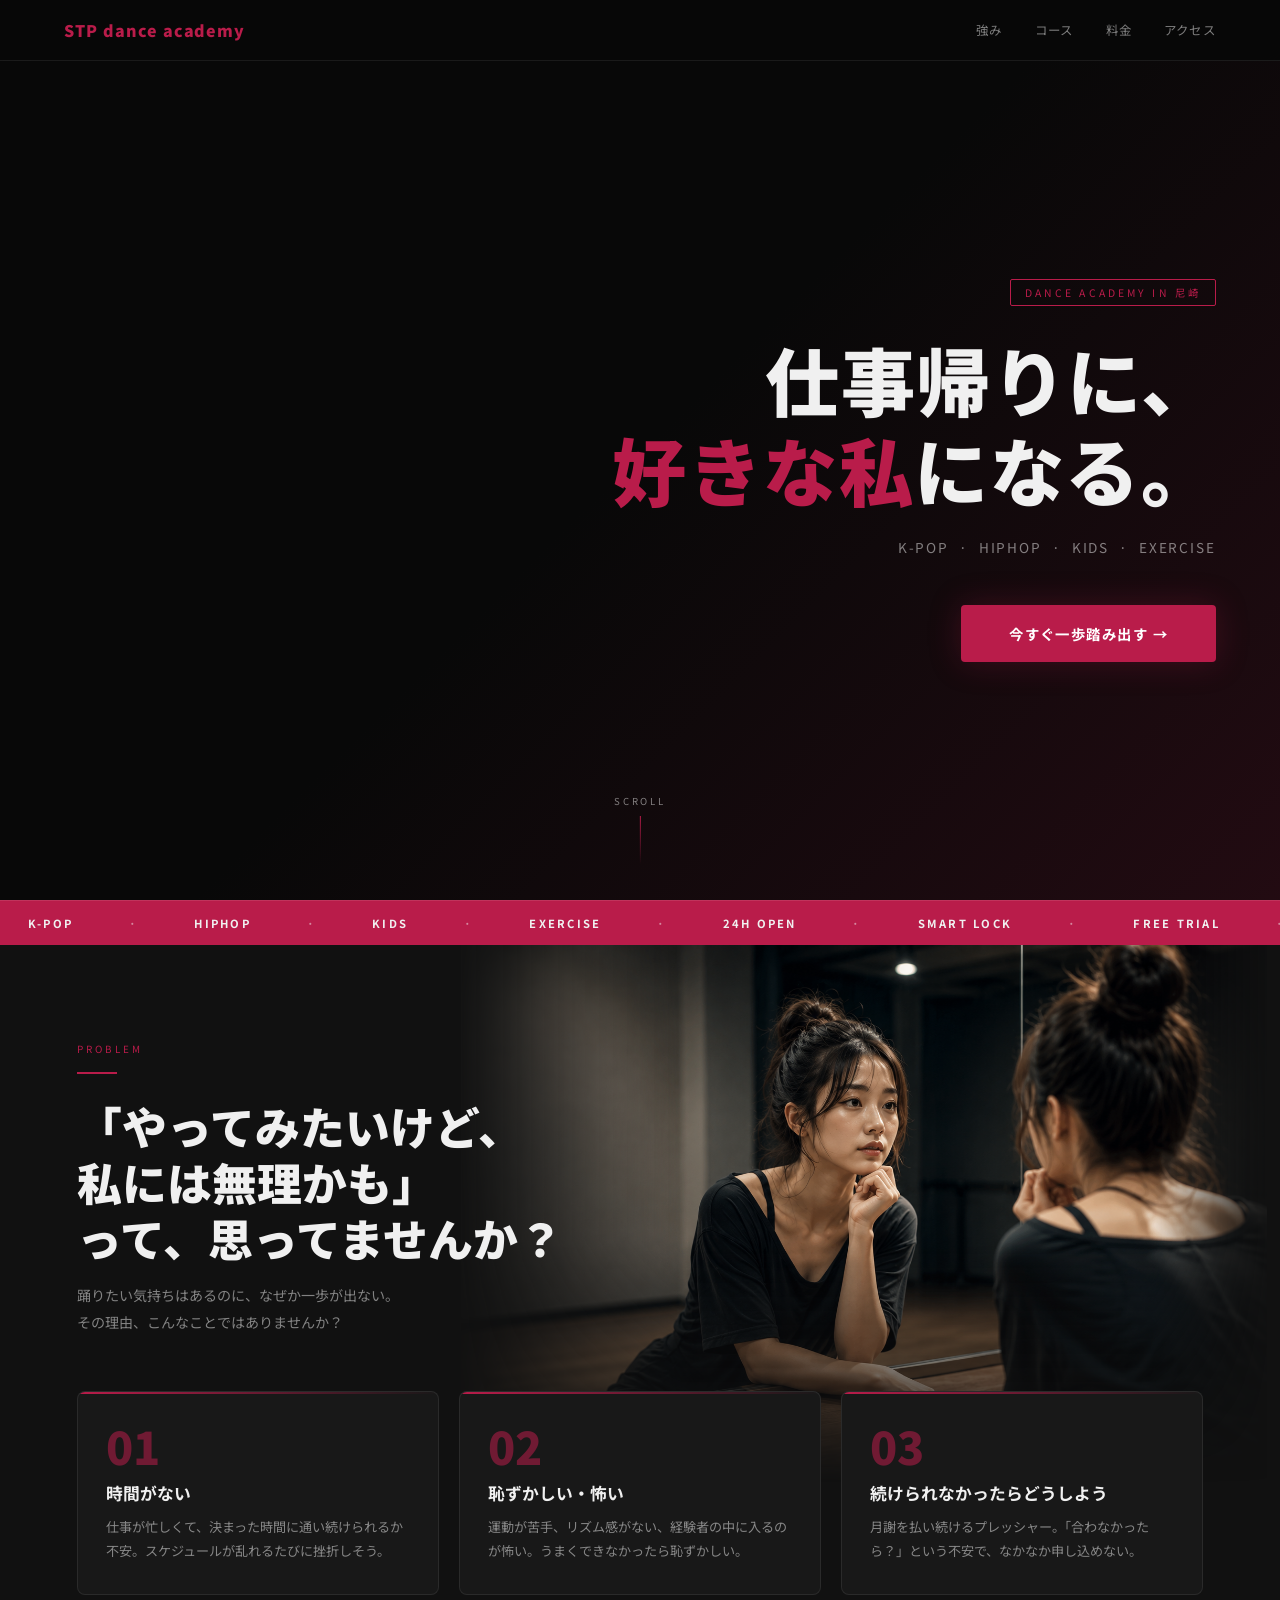
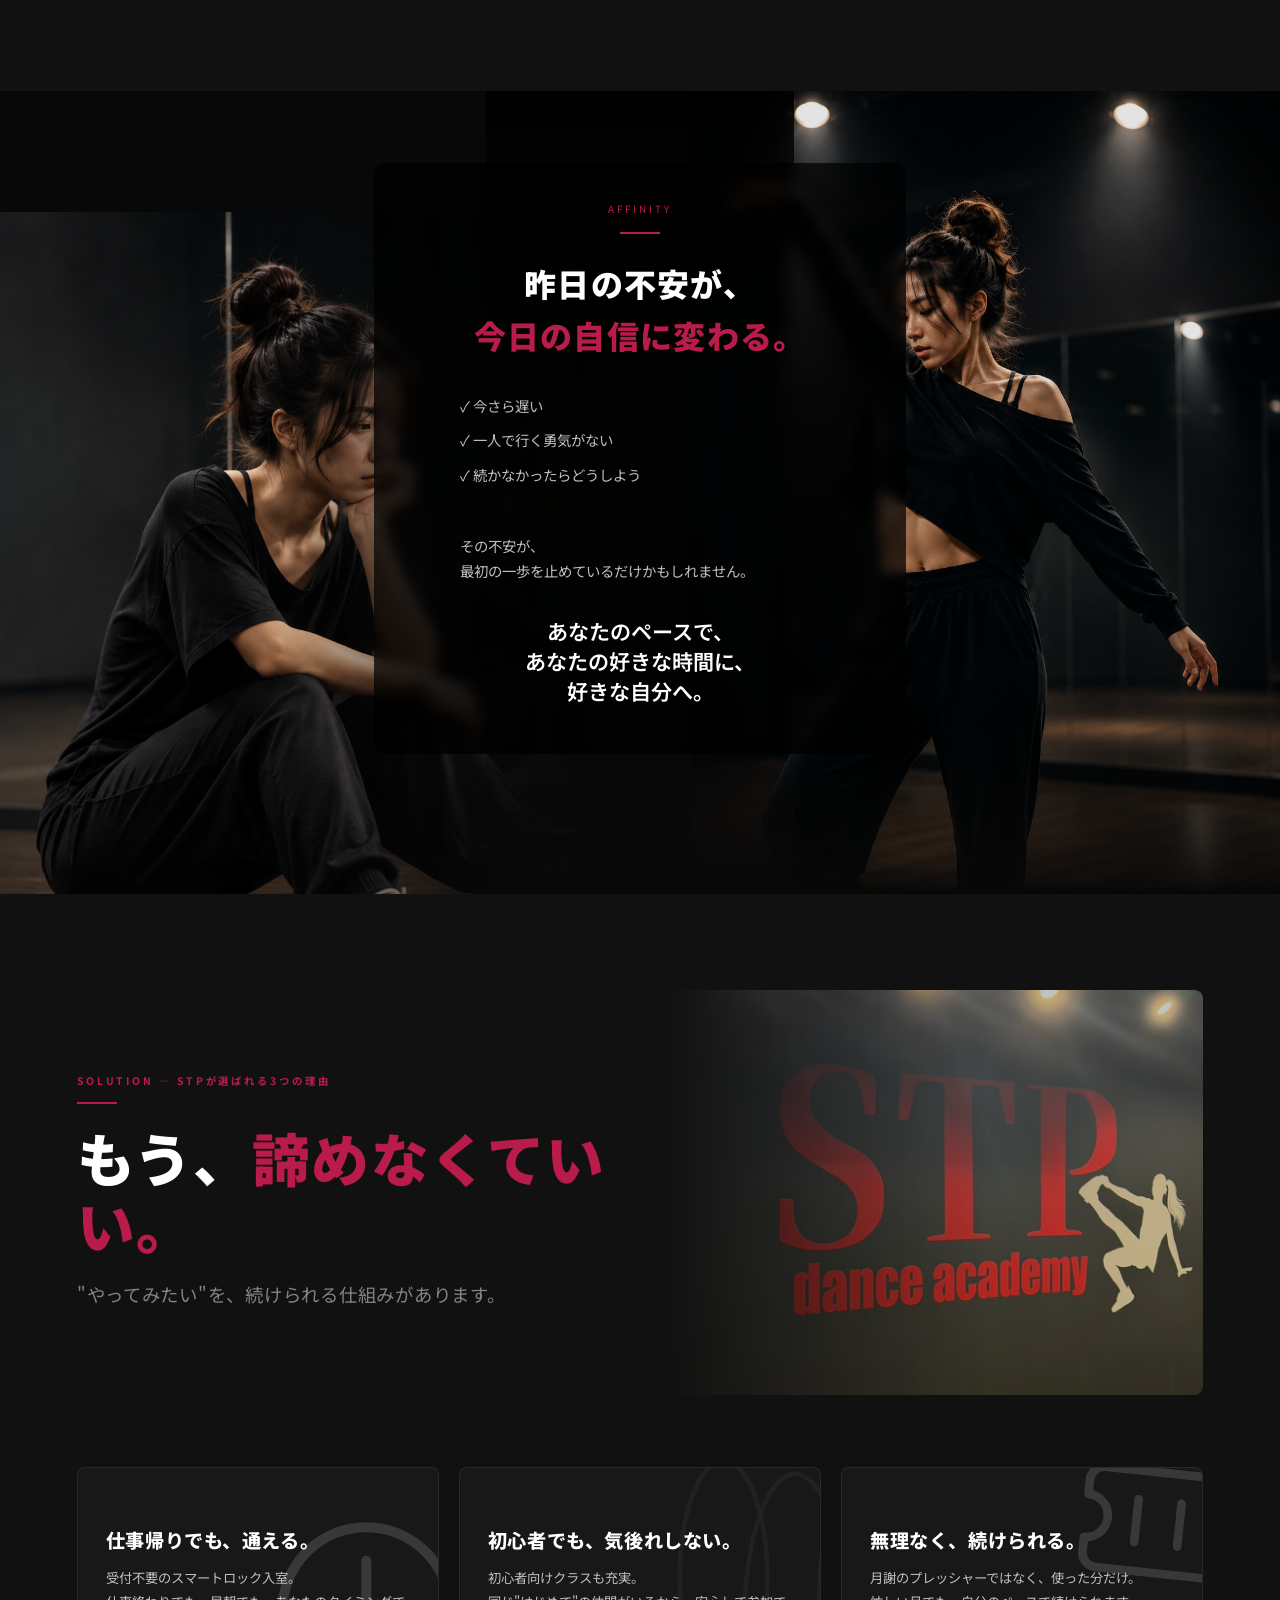
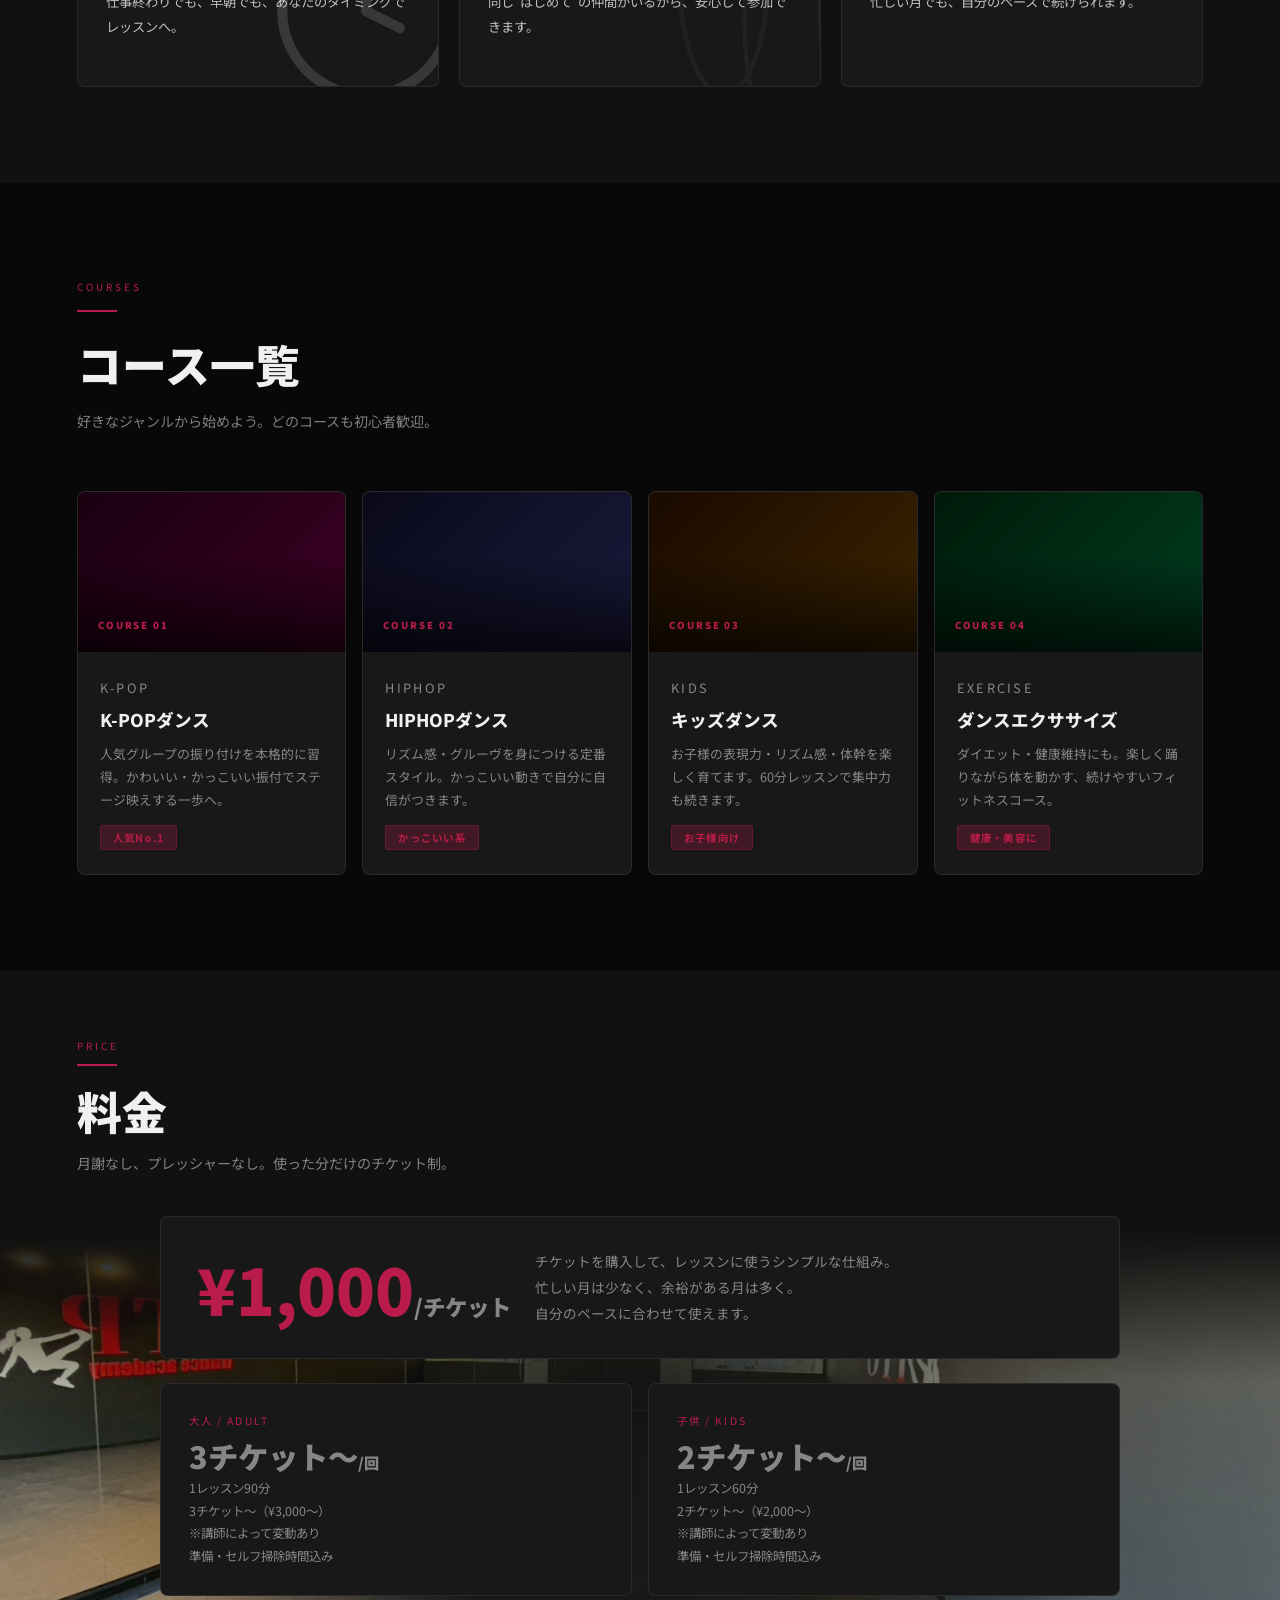
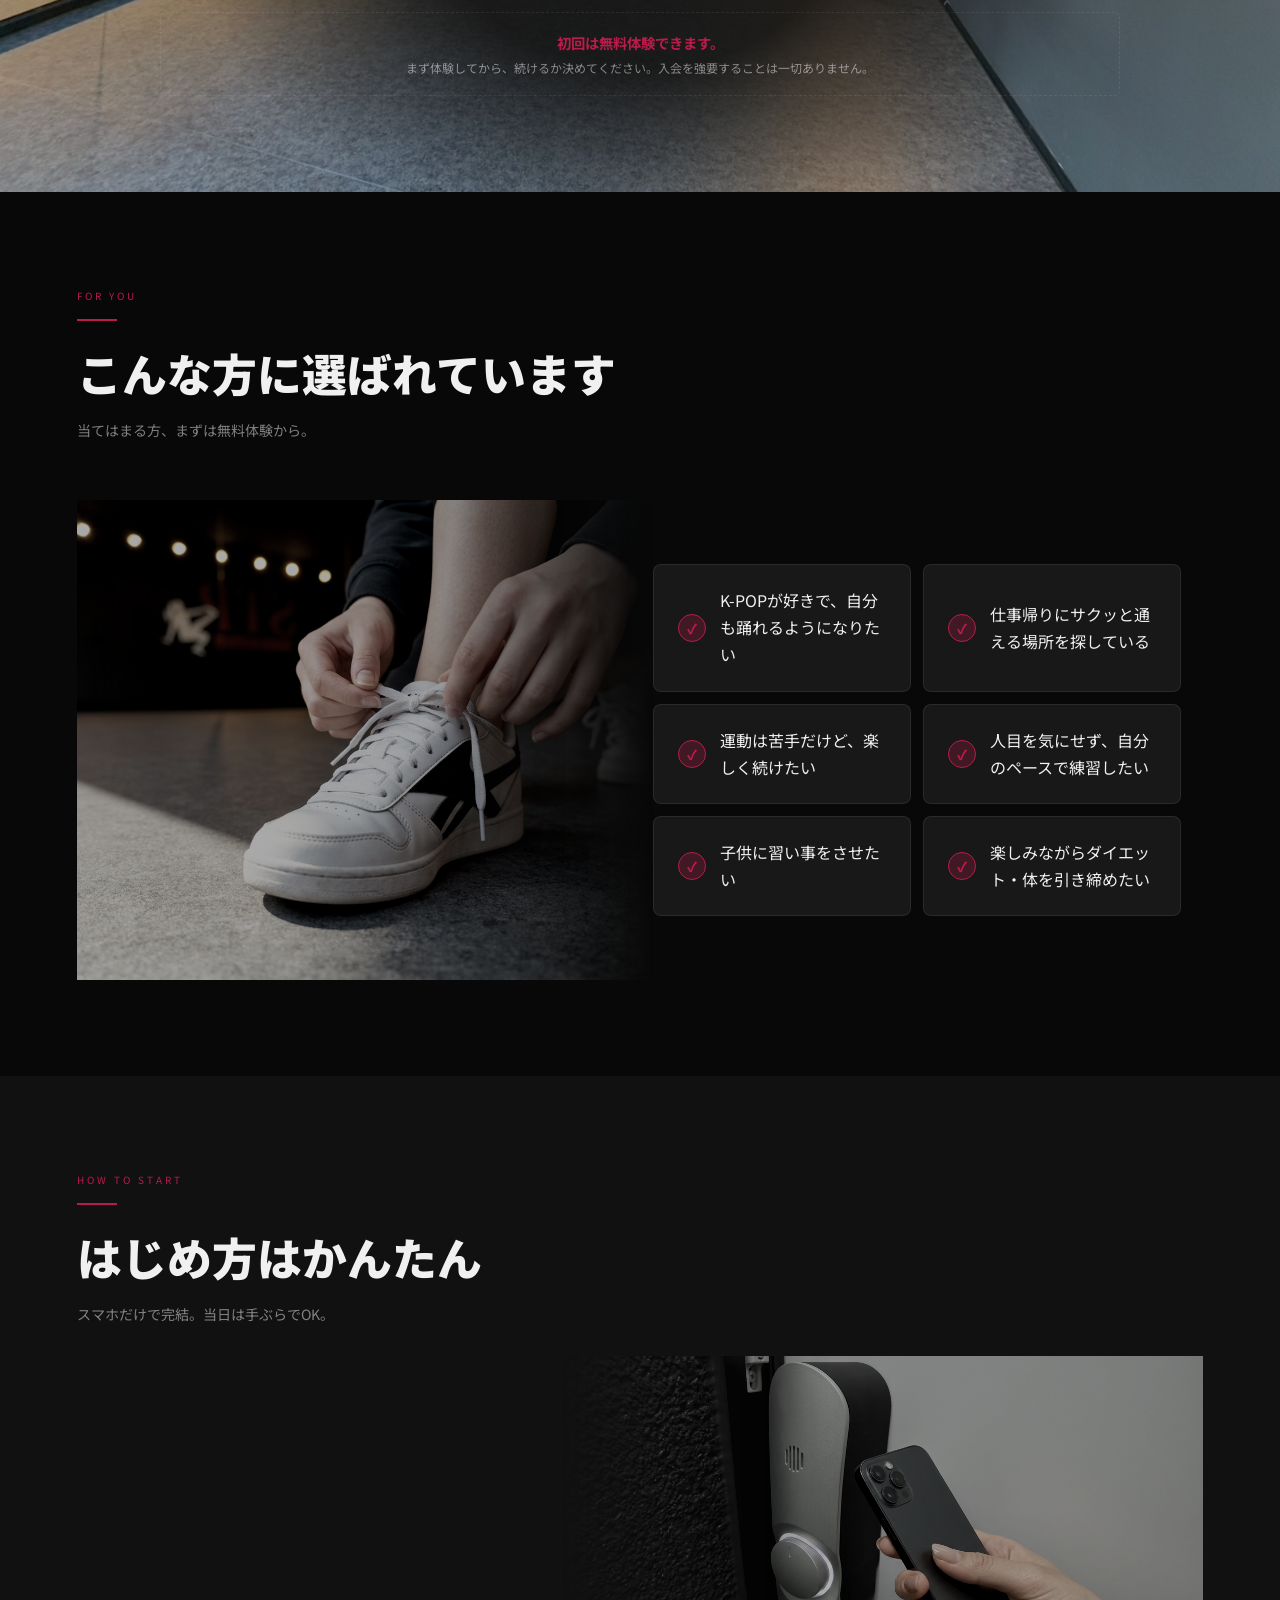
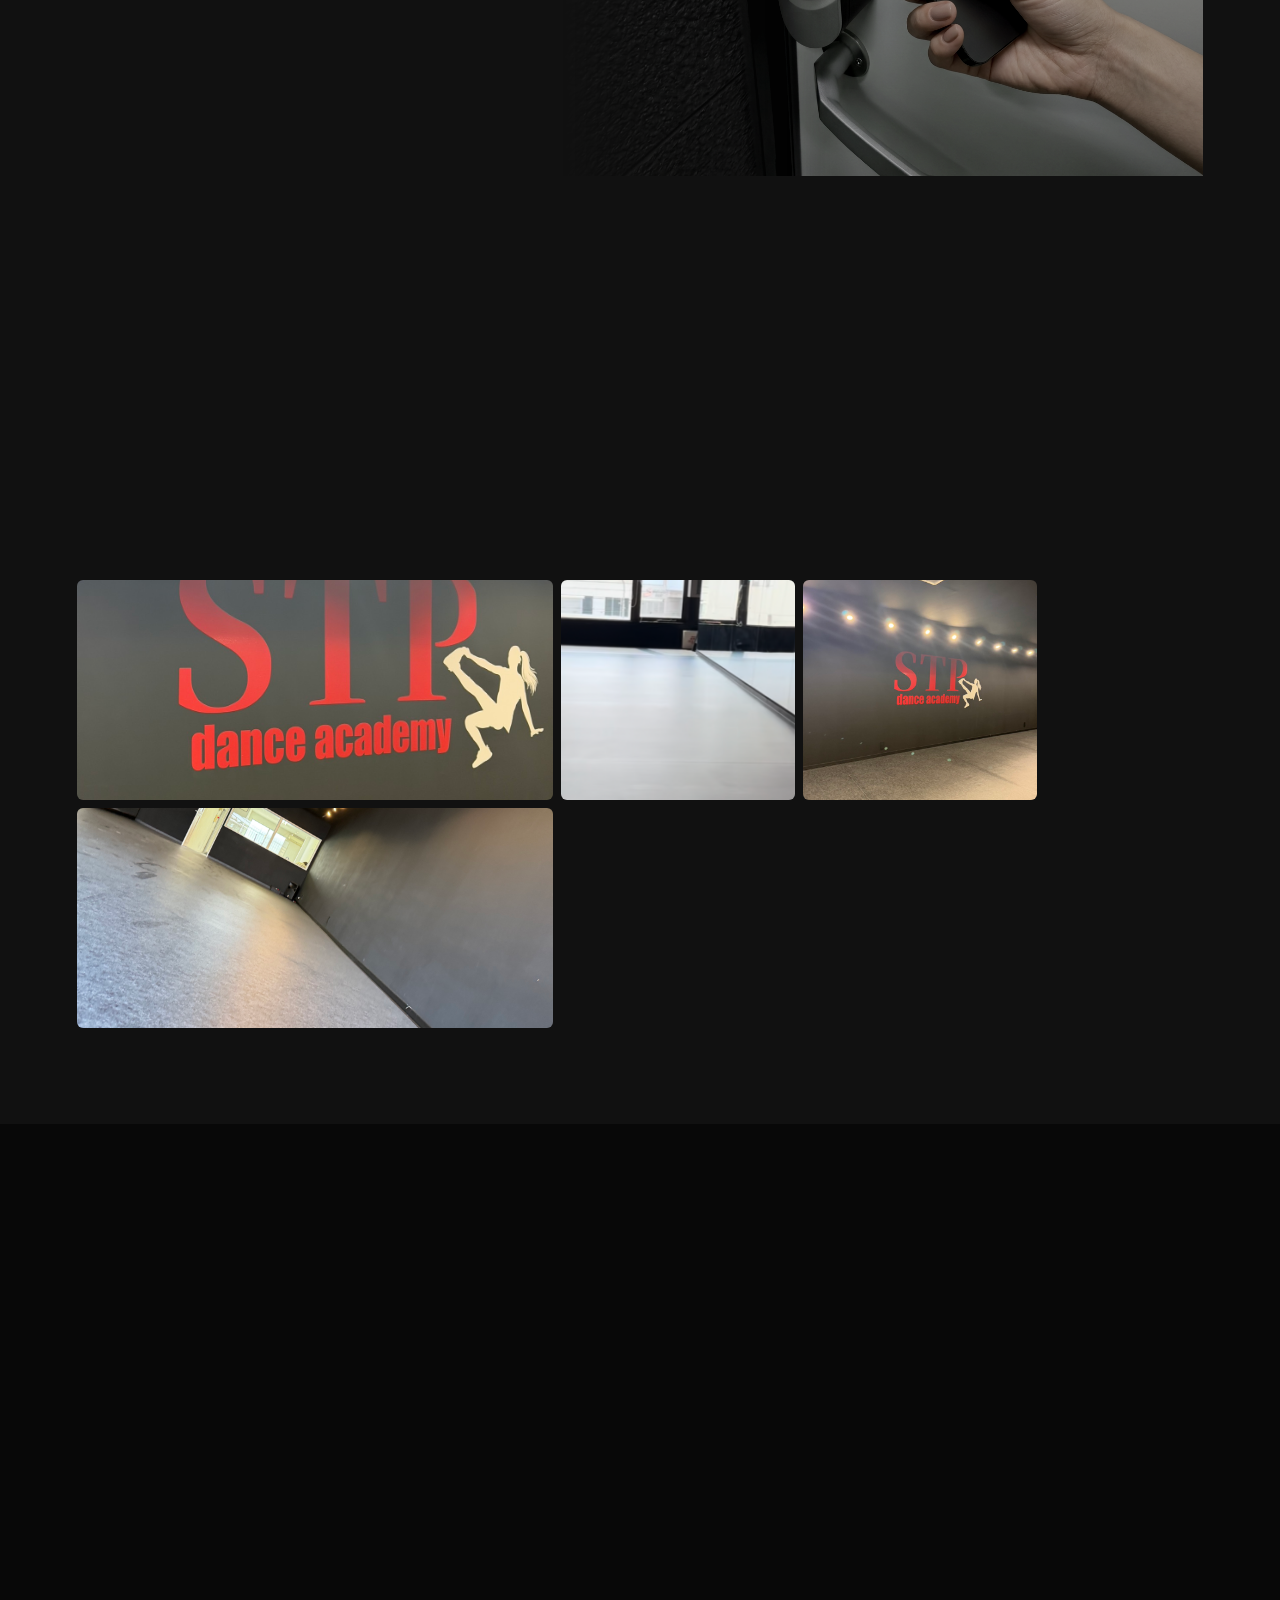
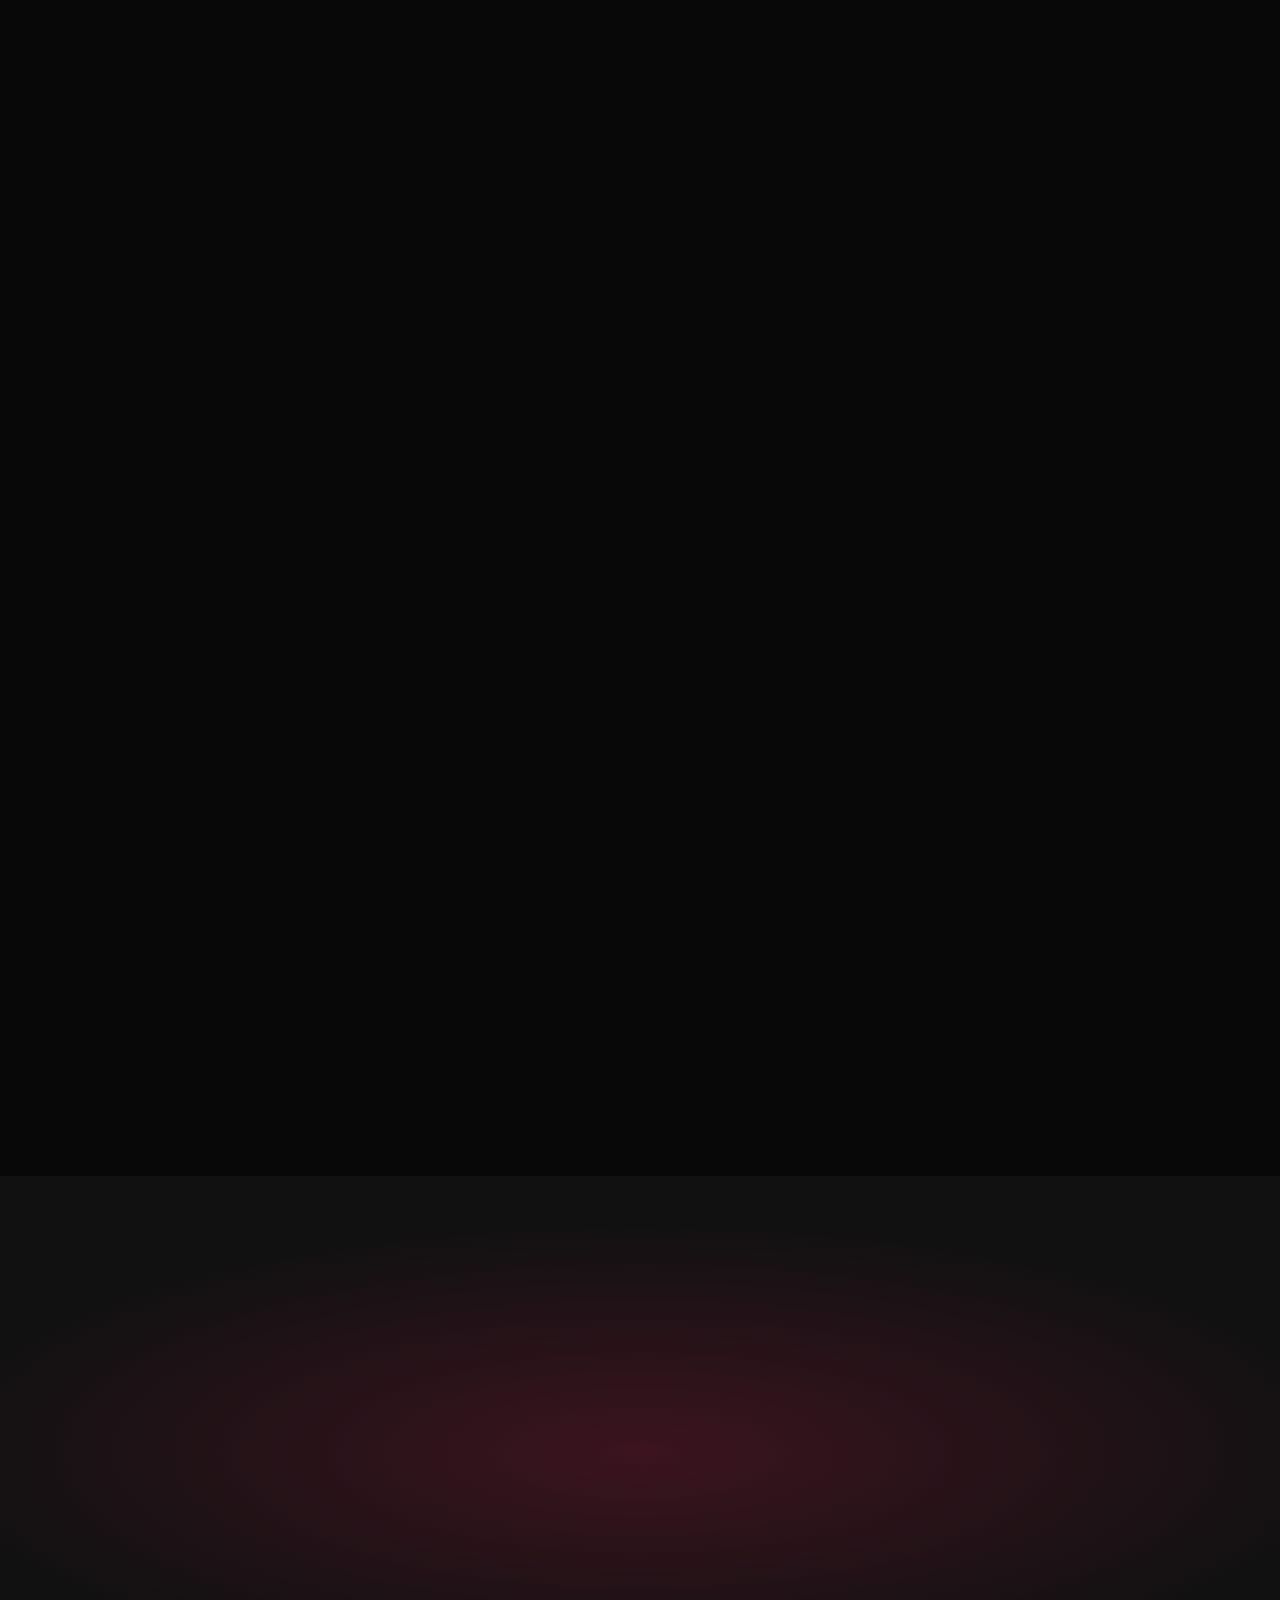
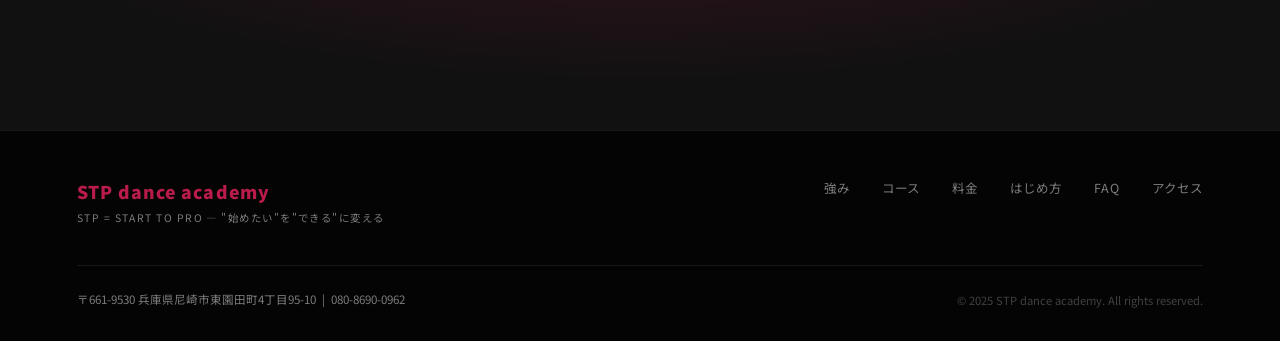
==== index.html @ c2ca93a2 "Responsive fixes: FOR YOU mobile layout + PROBLEM card number visibility Co-Authored-By: Claude Sonn" ====
<!DOCTYPE html>
<html lang="ja">
<head>
  <meta charset="UTF-8">
  <meta name="viewport" content="width=device-width, initial-scale=1.0">
  <title>STP dance academy | 尼崎のダンスアカデミー</title>
  <link rel="preconnect" href="https://fonts.googleapis.com">
  <link href="https://fonts.googleapis.com/css2?family=Noto+Sans+JP:wght@400;700;900&display=swap" rel="stylesheet">
  <style>
    :root {
      --bg:       #080808;
      --mid:      #111111;
      --surface:  #181818;
      --red:      #b91c4a;
      --red-d:    #8b1538;
      --red-glow: rgba(185,28,74,0.25);
      --text:     #f0f0f0;
      --muted:    rgba(255,255,255,0.48);
      --border:   rgba(255,255,255,0.08);
    }
    *, *::before, *::after { box-sizing: border-box; margin: 0; padding: 0; }
    html { scroll-behavior: smooth; }
    body {
      background: var(--bg);
      color: var(--text);
      font-family: 'Noto Sans JP', 'Hiragino Sans', sans-serif;
      -webkit-font-smoothing: antialiased;
      overflow-x: hidden;
    }
    a { color: inherit; text-decoration: none; }
    img { display: block; max-width: 100%; }

    /* ====== NAV ====== */
    .nav {
      position: fixed; top: 0; left: 0; right: 0; z-index: 100;
      display: flex; align-items: center; justify-content: space-between;
      padding: 18px 5%;
      background: rgba(8,8,8,0.85);
      backdrop-filter: blur(16px);
      border-bottom: 1px solid var(--border);
      transition: background 0.3s;
    }
    .nav-logo {
      font-size: 1rem; font-weight: 900; letter-spacing: 0.06em; color: var(--red);
    }
    .nav-links {
      display: none; gap: 32px; font-size: 0.78rem;
      letter-spacing: 0.1em; color: var(--muted);
    }
    @media (min-width: 768px) {
      .nav-links { display: flex; }
      .nav-links a:hover { color: var(--text); }
    }
    .nav-cta {
      font-size: 0.78rem; font-weight: 700; letter-spacing: 0.1em;
      color: #fff; background: var(--red);
      padding: 10px 22px; border-radius: 4px;
      transition: background 0.2s;
    }
    .nav-cta:hover { background: var(--red-d); }

    /* ====== HERO ====== */
    .hero {
      position: relative; min-height: 100svh;
      display: flex; align-items: center;
      overflow: hidden;
    }
    .hero-bg {
      position: absolute; inset: -5%;
      z-index: 0;
    }
    .hero-bg video {
      width: 100%; height: 100%;
      object-fit: cover;
      filter: blur(7px);
      transform: scale(1.1);
      opacity: 0.6;
    }
    .hero-overlay {
      position: absolute; inset: 0; z-index: 1;
      background: linear-gradient(
        135deg,
        rgba(8,8,8,0.85) 0%,
        rgba(8,8,8,0.6) 50%,
        rgba(185,28,74,0.15) 100%
      );
    }
    .hero-content {
      position: relative; z-index: 2;
      padding: 120px 5% 80px;
      width: 100%;
      text-align: right;
    }
    .hero-label {
      display: inline-block;
      font-size: 0.65rem; letter-spacing: 0.3em; color: var(--red);
      border: 1px solid var(--red); border-radius: 2px;
      padding: 5px 14px; margin-bottom: 28px;
    }
    .hero-title {
      font-size: clamp(1.6rem, 5.8vw, 4.8rem);
      font-weight: 900; line-height: 1.2;
      letter-spacing: 0.02em; margin-bottom: 24px;
    }
    .hero-title .accent { color: var(--red); }
    .hero-sub {
      font-size: 0.85rem; letter-spacing: 0.14em;
      color: var(--muted); margin-bottom: 48px;
    }
    .hero-cta {
      display: inline-block;
      background: var(--red); color: #fff;
      font-size: 0.9rem; font-weight: 700; letter-spacing: 0.1em;
      padding: 18px 48px; border-radius: 4px;
      transition: background 0.2s, transform 0.2s, box-shadow 0.2s;
      box-shadow: 0 0 32px var(--red-glow);
    }
    .hero-cta:hover {
      background: var(--red-d);
      transform: translateY(-2px);
      box-shadow: 0 8px 40px rgba(185,28,74,0.5);
    }
    .hero-scroll {
      position: absolute; bottom: 36px; left: 50%; transform: translateX(-50%);
      z-index: 2; display: flex; flex-direction: column; align-items: center; gap: 8px;
    }
    .hero-scroll span {
      font-size: 0.6rem; letter-spacing: 0.3em; color: var(--muted);
    }
    .scroll-line {
      width: 1px; height: 48px;
      background: linear-gradient(to bottom, var(--red), transparent);
      animation: scrollLine 2s ease-in-out infinite;
    }
    @keyframes scrollLine {
      0% { transform: scaleY(0); transform-origin: top; }
      50% { transform: scaleY(1); transform-origin: top; }
      51% { transform: scaleY(1); transform-origin: bottom; }
      100% { transform: scaleY(0); transform-origin: bottom; }
    }

    /* ====== TICKER ====== */
    .ticker {
      background: var(--red); overflow: hidden;
      padding: 14px 0; border-top: 1px solid rgba(255,255,255,0.1);
    }
    .ticker-track {
      display: flex; gap: 0;
      animation: ticker 28s linear infinite;
      white-space: nowrap;
    }
    .ticker-track span {
      font-size: 0.7rem; font-weight: 700; letter-spacing: 0.2em;
      padding: 0 28px;
    }
    .ticker-dot { opacity: 0.5; }
    @keyframes ticker { from { transform: translateX(0); } to { transform: translateX(-50%); } }

    /* ====== SECTION COMMON ====== */
    .section { padding: 96px 6%; }
    .section-label {
      font-size: 0.62rem; letter-spacing: 0.3em; color: var(--red);
      margin-bottom: 16px;
    }
    .section-title {
      font-size: clamp(1.8rem, 4vw, 2.8rem);
      font-weight: 900; line-height: 1.25;
      margin-bottom: 16px;
    }
    .section-sub {
      font-size: 0.88rem; color: var(--muted);
      line-height: 1.9; margin-bottom: 56px;
    }
    .section-divider {
      width: 40px; height: 2px; background: var(--red); margin-bottom: 24px;
    }

    /* ====== PROBLEM ====== */
    .problem { background: var(--mid); position: relative; overflow: hidden; }
    .problem-bg {
      position: absolute;
      top: 0; right: 0;
      width: 65%; height: 72%;
      background: url('images/hero-girl.png') center top / contain no-repeat;
      mask-image: linear-gradient(to right, transparent 0%, black 28%, black 85%, transparent 100%),
                  linear-gradient(to bottom, black 55%, transparent 100%);
      -webkit-mask-image: linear-gradient(to right, transparent 0%, black 28%, black 85%, transparent 100%),
                          linear-gradient(to bottom, black 55%, transparent 100%);
      mask-composite: intersect;
      -webkit-mask-composite: destination-in;
    }
    .problem-text { position: relative; z-index: 2; max-width: 52%; }
    @media (max-width: 767px) {
      .problem-bg { display: none; }
      .problem-text { max-width: 100%; }
    }
    .problem-cards {
      display: grid;
      grid-template-columns: repeat(auto-fit, minmax(260px, 1fr));
      gap: 20px; margin-top: 48px;
    }
    .problem-card {
      border: 1px solid var(--border); border-radius: 8px;
      padding: 32px 28px; background: var(--surface);
      position: relative; overflow: hidden;
    }
    .problem-card::before {
      content: '';
      position: absolute; top: 0; left: 0; right: 0; height: 2px;
      background: linear-gradient(90deg, var(--red), transparent);
    }
    .problem-card .num {
      font-size: 2.8rem; font-weight: 900; color: var(--red);
      opacity: 0.55; line-height: 1; margin-bottom: 12px;
    }
    .problem-card h3 {
      font-size: 1.05rem; font-weight: 700; margin-bottom: 10px;
    }
    .problem-card p {
      font-size: 0.82rem; color: var(--muted); line-height: 1.8;
    }
    .problem-card {
      transition: transform 0.3s ease, border-color 0.3s ease, box-shadow 0.3s ease;
    }
    .problem-card:hover {
      transform: translateY(-3px);
      border-color: var(--red);
      box-shadow: 0 0 20px rgba(185,28,74,0.25);
    }

    /* ====== AFFINITY ====== */
    .affinity {
      position: relative;
      background: var(--bg);
      text-align: center;
      overflow: hidden;
      padding: 72px 6% 140px;
      min-height: 600px;
    }
    .affinity-img {
      position: absolute;
      top: 0; bottom: 0;
      width: 46%;
      background-repeat: no-repeat;
    }
    .affinity-img-left {
      left: 0;
      background-image: url('images/affinity-left.png');
      background-size: auto 85%;
      background-position: left bottom;
      mask-image: linear-gradient(to right, black 0%, black 35%, transparent 100%),
                  linear-gradient(to bottom, transparent 0%, black 8%, black 100%);
      -webkit-mask-image: linear-gradient(to right, black 0%, black 35%, transparent 100%),
                          linear-gradient(to bottom, transparent 0%, black 8%, black 100%);
      mask-composite: intersect;
      -webkit-mask-composite: destination-in;
    }
    .affinity-img-right {
      right: 0;
      background-image: url('images/affinity-right.png');
      background-position: right top;
      background-size: auto 115%;
      filter: brightness(0.9);
      mask-image: linear-gradient(to bottom, black 0%, black 82%, transparent 100%);
      -webkit-mask-image: linear-gradient(to bottom, black 0%, black 82%, transparent 100%);
    }
    /* 上下グラデオーバーレイ */
    .affinity::before {
      content: '';
      position: absolute; left: 38%; right: 38%; top: 0;
      height: 30%;
      background: linear-gradient(to bottom, rgba(0,0,0,0.9), rgba(0,0,0,0.4));
      z-index: 1; pointer-events: none;
    }
    .affinity::after {
      content: '';
      position: absolute; left: 38%; right: 38%; bottom: 0;
      height: 25%;
      background: linear-gradient(to top, rgba(8,8,8,1), transparent);
      z-index: 1; pointer-events: none;
    }
    .affinity > *:not(.affinity-img) { position: relative; z-index: 2; }
    /* 中央テキストエリア */
    .affinity-inner {
      position: relative; z-index: 2;
      background: rgba(0,0,0,0.72);
      backdrop-filter: blur(6px);
      -webkit-backdrop-filter: blur(6px);
      border-radius: 12px;
      padding: 38px 46px 48px;
      max-width: 532px;
      margin: 0 auto;
    }
    .affinity-quote {
      max-width: 640px; margin: 0 auto 28px;
      font-size: clamp(1.4rem, 3.5vw, 2rem);
      font-weight: 900; line-height: 1.6;
      letter-spacing: 0.04em;
      color: #ffffff;
      text-align: center;
      text-shadow: 0 1px 16px rgba(0,0,0,0.8);
    }
    .affinity-quote .red { color: var(--red); }
    .affinity-checklist {
      margin-top: 24px;
      font-size: 0.9rem; color: rgba(255,255,255,0.75);
      line-height: 2.4; text-align: left;
      padding-left: 40px;
    }
    .affinity-desc {
      margin-top: 40px;
      font-size: 0.9rem; color: rgba(255,255,255,0.75);
      line-height: 1.8; text-align: left;
      padding-left: 40px;
    }
    .affinity-copy {
      margin-top: 32px;
      font-size: clamp(1.0rem, 2.5vw, 1.32rem);
      font-weight: 600;
      color: #fff;
      text-align: center;
      line-height: 1.42;
      word-break: keep-all;
      overflow-wrap: break-word;
      padding-bottom: 0;
    }
    .affinity-body {
      max-width: 560px; margin: 0 auto;
      font-size: 0.9rem; color: rgba(255,255,255,0.75);
      line-height: 2; text-align: left;
      padding-left: 40px;
    }

    /* ====== SOLUTION ====== */
    .solution { background: var(--mid); }

    /* 見出しエリア */
    .solution-head {
      display: grid;
      grid-template-columns: 1fr;
      gap: 32px;
      margin-bottom: 72px;
      align-items: center;
    }
    @media (min-width: 768px) {
      .solution-head { grid-template-columns: 1fr 1fr; gap: 48px; }
    }
    .solution-sub-label {
      font-size: 0.65rem; letter-spacing: 0.28em;
      color: var(--red); font-weight: 700;
      margin-bottom: 14px; display: block;
    }
    .solution-main-copy {
      font-size: clamp(2rem, 6vw, 3.6rem);
      font-weight: 900; line-height: 1.15;
      letter-spacing: 0.02em; color: #fff;
      margin-bottom: 0;
    }
    .solution-main-copy .red { color: var(--red); }
    .solution-note {
      font-size: clamp(0.95rem, 1.8vw, 1.15rem);
      color: var(--muted); margin-top: 20px;
      line-height: 1.9; letter-spacing: 0.04em;
    }

    /* 右画像コンポーネント（後から差し替え可） */
    .solution-img-wrap {
      display: none;
    }
    @media (min-width: 768px) {
      .solution-img-wrap {
        display: block;
        border-radius: 8px;
        overflow: hidden;
        aspect-ratio: 4 / 3;
        opacity: 0.75;
        align-self: start;
        mask-image: linear-gradient(to left, black 40%, transparent 100%);
        -webkit-mask-image: linear-gradient(to left, black 40%, transparent 100%);
      }
      /* Replace with actual studio / smart lock photo later */
      .solution-img-wrap img {
        width: 100%; height: 100%;
        object-fit: cover;
        object-position: center 40%;
        display: block;
        filter: brightness(0.75) contrast(1.05);
      }
    }

    /* カードグリッド */
    .solution-grid {
      display: grid;
      grid-template-columns: 1fr;
      gap: 20px;
    }
    @media (min-width: 640px) {
      .solution-grid { grid-template-columns: repeat(2, 1fr); }
    }
    @media (min-width: 960px) {
      .solution-grid { grid-template-columns: repeat(3, 1fr); }
    }

    /* カード */
    .sol-card {
      border: 1px solid var(--border); border-radius: 8px;
      padding: 59px 28px 47px; background: var(--surface);
      transition: border-color 0.25s ease, box-shadow 0.25s ease, transform 0.25s ease;
      position: relative; overflow: hidden;
      display: flex; flex-direction: column;
    }
    .sol-card:hover {
      border-color: var(--red);
      transform: translateY(-4px);
      box-shadow: 0 8px 28px rgba(185,28,74,0.18);
    }
    .sol-card::after {
      content: '';
      position: absolute; inset: 0;
      background: radial-gradient(circle at 0% 100%, var(--red-glow) 0%, transparent 60%);
      opacity: 0; transition: opacity 0.25s ease;
      pointer-events: none;
    }
    .sol-card:hover::after { opacity: 1; }

    /* アイコン — 全カード統一 */
    .sol-icon {
      width: 52px; height: 52px; border-radius: 10px;
      background: var(--red-glow); border: 1px solid rgba(185,28,74,0.3);
      display: flex; align-items: center; justify-content: center;
      flex-shrink: 0;
      margin-bottom: 20px;
    }
    /* ウォーターマーク共通 */
    .sol-watermark {
      position: absolute;
      pointer-events: none;
      z-index: 0;
      opacity: 0.14;
    }
    .sol-watermark svg {
      display: block;
      stroke: #fff; fill: none;
      stroke-width: 1.2; stroke-linecap: round; stroke-linejoin: round;
    }
    /* 時計：右下から見切れ、縮小 */
    .sol-watermark-clock {
      right: -8%; bottom: -12%;
      width: 70%;
      transform: scale(0.8);
      transform-origin: bottom right;
    }
    .sol-watermark-clock svg { width: 100%; height: auto; }
    /* 楕円3つ：右寄せ・上下反転 */
    .sol-watermark-people {
      right: -28%; top: -15%;
      width: 72%;
      opacity: 0.042;
      transform: scaleY(-1);
    }
    .sol-watermark-people svg { width: 100%; height: auto; }
    /* チケット：右上固定、縮小・浅い回転 */
    .sol-watermark-ticket {
      right: -14%; top: -10%;
      width: 48%;
      transform: rotate(6deg);
      transform-origin: top right;
    }
    .sol-watermark-ticket svg { width: 100%; height: auto; }
    .sol-card > *:not(.sol-watermark):not(.sol-watermark-clock):not(.sol-watermark-people):not(.sol-watermark-ticket) { position: relative; z-index: 1; }
    .sol-card > h3, .sol-card > p { position: relative; z-index: 1; }
    .sol-card h3 {
      font-size: 1.2rem; font-weight: 800;
      margin-bottom: 12px; letter-spacing: 0.03em;
      color: #fff; line-height: 1.4;
    }
    .sol-card p {
      font-size: 0.83rem; color: rgba(255,255,255,0.72); line-height: 1.85;
      flex: 1;
    }

    /* ====== COURSES ====== */
    .courses { background: var(--bg); }
    .courses-grid {
      display: grid;
      grid-template-columns: repeat(auto-fit, minmax(220px, 1fr));
      gap: 16px;
    }
    .course-card {
      border: 1px solid var(--border); border-radius: 8px;
      overflow: hidden; background: var(--surface);
      transition: border-color 0.3s, transform 0.3s;
    }
    .course-card:hover { border-color: rgba(185,28,74,0.5); transform: translateY(-4px); }
    .course-header {
      height: 160px; display: flex; align-items: flex-end;
      padding: 20px; position: relative; overflow: hidden;
    }
    .course-bg {
      position: absolute; inset: 0;
      background-size: cover; background-position: center;
    }
    .course-bg-kpop   { background: linear-gradient(135deg, #1a0010, #3d0025); }
    .course-bg-hiphop { background: linear-gradient(135deg, #0a0a1a, #1a1a3d); }
    .course-bg-kids   { background: linear-gradient(135deg, #1a0a00, #3d2500); }
    .course-bg-ex     { background: linear-gradient(135deg, #001a0a, #003d20); }
    .course-header::after {
      content: '';
      position: absolute; inset: 0;
      background: linear-gradient(to top, rgba(0,0,0,0.7) 0%, transparent 60%);
    }
    .course-num {
      position: relative; z-index: 1;
      font-size: 0.6rem; font-weight: 900; letter-spacing: 0.2em;
      color: var(--red);
    }
    .course-body { padding: 24px 22px; }
    .course-tag {
      font-size: 0.65rem; letter-spacing: 0.18em; color: var(--red);
      margin-bottom: 8px;
    }
    .course-body h3 {
      font-size: 1.1rem; font-weight: 800; margin-bottom: 10px;
    }
    .course-body p {
      font-size: 0.8rem; color: var(--muted); line-height: 1.8;
    }
    .course-badge {
      display: inline-block; margin-top: 14px;
      font-size: 0.65rem; font-weight: 700; letter-spacing: 0.12em;
      background: var(--red-glow); border: 1px solid rgba(185,28,74,0.3);
      color: var(--red); padding: 4px 12px; border-radius: 2px;
    }

    /* ====== PRICE ====== */
    .price {
      background: var(--mid);
      position: relative;
      overflow: hidden;
    }
    .price::before {
      content: '';
      position: absolute; inset: 0; z-index: 0;
      background: url('images/price-bg.jpg') center / cover no-repeat;
      opacity: 0.7;
    }
    .price::after {
      content: '';
      position: absolute; inset: 0; z-index: 1;
      background:
        linear-gradient(to bottom,
          rgba(17,17,17,1)   0%,
          rgba(17,17,17,1)   32%,
          rgba(17,17,17,0)   50%
        ),
        radial-gradient(ellipse 54% 60% at 50% 68%,
          rgba(17,17,17,0.90) 0%,
          rgba(17,17,17,0.90) 28%,
          rgba(17,17,17,0.12) 65%,
          rgba(17,17,17,0)    100%
        );
    }
    .price > * { position: relative; z-index: 2; }
    .price.section { padding-top: 67px; }
    .price .section-label { margin-bottom: 11px; }
    .price .section-divider { margin-bottom: 17px; }
    .price .section-title { margin-bottom: 11px; }
    .price .section-sub { margin-bottom: 39px; }
    .price-wrap {
      max-width: 960px; margin: 0 auto;
    }
    .ticket-intro {
      display: flex; align-items: center; gap: 24px;
      border: 1px solid var(--border); border-radius: 8px;
      padding: 32px 36px; background: var(--surface);
      margin-bottom: 24px;
    }
    @media (max-width: 640px) {
      .ticket-intro { flex-direction: column; align-items: flex-start; gap: 12px; padding: 24px 20px; }
    }
    .ticket-big {
      font-size: clamp(2.8rem, 6vw, 4rem); font-weight: 900;
      color: var(--red); line-height: 1; white-space: nowrap;
    }
    .ticket-big small { font-size: 0.35em; color: var(--muted); }
    .ticket-desc { font-size: 0.85rem; color: var(--muted); line-height: 1.9; }
    .price-cards {
      display: grid; grid-template-columns: 1fr 1fr; gap: 16px;
    }
    @media (max-width: 560px) { .price-cards { grid-template-columns: 1fr; } }
    .price-card {
      border: 1px solid var(--border); border-radius: 8px;
      padding: 28px; background: var(--surface);
    }
    .price-card .plan {
      font-size: 0.65rem; letter-spacing: 0.2em; color: var(--red); margin-bottom: 10px;
    }
    .price-card .amount {
      font-size: 1.9rem; font-weight: 900; margin-bottom: 6px;
      line-height: 1;
    }
    .price-card .amount small { font-size: 0.5em; color: var(--muted); }
    .price-card p { font-size: 0.78rem; color: var(--muted); line-height: 1.8; }
    .price-note {
      margin-top: 16px; font-size: 0.75rem; color: var(--muted);
      line-height: 1.9; text-align: center;
      border: 1px dashed var(--border); border-radius: 6px; padding: 16px;
    }
    .price-note .free {
      color: var(--red); font-weight: 700; font-size: 0.9rem;
    }

    /* ====== NARROW ====== */
    .narrow { background: var(--bg); overflow: hidden; }
    .narrow-inner {
      display: grid;
      grid-template-columns: 1fr;
      gap: 40px;
      align-items: center;
    }
    @media (min-width: 768px) {
      .narrow-inner { grid-template-columns: 576px 1fr; gap: 0; }
    }
    .narrow-list {
      display: grid;
      grid-template-columns: 1fr;
      gap: 12px;
    }
    @media (min-width: 480px) {
      .narrow-list { grid-template-columns: repeat(2, 1fr); }
    }
    @media (min-width: 768px) {
      .narrow-list { padding-right: 4%; }
    }
    .narrow-img {
      display: none;
      height: 480px;
    }
    @media (min-width: 768px) { .narrow-img { display: block; } }
    .narrow-img img {
      width: 100%; height: 100%;
      object-fit: cover;
      object-position: center 30%;
      display: block;
      filter: brightness(0.65) contrast(1.1) saturate(0.55);
      mask-image: linear-gradient(to left, transparent 0%, rgba(0,0,0,0.6) 18%, black 40%, black 100%);
      -webkit-mask-image: linear-gradient(to left, transparent 0%, rgba(0,0,0,0.6) 18%, black 40%, black 100%);
    }
    .narrow-item {
      display: flex; align-items: center; gap: 14px;
      padding: 16px 20px; border: 1px solid var(--border); border-radius: 8px;
      background: var(--surface);
    }
    @media (min-width: 768px) {
      .narrow-item { padding: 22px 24px; }
    }
    .narrow-check {
      width: 28px; height: 28px; border-radius: 50%;
      background: var(--red-glow); border: 1px solid var(--red);
      display: flex; align-items: center; justify-content: center;
      color: var(--red); font-weight: 900; font-size: 0.85rem;
      flex-shrink: 0;
    }
    .narrow-item p { font-size: 0.88rem; line-height: 1.7; }
    @media (min-width: 768px) { .narrow-item p { font-size: 1.0rem; } }

    /* ====== HOW TO ====== */
    .howto { background: var(--mid); overflow: hidden; }
    .howto .section-sub { margin-bottom: 28px; }
    .howto-inner {
      display: grid;
      grid-template-columns: 1fr;
      gap: 0;
      align-items: center;
    }
    @media (min-width: 768px) {
      .howto-inner { grid-template-columns: 1fr 640px; }
    }
    .howto-steps-wrap { padding-left: 2%; }
    @media (max-width: 767px) { .howto-steps-wrap { padding-left: 0; } }
    .howto-img {
      display: none;
      height: 420px;
    }
    @media (min-width: 768px) { .howto-img { display: block; } }
    .howto-img img {
      width: 100%; height: 100%;
      object-fit: cover; object-position: center;
      display: block;
      filter: brightness(0.68) contrast(1.1) saturate(0.6);
      mask-image: linear-gradient(to right, transparent 0%, rgba(0,0,0,0.6) 18%, black 42%, black 100%);
      -webkit-mask-image: linear-gradient(to right, transparent 0%, rgba(0,0,0,0.6) 18%, black 42%, black 100%);
    }
    .steps {
      display: flex; gap: 0;
      flex-direction: column;
    }
    @media (min-width: 640px) {
      .steps { flex-direction: row; }
    }
    .step {
      flex: 1; position: relative;
      display: flex; flex-direction: column; align-items: center;
      text-align: center; padding: 0 10px 48px;
    }
    .step:not(:last-child)::after {
      content: '';
      position: absolute;
    }
    @media (min-width: 640px) {
      .step:not(:last-child)::after {
        top: 24px; left: calc(50% + 24px);
        width: calc(100% - 48px); height: 1px;
        background: linear-gradient(90deg, var(--red), transparent);
      }
    }
    @media (max-width: 639px) {
      .step:not(:last-child)::after {
        left: 24px; top: 48px;
        width: 1px; height: calc(100% - 48px);
        background: linear-gradient(to bottom, var(--red), transparent);
      }
      .step { flex-direction: row; text-align: left; align-items: flex-start; gap: 20px; }
    }
    .step-num {
      width: 48px; height: 48px; border-radius: 50%;
      background: var(--red); color: #fff;
      display: flex; align-items: center; justify-content: center;
      font-size: 1rem; font-weight: 900;
      flex-shrink: 0; margin-bottom: 16px;
      box-shadow: 0 0 20px var(--red-glow);
    }
    @media (max-width: 639px) { .step-num { margin-bottom: 0; } }
    .step h3 { font-size: 0.9rem; font-weight: 700; margin-bottom: 6px; }
    .step p  { font-size: 0.78rem; color: var(--muted); line-height: 1.7; }

    /* ====== FAQ ====== */
    .faq { background: var(--bg); }
    .faq-list { max-width: 720px; display: flex; flex-direction: column; gap: 2px; }
    .faq-item {
      border: 1px solid var(--border); border-radius: 6px;
      background: var(--surface); overflow: hidden;
    }
    .faq-q {
      width: 100%; text-align: left; background: none; border: none; cursor: pointer;
      padding: 22px 24px; display: flex; align-items: center; gap: 16px;
      color: var(--text); font-size: 0.9rem; font-weight: 600;
      font-family: inherit;
      transition: color 0.2s;
    }
    .faq-q:hover { color: var(--red); }
    .faq-q .q-mark {
      color: var(--red); font-weight: 900; font-size: 1rem; flex-shrink: 0;
    }
    .faq-q .faq-arrow {
      margin-left: auto; color: var(--muted); transition: transform 0.3s;
      font-size: 0.7rem;
    }
    .faq-item.open .faq-arrow { transform: rotate(180deg); }
    .faq-a {
      max-height: 0; overflow: hidden;
      transition: max-height 0.35s ease, padding 0.35s ease;
      padding: 0 24px;
      font-size: 0.85rem; color: var(--muted); line-height: 1.9;
    }
    .faq-item.open .faq-a { max-height: 200px; padding: 0 24px 22px; }

    /* ====== GALLERY ====== */
    .gallery { background: var(--mid); }
    .gallery-grid {
      display: grid;
      grid-template-columns: repeat(3, 1fr);
      grid-template-rows: 200px 200px;
      gap: 8px; max-width: 960px;
    }
    @media (min-width: 640px) {
      .gallery-grid {
        grid-template-columns: repeat(4, 1fr);
        grid-template-rows: 220px 220px;
      }
    }
    .gc {
      border-radius: 6px; overflow: hidden;
      background-size: cover; background-position: center;
      transition: opacity 0.3s;
    }
    .gc:hover { opacity: 0.85; }
    .gc-1 { background: url('images/studio-02.JPG') center 50%/cover; grid-column: span 2; }
    .gc-2 { background: url('images/studio-floor.png') center/cover; }
    .gc-3 { background: url('images/studio-stp.jpeg') center/cover; }
    .gc-4 { background: url('images/studio-01.jpeg') center/cover; grid-column: span 2; }

    /* ====== ACCESS ====== */
    .access { background: var(--bg); }
    .access-inner {
      display: grid; gap: 40px;
      grid-template-columns: 1fr;
      max-width: 800px;
    }
    @media (min-width: 640px) {
      .access-inner { grid-template-columns: 1fr 1fr; }
    }
    .access-info dt {
      font-size: 0.65rem; letter-spacing: 0.2em; color: var(--red);
      margin-bottom: 6px; margin-top: 20px;
    }
    .access-info dt:first-child { margin-top: 0; }
    .access-info dd {
      font-size: 0.88rem; line-height: 1.8; color: var(--text);
    }
    .access-sns {
      display: inline-flex; align-items: center; gap: 10px;
      padding: 12px 20px; border: 1px solid var(--border); border-radius: 6px;
      font-size: 0.82rem; color: var(--muted);
      transition: border-color 0.2s, color 0.2s;
    }
    .access-sns:hover { border-color: var(--red); color: var(--text); }
    .access-map {
      border-radius: 8px; overflow: hidden;
      border: 1px solid var(--border);
      background: var(--surface);
      height: 240px;
      display: flex; align-items: center; justify-content: center;
    }
    .access-map p {
      font-size: 0.78rem; color: var(--muted); letter-spacing: 0.1em; text-align: center;
    }

    /* ====== CTA BAND ====== */
    .cta-band {
      padding: 100px 6%; text-align: center;
      background: var(--mid);
      position: relative; overflow: hidden;
    }
    .cta-band::before {
      content: '';
      position: absolute; inset: 0;
      background: radial-gradient(ellipse 80% 60% at 50% 50%, var(--red-glow) 0%, transparent 70%);
      pointer-events: none;
    }
    .cta-band .label {
      font-size: 0.65rem; letter-spacing: 0.3em; color: var(--red);
      display: block; margin-bottom: 20px;
    }
    .cta-band h2 {
      font-size: clamp(1.8rem, 5vw, 3rem);
      font-weight: 900; margin-bottom: 16px; line-height: 1.3;
    }
    .cta-band p {
      font-size: 0.88rem; color: var(--muted); margin-bottom: 40px; line-height: 1.9;
    }
    .btn-cta {
      display: inline-block;
      background: var(--red); color: #fff;
      font-size: 1rem; font-weight: 700; letter-spacing: 0.1em;
      padding: 20px 60px; border-radius: 4px;
      box-shadow: 0 0 40px rgba(185,28,74,0.4);
      transition: background 0.2s, transform 0.2s;
    }
    .btn-cta:hover { background: var(--red-d); transform: translateY(-3px); }
    .cta-note {
      margin-top: 16px; font-size: 0.72rem; color: var(--muted); letter-spacing: 0.08em;
    }

    /* ====== FOOTER ====== */
    .footer {
      background: #040404; border-top: 1px solid var(--border);
      padding: 48px 6% 32px;
    }
    .footer-inner {
      display: flex; flex-wrap: wrap; gap: 32px;
      justify-content: space-between; align-items: flex-start;
      margin-bottom: 40px;
    }
    .footer-logo {
      font-size: 1.1rem; font-weight: 900; color: var(--red); letter-spacing: 0.06em;
    }
    .footer-tagline {
      font-size: 0.65rem; color: var(--muted); letter-spacing: 0.14em; margin-top: 6px;
    }
    .footer-nav {
      display: flex; flex-wrap: wrap; gap: 20px 32px;
    }
    .footer-nav a {
      font-size: 0.78rem; color: var(--muted); letter-spacing: 0.08em;
      transition: color 0.2s;
    }
    .footer-nav a:hover { color: var(--red); }
    .footer-bottom {
      border-top: 1px solid var(--border); padding-top: 24px;
      display: flex; flex-wrap: wrap; gap: 12px;
      justify-content: space-between; align-items: center;
    }
    .footer-copy { font-size: 0.7rem; color: var(--muted); opacity: 0.5; }
    .footer-addr { font-size: 0.72rem; color: var(--muted); line-height: 1.7; }

    /* フローティングCTA */
    .float-cta {
      position: fixed; bottom: 24px; right: 20px; z-index: 200;
      background: var(--red); color: #fff;
      font-size: 0.8rem; font-weight: 700; letter-spacing: 0.08em;
      padding: 13px 24px; border-radius: 4px;
      box-shadow: 0 6px 24px rgba(185,28,74,0.4);
      opacity: 0; pointer-events: none;
      transition: background 0.2s, transform 0.2s, opacity 0.4s ease;
    }
    .float-cta.visible { opacity: 1; pointer-events: auto; }
    .float-cta:hover { background: var(--red-d); transform: translateY(-2px); }

    /* reveal */
    .reveal { opacity: 0; transform: translateY(32px); transition: opacity 0.8s ease, transform 0.8s ease; }
    .reveal.active { opacity: 1; transform: none; }
    .delay-1 { transition-delay: 0.1s; }
    .delay-2 { transition-delay: 0.2s; }
    .delay-3 { transition-delay: 0.3s; }
    .delay-4 { transition-delay: 0.4s; }
  </style>
</head>
<body>

  <a href="#cta" class="float-cta">無料体験してみる</a>

  <!-- NAV -->
  <nav class="nav">
    <div class="nav-logo">STP dance academy</div>
    <div class="nav-links">
      <a href="#solution">強み</a>
      <a href="#courses">コース</a>
      <a href="#price">料金</a>
      <a href="#access">アクセス</a>
    </div>
  </nav>

  <!-- HERO -->
  <section class="hero" id="hero">
    <div class="hero-bg">
      <video autoplay muted loop playsinline>
        <source src="images/hero-video.mp4" type="video/mp4">
      </video>
    </div>
    <div class="hero-overlay"></div>
    <div class="hero-content">
      <p class="hero-label reveal">DANCE ACADEMY IN 尼崎</p>
      <h1 class="hero-title reveal delay-1">
        仕事帰りに、<br><span class="accent">好きな私</span>になる。
      </h1>
      <p class="hero-sub reveal delay-2">K-POP &nbsp;·&nbsp; HIPHOP &nbsp;·&nbsp; KIDS &nbsp;·&nbsp; EXERCISE</p>
      <a href="#cta" class="hero-cta reveal delay-3">今すぐ一歩踏み出す →</a>
    </div>
    <div class="hero-scroll">
      <span>SCROLL</span>
      <div class="scroll-line"></div>
    </div>
  </section>

  <!-- TICKER -->
  <div class="ticker">
    <div class="ticker-track">
      <span>K-POP</span><span class="ticker-dot">·</span>
      <span>HIPHOP</span><span class="ticker-dot">·</span>
      <span>KIDS</span><span class="ticker-dot">·</span>
      <span>EXERCISE</span><span class="ticker-dot">·</span>
      <span>24H OPEN</span><span class="ticker-dot">·</span>
      <span>SMART LOCK</span><span class="ticker-dot">·</span>
      <span>FREE TRIAL</span><span class="ticker-dot">·</span>
      <span>AMAGASAKI</span><span class="ticker-dot">·</span>
      <span>K-POP</span><span class="ticker-dot">·</span>
      <span>HIPHOP</span><span class="ticker-dot">·</span>
      <span>KIDS</span><span class="ticker-dot">·</span>
      <span>EXERCISE</span><span class="ticker-dot">·</span>
      <span>24H OPEN</span><span class="ticker-dot">·</span>
      <span>SMART LOCK</span><span class="ticker-dot">·</span>
      <span>FREE TRIAL</span><span class="ticker-dot">·</span>
      <span>AMAGASAKI</span><span class="ticker-dot">·</span>
    </div>
  </div>

  <!-- PROBLEM -->
  <section class="problem section" id="problem">
    <div class="problem-bg"></div>
    <div class="problem-text">
      <p class="section-label reveal">PROBLEM</p>
      <div class="section-divider reveal"></div>
      <h2 class="section-title reveal">
        「やってみたいけど、<br>私には無理かも」<br>って、思ってませんか？
      </h2>
      <p class="section-sub reveal delay-1">
        踊りたい気持ちはあるのに、なぜか一歩が出ない。<br>
        その理由、こんなことではありませんか？
      </p>
    </div>
    <div class="problem-cards">
      <div class="problem-card reveal delay-1">
        <div class="num">01</div>
        <h3>時間がない</h3>
        <p>仕事が忙しくて、決まった時間に通い続けられるか不安。スケジュールが乱れるたびに挫折しそう。</p>
      </div>
      <div class="problem-card reveal delay-2">
        <div class="num">02</div>
        <h3>恥ずかしい・怖い</h3>
        <p>運動が苦手、リズム感がない、経験者の中に入るのが怖い。うまくできなかったら恥ずかしい。</p>
      </div>
      <div class="problem-card reveal delay-3">
        <div class="num">03</div>
        <h3>続けられなかったらどうしよう</h3>
        <p>月謝を払い続けるプレッシャー。「合わなかったら？」という不安で、なかなか申し込めない。</p>
      </div>
    </div>
  </section>

  <!-- AFFINITY -->
  <section class="affinity section" id="affinity">
    <div class="affinity-img affinity-img-left"></div>
    <div class="affinity-img affinity-img-right"></div>
    <div class="affinity-inner reveal">
      <p class="section-label" style="text-align:center;">AFFINITY</p>
      <div class="section-divider" style="margin: 0 auto 24px;"></div>
      <p class="affinity-quote">
        昨日の不安が、<br><span class="red">今日の自信に変わる。</span>
      </p>
      <div class="affinity-checklist">
        ✓ 今さら遅い<br>
        ✓ 一人で行く勇気がない<br>
        ✓ 続かなかったらどうしよう
      </div>
      <div class="affinity-desc">
        その不安が、<br>最初の一歩を止めているだけかもしれません。
      </div>
      <p class="affinity-copy">
        あなたのペースで、<br>
        あなたの好きな時間に、<br>
        好きな自分へ。
      </p>
    </div>
  </section>

  <!-- SOLUTION -->
  <section class="solution section" id="solution">
    <div class="solution-head">
      <div class="reveal">
        <span class="solution-sub-label">SOLUTION — STPが選ばれる3つの理由</span>
        <div class="section-divider" style="margin-bottom:20px;"></div>
        <h2 class="solution-main-copy">もう、<span class="red">諦めなくていい。</span></h2>
        <p class="solution-note">"やってみたい"を、続けられる仕組みがあります。</p>
      </div>
      <!-- Replace with actual studio / smart lock photo later -->
      <div class="solution-img-wrap reveal delay-1">
        <img src="images/studio-02.JPG" alt="">
      </div>
    </div>
    <div class="solution-grid">

      <!-- カード1：時計ウォーターマーク -->
      <div class="sol-card reveal delay-1">
        <div class="sol-watermark sol-watermark-clock" aria-hidden="true">
          <svg viewBox="0 0 24 24" xmlns="http://www.w3.org/2000/svg">
            <circle cx="12" cy="12" r="10"/><polyline points="12 6 12 12 16 14"/>
          </svg>
        </div>
        <h3>仕事帰りでも、通える。</h3>
        <p>受付不要のスマートロック入室。<br>仕事終わりでも、早朝でも、あなたのタイミングでレッスンへ。</p>
      </div>

      <!-- カード2：楕円3つ（抽象・コミュニティ） -->
      <div class="sol-card reveal delay-2">
        <div class="sol-watermark sol-watermark-people" aria-hidden="true">
          <svg viewBox="0 0 160 220" xmlns="http://www.w3.org/2000/svg" fill="none">
            <!-- 左：やや低め -->
            <!-- 左：やや小さめ・低め -->
            <ellipse cx="38" cy="132" rx="27" ry="72" stroke="#ffffff" stroke-width="2.85"/>
            <!-- 中央：最大・高め -->
            <ellipse cx="82" cy="106" rx="31" ry="90" stroke="#ffffff" stroke-width="2.85"/>
            <!-- 右：中くらい・中高さ -->
            <ellipse cx="126" cy="118" rx="29" ry="80" stroke="#ffffff" stroke-width="2.85"/>
          </svg>
        </div>
        <h3>初心者でも、気後れしない。</h3>
        <p>初心者向けクラスも充実。<br>同じ"はじめて"の仲間がいるから、安心して参加できます。</p>
      </div>

      <!-- カード3：チケットウォーターマーク -->
      <div class="sol-card reveal delay-3">
        <div class="sol-watermark sol-watermark-ticket" aria-hidden="true">
          <svg viewBox="0 0 24 24" xmlns="http://www.w3.org/2000/svg" stroke-width="0.92">
            <path d="M2 9a3 3 0 0 1 0 6v2a2 2 0 0 0 2 2h16a2 2 0 0 0 2-2v-2a3 3 0 0 1 0-6V7a2 2 0 0 0-2-2H4a2 2 0 0 0-2 2Z"/>
            <line x1="9" y1="9" x2="9" y2="15"/><line x1="15" y1="9" x2="15" y2="15"/>
          </svg>
        </div>
        <h3>無理なく、続けられる。</h3>
        <p>月謝のプレッシャーではなく、使った分だけ。<br>忙しい月でも、自分のペースで続けられます。</p>
      </div>
    </div>
  </section>

  <!-- COURSES -->
  <section class="courses section" id="courses">
    <p class="section-label reveal">COURSES</p>
    <div class="section-divider reveal"></div>
    <h2 class="section-title reveal">コース一覧</h2>
    <p class="section-sub reveal delay-1">好きなジャンルから始めよう。どのコースも初心者歓迎。</p>
    <div class="courses-grid">
      <div class="course-card reveal delay-1">
        <div class="course-header">
          <div class="course-bg course-bg-kpop"></div>
          <span class="course-num">COURSE 01</span>
        </div>
        <div class="course-body">
          <p class="course-tag">K-POP</p>
          <h3>K-POPダンス</h3>
          <p>人気グループの振り付けを本格的に習得。かわいい・かっこいい振付でステージ映えする一歩へ。</p>
          <span class="course-badge">人気No.1</span>
        </div>
      </div>
      <div class="course-card reveal delay-2">
        <div class="course-header">
          <div class="course-bg course-bg-hiphop"></div>
          <span class="course-num">COURSE 02</span>
        </div>
        <div class="course-body">
          <p class="course-tag">HIPHOP</p>
          <h3>HIPHOPダンス</h3>
          <p>リズム感・グルーヴを身につける定番スタイル。かっこいい動きで自分に自信がつきます。</p>
          <span class="course-badge">かっこいい系</span>
        </div>
      </div>
      <div class="course-card reveal delay-3">
        <div class="course-header">
          <div class="course-bg course-bg-kids"></div>
          <span class="course-num">COURSE 03</span>
        </div>
        <div class="course-body">
          <p class="course-tag">KIDS</p>
          <h3>キッズダンス</h3>
          <p>お子様の表現力・リズム感・体幹を楽しく育てます。60分レッスンで集中力も続きます。</p>
          <span class="course-badge">お子様向け</span>
        </div>
      </div>
      <div class="course-card reveal delay-4">
        <div class="course-header">
          <div class="course-bg course-bg-ex"></div>
          <span class="course-num">COURSE 04</span>
        </div>
        <div class="course-body">
          <p class="course-tag">EXERCISE</p>
          <h3>ダンスエクササイズ</h3>
          <p>ダイエット・健康維持にも。楽しく踊りながら体を動かす、続けやすいフィットネスコース。</p>
          <span class="course-badge">健康・美容に</span>
        </div>
      </div>
    </div>
  </section>

  <!-- PRICE -->
  <section class="price section" id="price">
    <p class="section-label reveal">PRICE</p>
    <div class="section-divider reveal"></div>
    <h2 class="section-title reveal">料金</h2>
    <p class="section-sub reveal delay-1">月謝なし、プレッシャーなし。使った分だけのチケット制。</p>
    <div class="price-wrap">
      <div class="ticket-intro reveal delay-1">
        <div class="ticket-big">¥1,000<small>/チケット</small></div>
        <p class="ticket-desc">
          チケットを購入して、レッスンに使うシンプルな仕組み。<br>
          忙しい月は少なく、余裕がある月は多く。<br>
          自分のペースに合わせて使えます。
        </p>
      </div>
      <div class="price-cards">
        <div class="price-card reveal delay-2">
          <p class="plan">大人 / ADULT</p>
          <p class="amount">3チケット〜<small>/回</small></p>
          <p>1レッスン90分<br>3チケット〜（¥3,000〜）<br>※講師によって変動あり<br>準備・セルフ掃除時間込み</p>
        </div>
        <div class="price-card reveal delay-3">
          <p class="plan">子供 / KIDS</p>
          <p class="amount">2チケット〜<small>/回</small></p>
          <p>1レッスン60分<br>2チケット〜（¥2,000〜）<br>※講師によって変動あり<br>準備・セルフ掃除時間込み</p>
        </div>
      </div>
      <div class="price-note reveal delay-4">
        <p><span class="free">初回は無料体験できます。</span><br>
        まず体験してから、続けるか決めてください。入会を強要することは一切ありません。</p>
      </div>
    </div>
  </section>

  <!-- NARROW -->
  <section class="narrow section" id="narrow">
    <p class="section-label reveal">FOR YOU</p>
    <div class="section-divider reveal"></div>
    <h2 class="section-title reveal">こんな方に選ばれています</h2>
    <p class="section-sub reveal delay-1">当てはまる方、まずは無料体験から。</p>
    <div class="narrow-inner">
      <div class="narrow-img reveal delay-2">
        <img src="images/narrow-shoes.png" alt="ダンスシューズを履く">
      </div>
      <div class="narrow-list">
        <div class="narrow-item reveal delay-1">
          <div class="narrow-check">✓</div>
          <p>K-POPが好きで、自分も踊れるようになりたい</p>
        </div>
        <div class="narrow-item reveal delay-2">
          <div class="narrow-check">✓</div>
          <p>仕事帰りにサクッと通える場所を探している</p>
        </div>
        <div class="narrow-item reveal delay-1">
          <div class="narrow-check">✓</div>
          <p>運動は苦手だけど、楽しく続けたい</p>
        </div>
        <div class="narrow-item reveal delay-2">
          <div class="narrow-check">✓</div>
          <p>人目を気にせず、自分のペースで練習したい</p>
        </div>
        <div class="narrow-item reveal delay-3">
          <div class="narrow-check">✓</div>
          <p>子供に習い事をさせたい</p>
        </div>
        <div class="narrow-item reveal delay-3">
          <div class="narrow-check">✓</div>
          <p>楽しみながらダイエット・体を引き締めたい</p>
        </div>
      </div>
    </div>
  </section>

  <!-- HOW TO -->
  <section class="howto section" id="howto">
    <p class="section-label reveal">HOW TO START</p>
    <div class="section-divider reveal"></div>
    <h2 class="section-title reveal">はじめ方はかんたん</h2>
    <p class="section-sub reveal delay-1">スマホだけで完結。当日は手ぶらでOK。</p>
    <div class="howto-inner">
      <div class="howto-steps-wrap">
        <div class="steps">
          <div class="step reveal delay-1">
            <div class="step-num">1</div>
            <div>
              <h3>無料体験を予約</h3>
              <p>フォームから24時間受付。<br>希望日時を選ぶだけ。</p>
            </div>
          </div>
          <div class="step reveal delay-2">
            <div class="step-num">2</div>
            <div>
              <h3>入室キーが届く</h3>
              <p>予約確定後、スマホに<br>入室コードが送られます。</p>
            </div>
          </div>
          <div class="step reveal delay-3">
            <div class="step-num">3</div>
            <div>
              <h3>スタジオへ入室</h3>
              <p>スマートロックに<br>かざすだけ。受付不要。</p>
            </div>
          </div>
          <div class="step reveal delay-4">
            <div class="step-num">4</div>
            <div>
              <h3>あとは踊るだけ</h3>
              <p>動きやすい服装でOK。<br>存分に楽しみましょう。</p>
            </div>
          </div>
        </div>
      </div>
      <div class="howto-img reveal delay-2">
        <img src="images/howto-smartlock.png" alt="スマートロックでかんたん入室">
      </div>
    </div>
  </section>

  <!-- GALLERY -->
  <section class="gallery section">
    <p class="section-label reveal">GALLERY</p>
    <div class="section-divider reveal"></div>
    <h2 class="section-title reveal">スタジオ</h2>
    <p class="section-sub reveal delay-1">尼崎の都心に構える、本格ダンススタジオ。</p>
    <div class="gallery-grid">
      <div class="gc gc-1"></div>
      <div class="gc gc-2"></div>
      <div class="gc gc-3"></div>
      <div class="gc gc-4"></div>
    </div>
  </section>

  <!-- FAQ -->
  <section class="faq section" id="faq">
    <p class="section-label reveal">FAQ</p>
    <div class="section-divider reveal"></div>
    <h2 class="section-title reveal">よくある質問</h2>
    <p class="section-sub reveal delay-1">気になることがあればお気軽にお問い合わせください。</p>
    <div class="faq-list">
      <div class="faq-item reveal delay-1">
        <button class="faq-q">
          <span class="q-mark">Q</span>
          初心者でも大丈夫ですか？
          <span class="faq-arrow">▼</span>
        </button>
        <div class="faq-a">もちろんです。経験ゼロから始める方が多いです。完全無人のプライベート空間なので、他の人の目を気にせず練習できます。</div>
      </div>
      <div class="faq-item reveal delay-1">
        <button class="faq-q">
          <span class="q-mark">Q</span>
          服装や持ち物は？
          <span class="faq-arrow">▼</span>
        </button>
        <div class="faq-a">動きやすい服装であればなんでもOKです。スニーカーをお持ちください。着替えはスタジオ内でできます。</div>
      </div>
      <div class="faq-item reveal delay-2">
        <button class="faq-q">
          <span class="q-mark">Q</span>
          一人でも通えますか？
          <span class="faq-arrow">▼</span>
        </button>
        <div class="faq-a">もちろんです。完全予約制の無人スタジオなので、一人でもリラックスして練習できます。お友達と来ることも歓迎です。</div>
      </div>
      <div class="faq-item reveal delay-2">
        <button class="faq-q">
          <span class="q-mark">Q</span>
          無料体験後、入会を強制されますか？
          <span class="faq-arrow">▼</span>
        </button>
        <div class="faq-a">一切ありません。体験後に「続けたい」と思ったら、その場でチケットを購入するだけ。しつこい勧誘は行っていません。</div>
      </div>
      <div class="faq-item reveal delay-3">
        <button class="faq-q">
          <span class="q-mark">Q</span>
          子供は何歳から参加できますか？
          <span class="faq-arrow">▼</span>
        </button>
        <div class="faq-a">キッズコースは小学生〜中学生を主な対象としています。年齢や経験によって対応できる内容が変わりますので、お気軽にご相談ください。</div>
      </div>
      <div class="faq-item reveal delay-3">
        <button class="faq-q">
          <span class="q-mark">Q</span>
          チケットに有効期限はありますか？
          <span class="faq-arrow">▼</span>
        </button>
        <div class="faq-a">チケットの有効期限については、予約システム（山田太郎）の申し込みページでご確認ください。</div>
      </div>
    </div>
  </section>

  <!-- ACCESS -->
  <section class="access section" id="access">
    <p class="section-label reveal">ACCESS</p>
    <div class="section-divider reveal"></div>
    <h2 class="section-title reveal">アクセス</h2>
    <div class="access-inner">
      <dl class="access-info reveal delay-1">
        <dt>スタジオ名</dt>
        <dd>STP dance academy</dd>
        <dt>住所</dt>
        <dd>〒661-9530<br>兵庫県尼崎市東園田町4丁目95-10</dd>
        <dt>アクセス</dt>
        <dd>阪急神戸線「園田駅」より徒歩2分</dd>
        <dt>電話</dt>
        <dd>080-8690-0962</dd>
        <dt>営業時間</dt>
        <dd>24時間（レッスンスケジュールによる）</dd>
        <dt>定休日</dt>
        <dd>なし</dd>
        <dt>SNS</dt>
        <dd style="margin-top: 10px;">
          <a href="https://www.instagram.com/stpdanceacademy" target="_blank" class="access-sns">
            📷 @stpdanceacademy
          </a>
        </dd>
      </dl>
      <div class="access-map reveal delay-2">
        <p>📍 MAP<br><span style="font-size:0.65rem; margin-top:6px; display:block;">兵庫県尼崎市東園田町4丁目95-10</span></p>
      </div>
    </div>
  </section>

  <!-- CTA BAND -->
  <section class="cta-band" id="cta">
    <span class="label reveal">FREE TRIAL</span>
    <h2 class="reveal delay-1">今すぐ一歩踏み出す。</h2>
    <p class="reveal delay-2">
      「やってみたい」と思ったその気持ちを、今日から形にしましょう。<br>
      無料体験はいつでも申し込みいただけます。
    </p>
    <a href="#" class="btn-cta reveal delay-3">無料体験を予約する →</a>
    <p class="cta-note reveal delay-3">入会強制なし &nbsp;·&nbsp; しつこい勧誘なし &nbsp;·&nbsp; 完全無料</p>
  </section>

  <!-- FOOTER -->
  <footer class="footer">
    <div class="footer-inner">
      <div>
        <p class="footer-logo">STP dance academy</p>
        <p class="footer-tagline">STP = START TO PRO — "始めたい"を"できる"に変える</p>
      </div>
      <nav class="footer-nav">
        <a href="#solution">強み</a>
        <a href="#courses">コース</a>
        <a href="#price">料金</a>
        <a href="#howto">はじめ方</a>
        <a href="#faq">FAQ</a>
        <a href="#access">アクセス</a>
      </nav>
    </div>
    <div class="footer-bottom">
      <p class="footer-addr">〒661-9530 兵庫県尼崎市東園田町4丁目95-10 &nbsp;|&nbsp; 080-8690-0962</p>
      <p class="footer-copy">© 2025 STP dance academy. All rights reserved.</p>
    </div>
  </footer>

  <script>
    // Reveal on scroll
    const revealEls = document.querySelectorAll('.reveal');
    const obs = new IntersectionObserver(entries => {
      entries.forEach(e => {
        if (e.isIntersecting) { e.target.classList.add('active'); obs.unobserve(e.target); }
      });
    }, { threshold: 0.1 });
    revealEls.forEach(el => obs.observe(el));

    // Float CTA: ヒーローCTAが画面外に出たら表示
    const heroCta = document.querySelector('.hero-cta');
    const floatCta = document.querySelector('.float-cta');
    const heroObs = new IntersectionObserver(entries => {
      floatCta.classList.toggle('visible', !entries[0].isIntersecting);
    }, { threshold: 0 });
    heroObs.observe(heroCta);

    // FAQ accordion
    document.querySelectorAll('.faq-q').forEach(btn => {
      btn.addEventListener('click', () => {
        const item = btn.closest('.faq-item');
        const isOpen = item.classList.contains('open');
        document.querySelectorAll('.faq-item').forEach(i => i.classList.remove('open'));
        if (!isOpen) item.classList.add('open');
      });
    });
  </script>
</body>
</html>
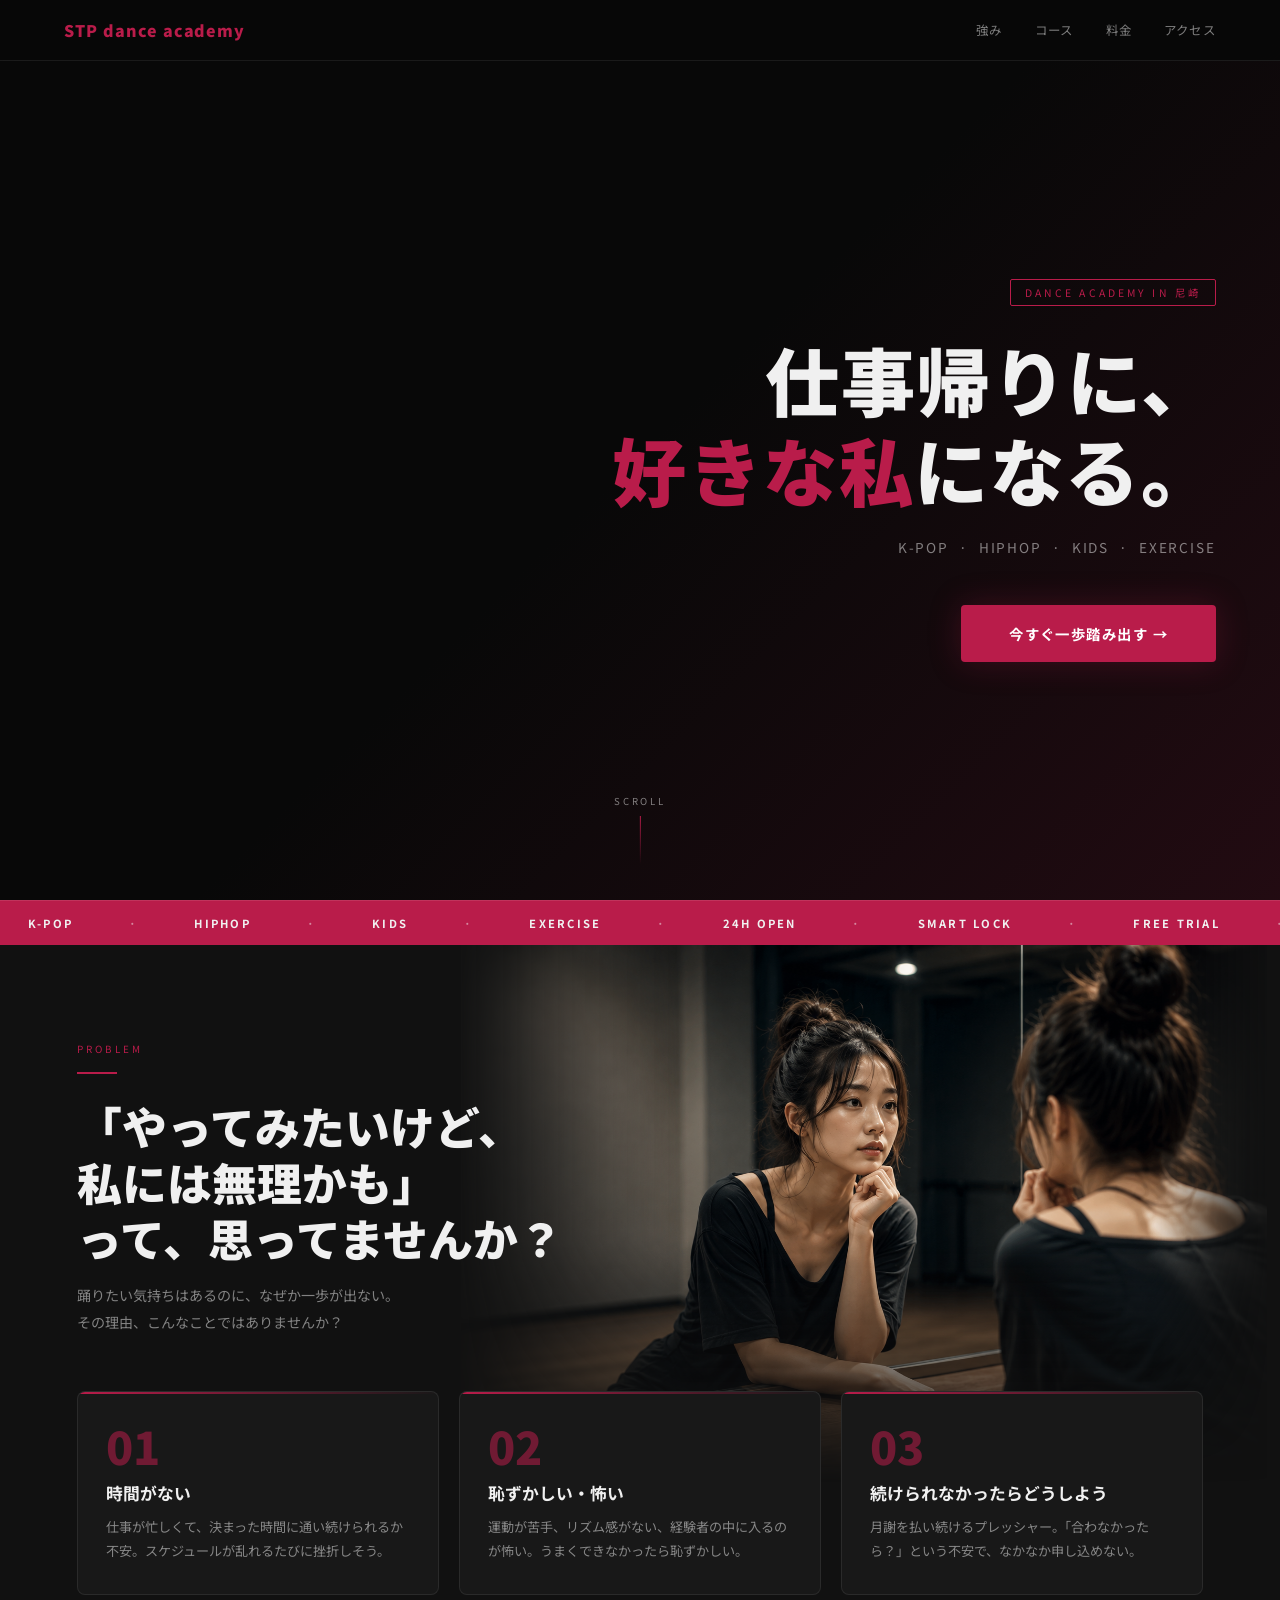
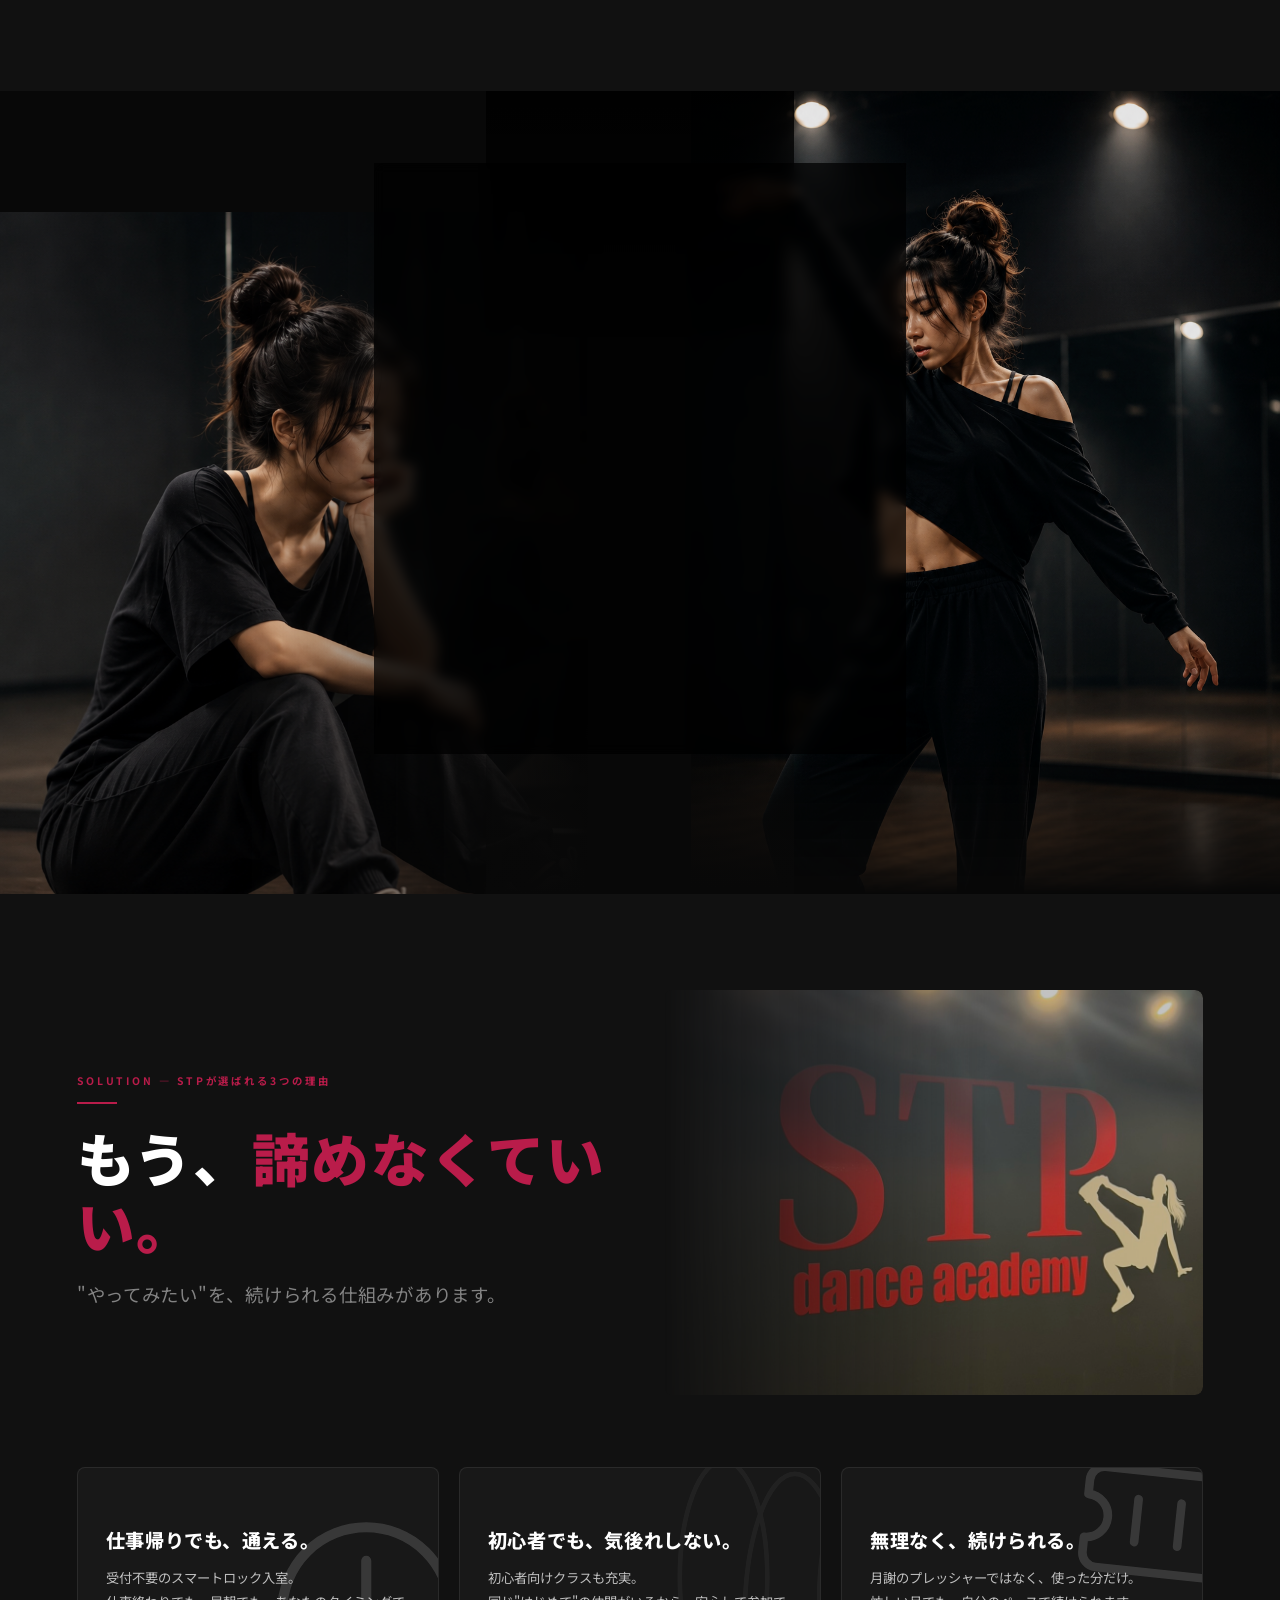
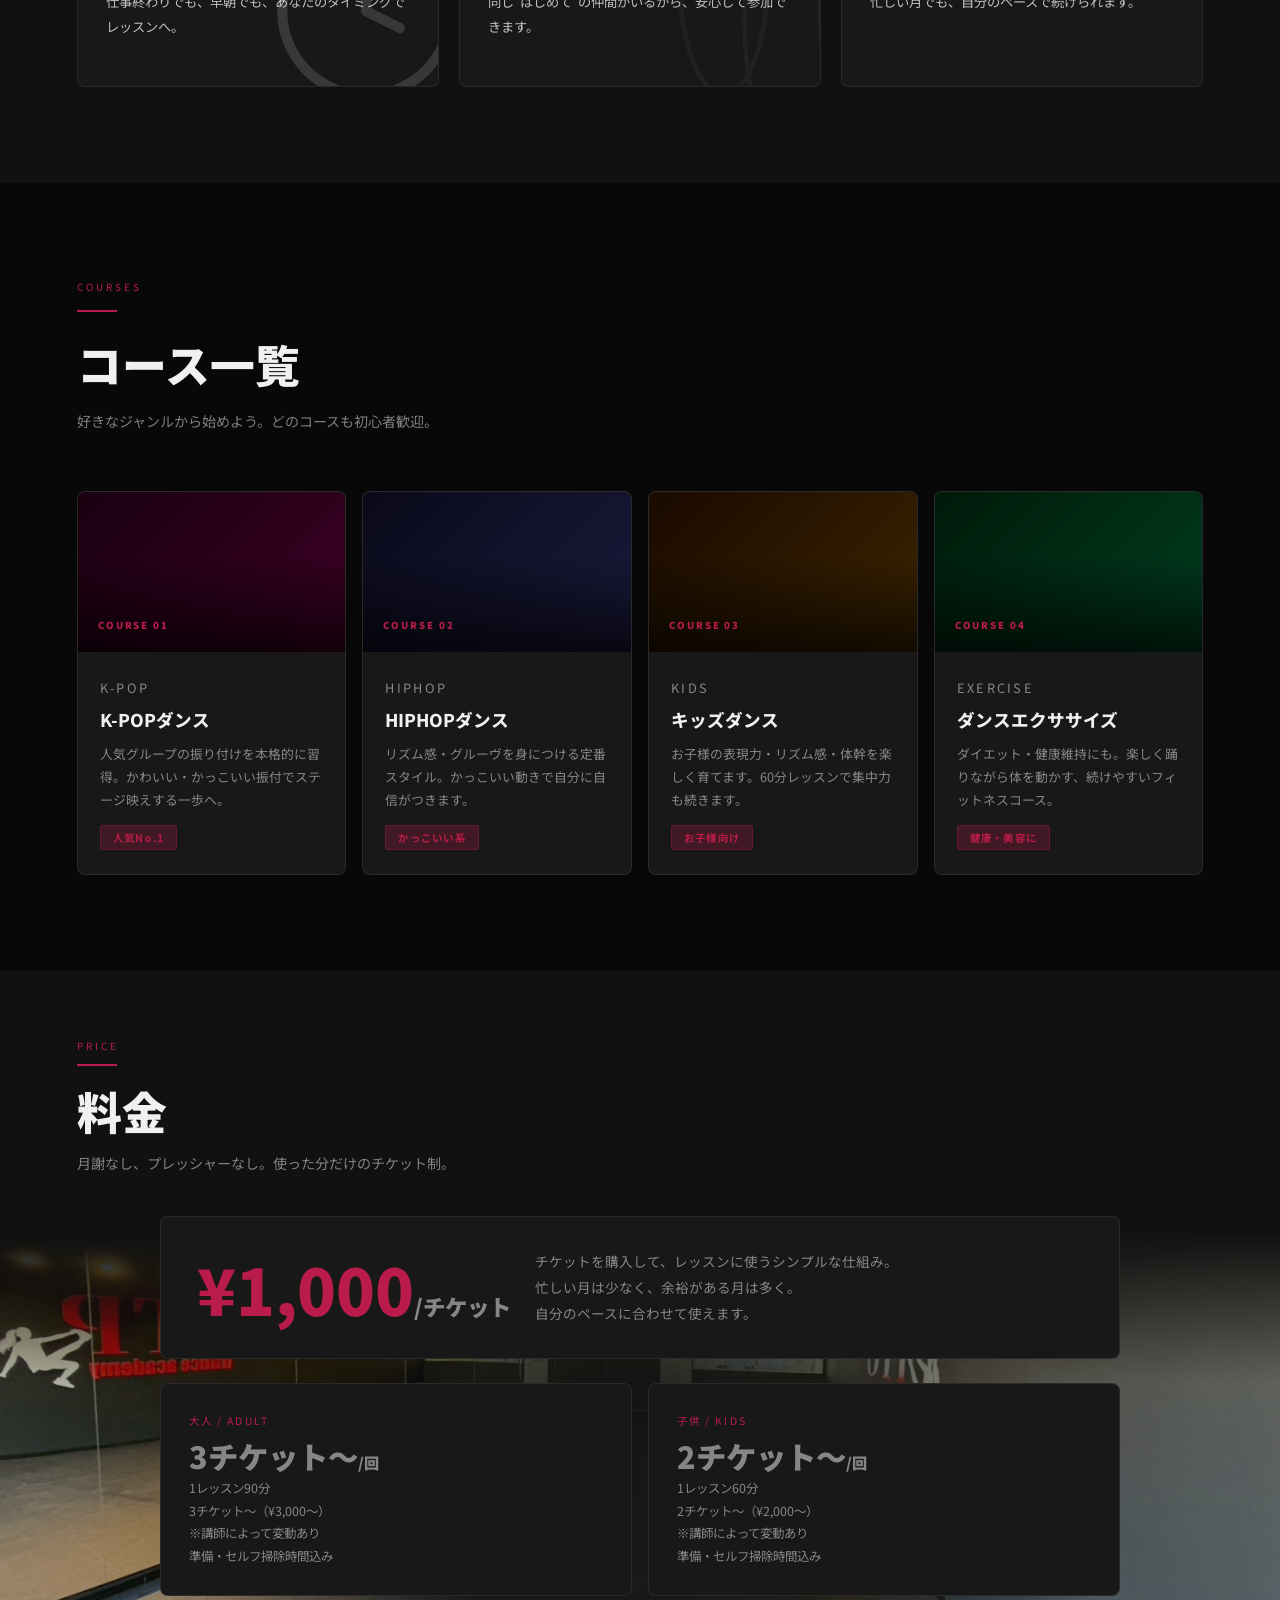
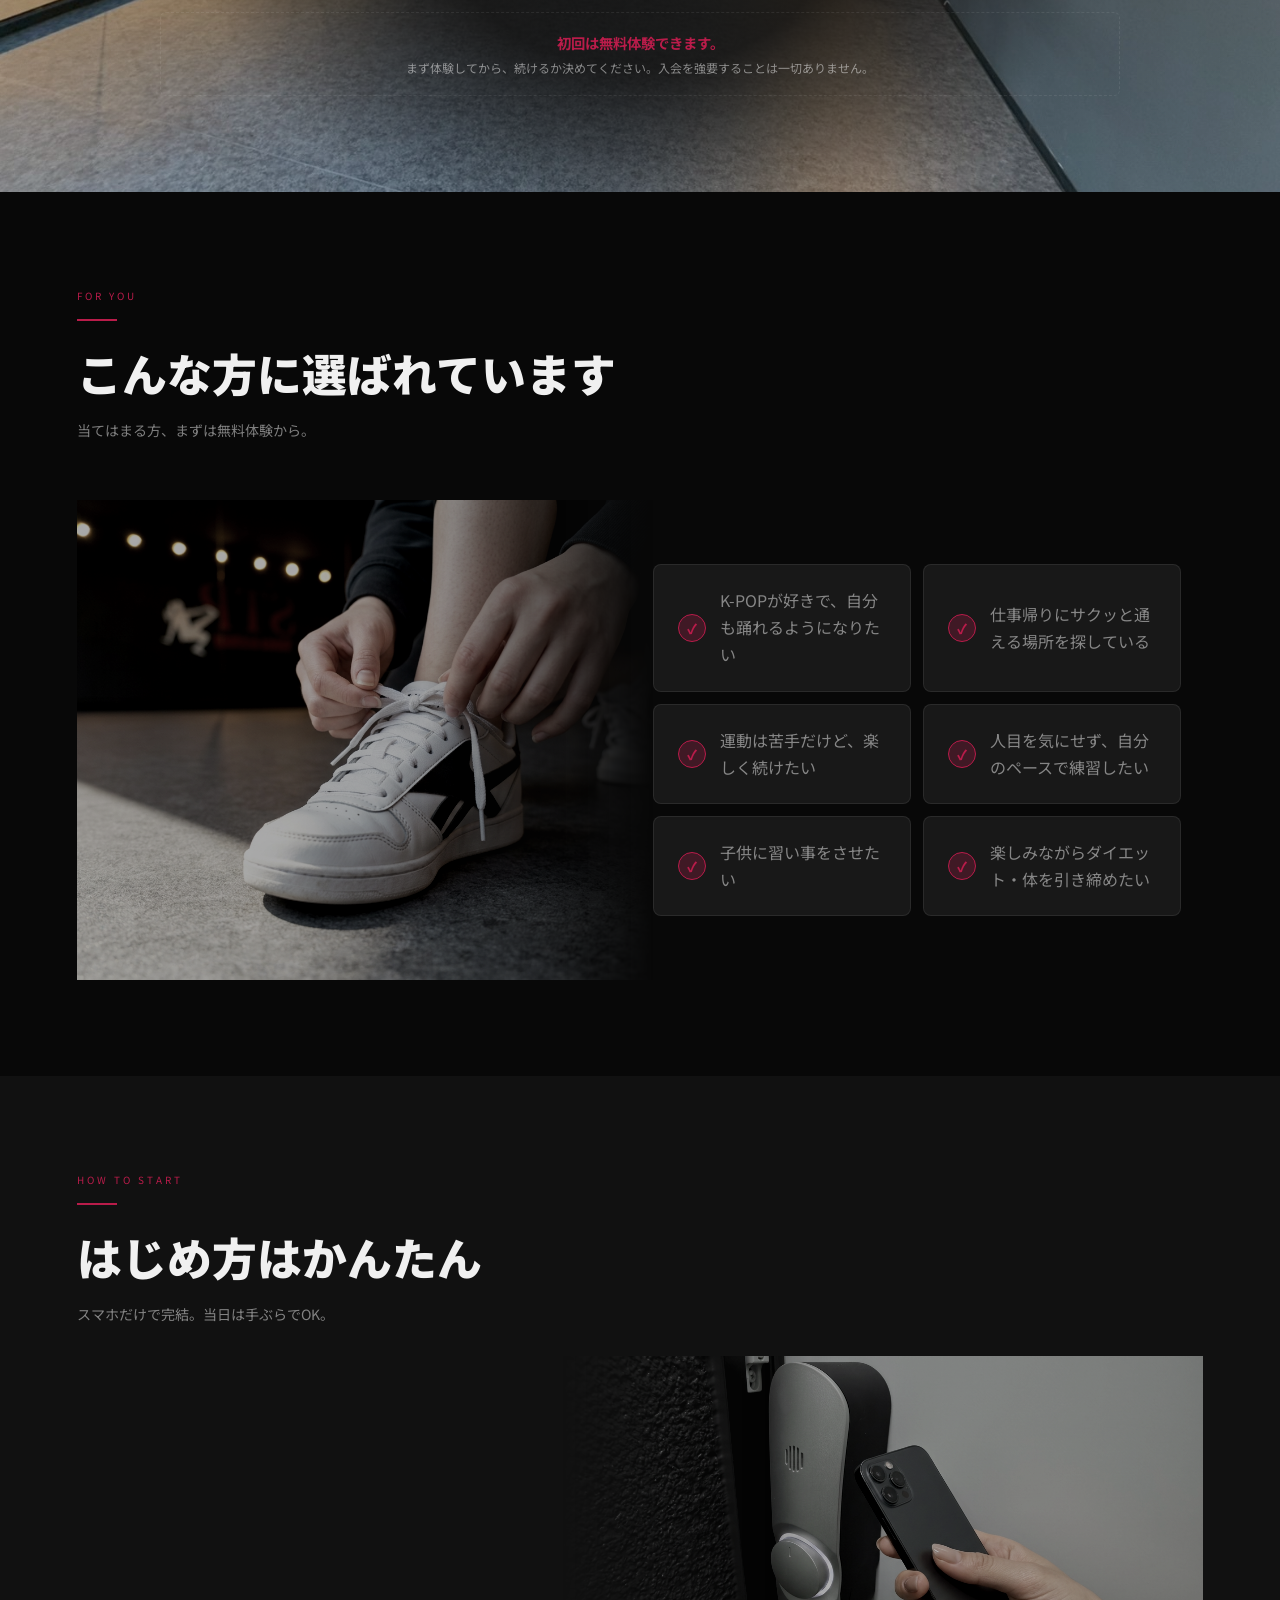
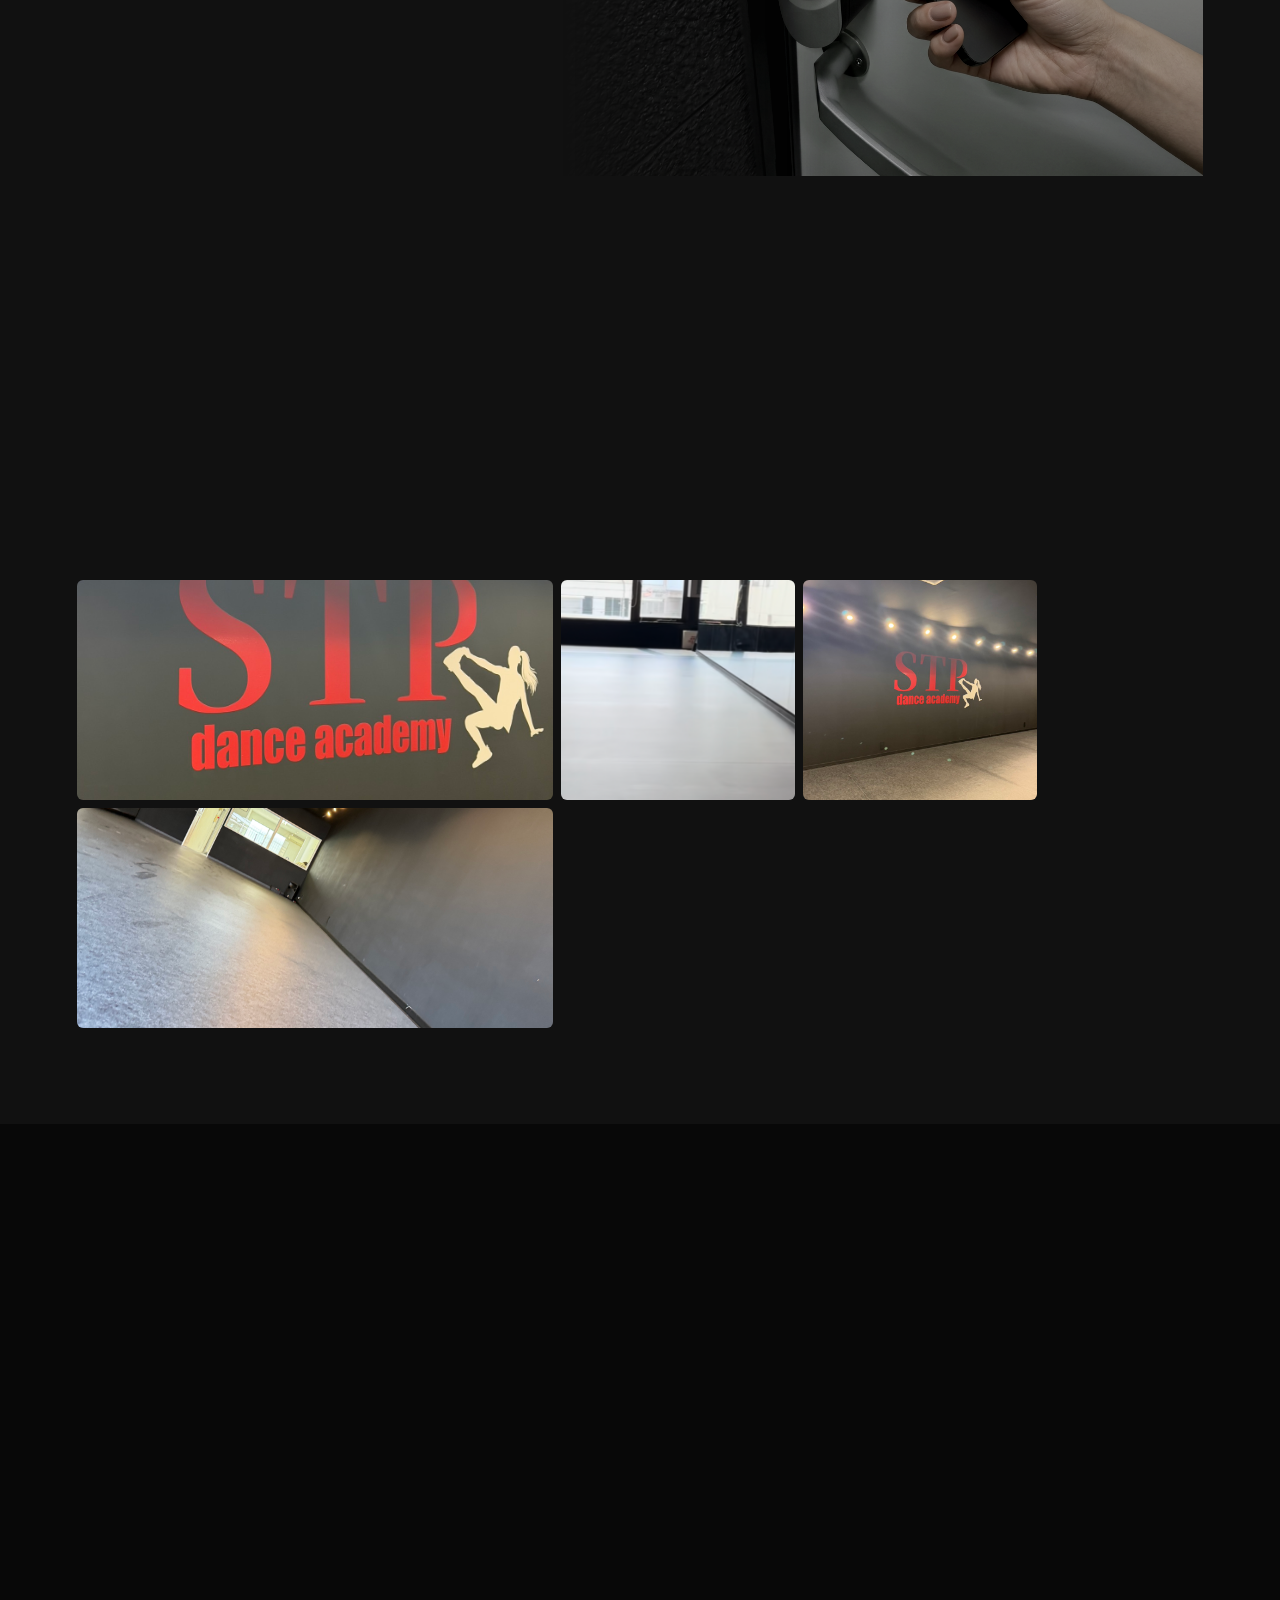
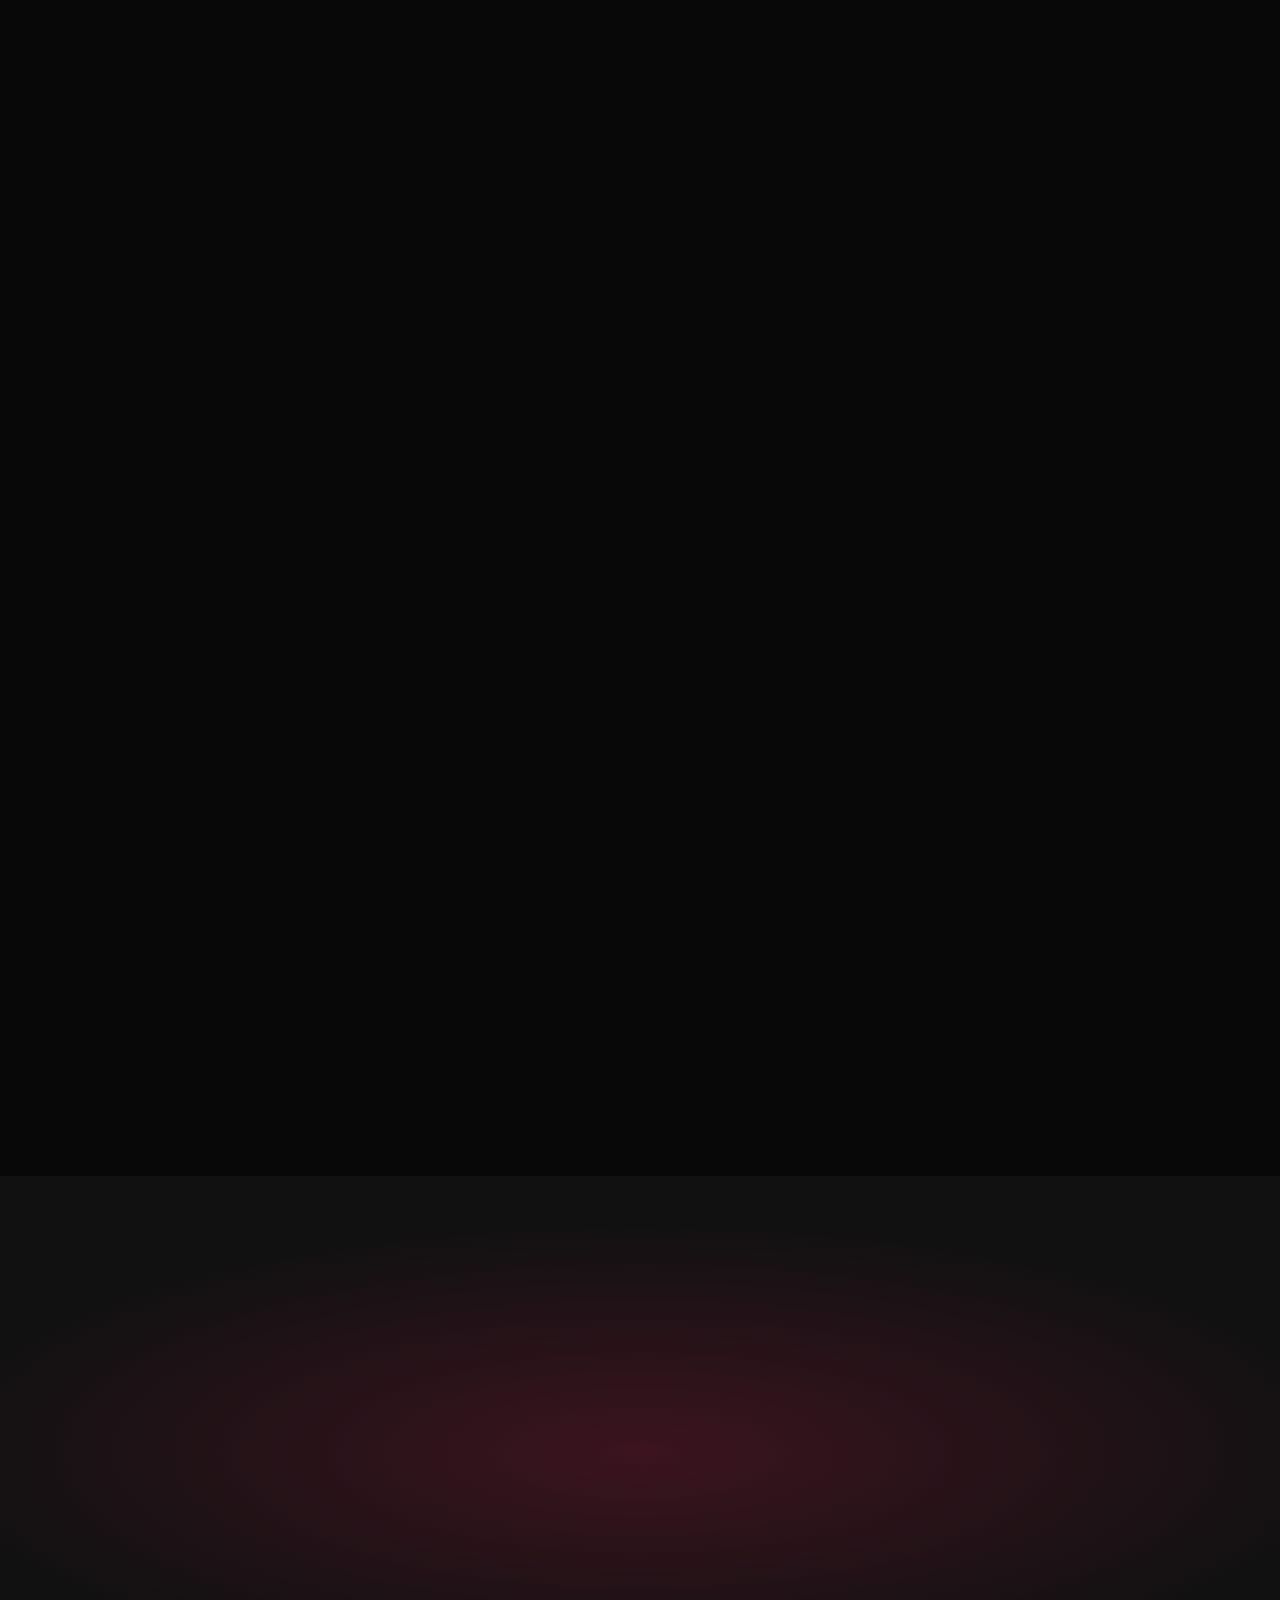
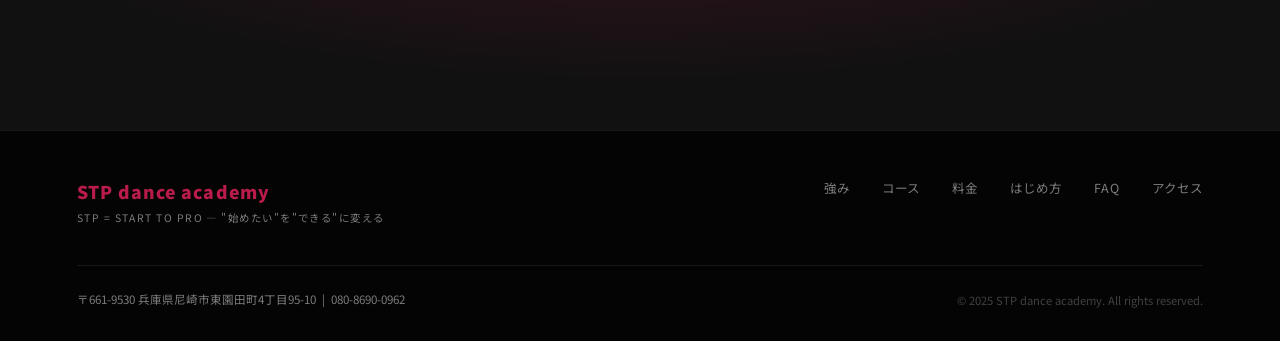
==== commit 6086917a: "FOR YOU mobile: subtle bg image + frosted card + improved text contrast Co-Authored-By: Claude Sonne" ====
--- a/index.html
+++ b/index.html
@@ -611,7 +611,15 @@
     }
 
     /* ====== NARROW ====== */
-    .narrow { background: var(--bg); overflow: hidden; }
+    .narrow { background: var(--bg); overflow: hidden; position: relative; }
+    .narrow::before {
+      content: '';
+      position: absolute; inset: 0; z-index: 0;
+      background: url('images/narrow-shoes.png') center 30% / cover no-repeat;
+      opacity: 0.18;
+    }
+    @media (min-width: 768px) { .narrow::before { display: none; } }
+    .narrow > * { position: relative; z-index: 1; }
     .narrow-inner {
       display: grid;
       grid-template-columns: 1fr;
@@ -648,11 +656,19 @@
     }
     .narrow-item {
       display: flex; align-items: center; gap: 14px;
-      padding: 16px 20px; border: 1px solid var(--border); border-radius: 8px;
-      background: var(--surface);
+      padding: 16px 20px; border: 1px solid rgba(255,255,255,0.14); border-radius: 8px;
+      background: rgba(18,18,18,0.82);
+      backdrop-filter: blur(6px);
+      -webkit-backdrop-filter: blur(6px);
     }
     @media (min-width: 768px) {
-      .narrow-item { padding: 22px 24px; }
+      .narrow-item {
+        padding: 22px 24px;
+        background: var(--surface);
+        backdrop-filter: none;
+        -webkit-backdrop-filter: none;
+        border: 1px solid var(--border);
+      }
     }
     .narrow-check {
       width: 28px; height: 28px; border-radius: 50%;
@@ -661,8 +677,8 @@
       color: var(--red); font-weight: 900; font-size: 0.85rem;
       flex-shrink: 0;
     }
-    .narrow-item p { font-size: 0.88rem; line-height: 1.7; }
-    @media (min-width: 768px) { .narrow-item p { font-size: 1.0rem; } }
+    .narrow-item p { font-size: 0.88rem; line-height: 1.7; color: rgba(255,255,255,0.92); }
+    @media (min-width: 768px) { .narrow-item p { font-size: 1.0rem; color: var(--muted); } }
 
     /* ====== HOW TO ====== */
     .howto { background: var(--mid); overflow: hidden; }
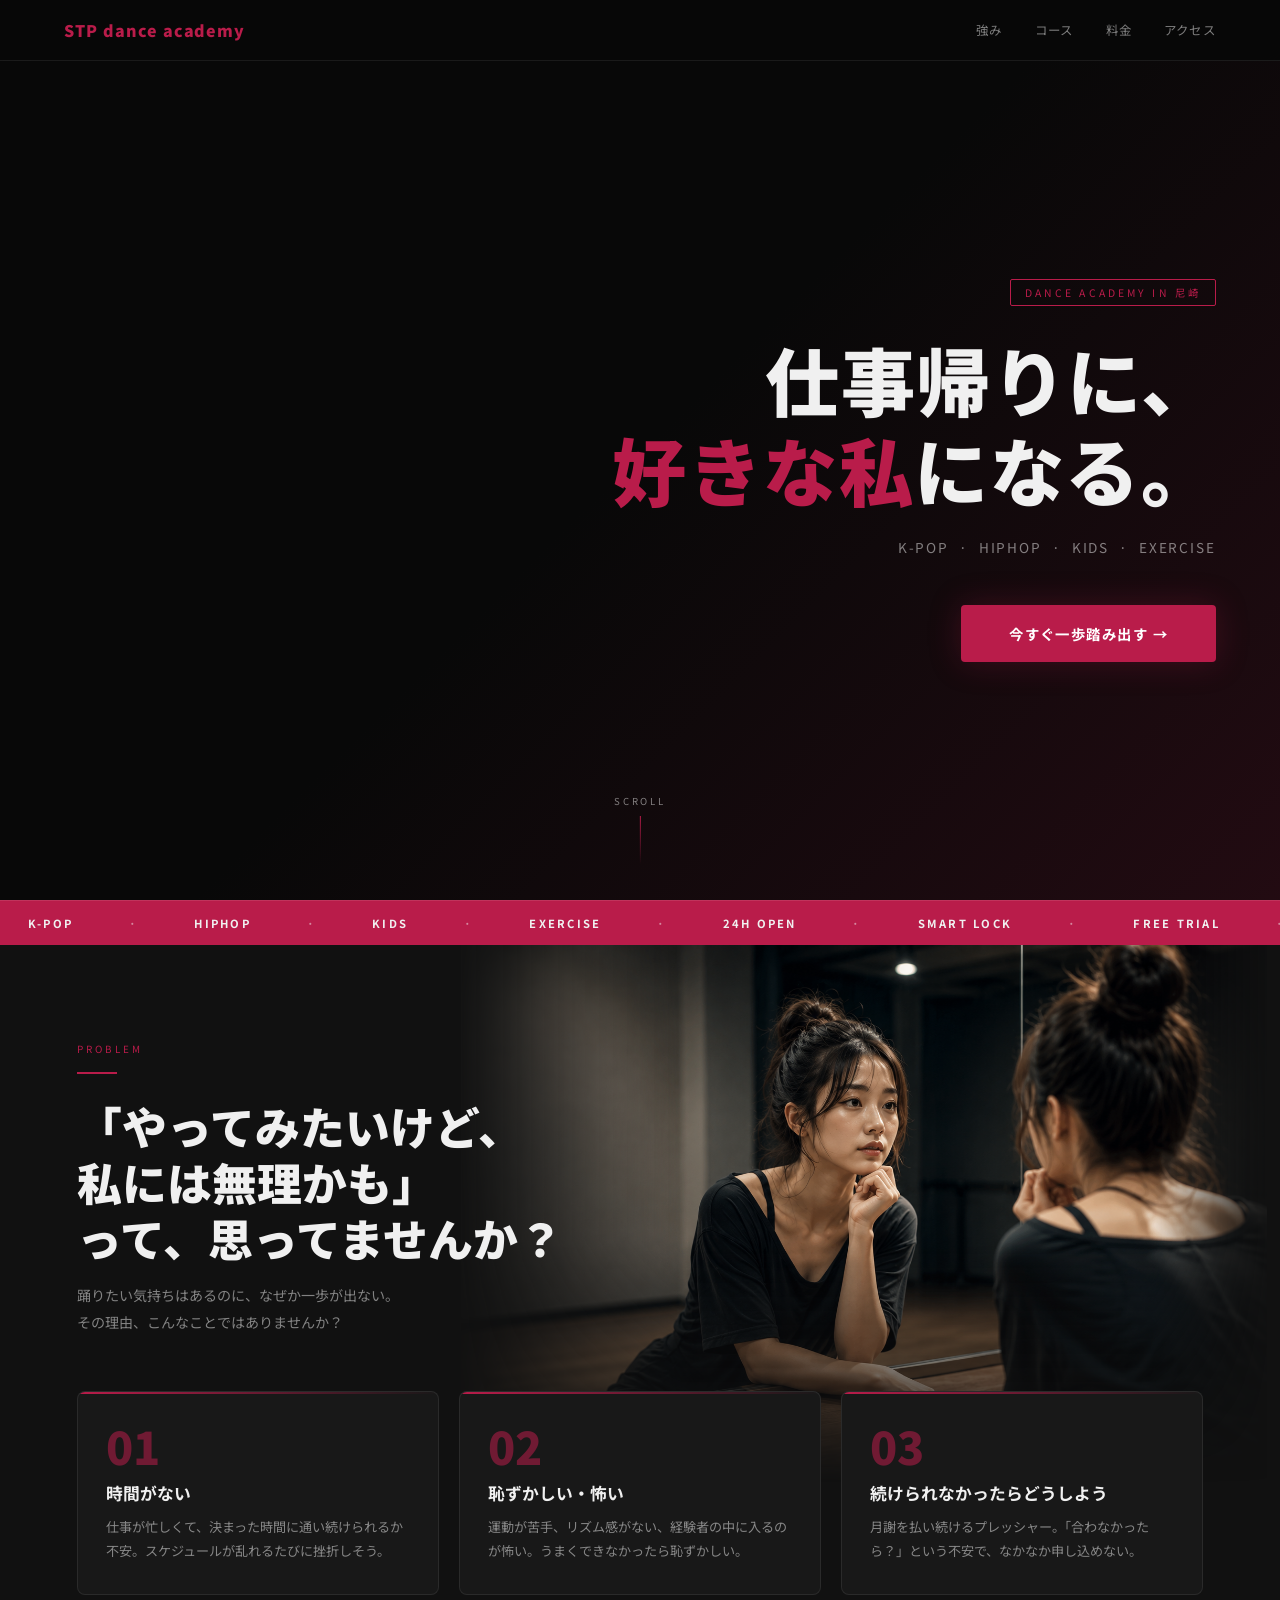
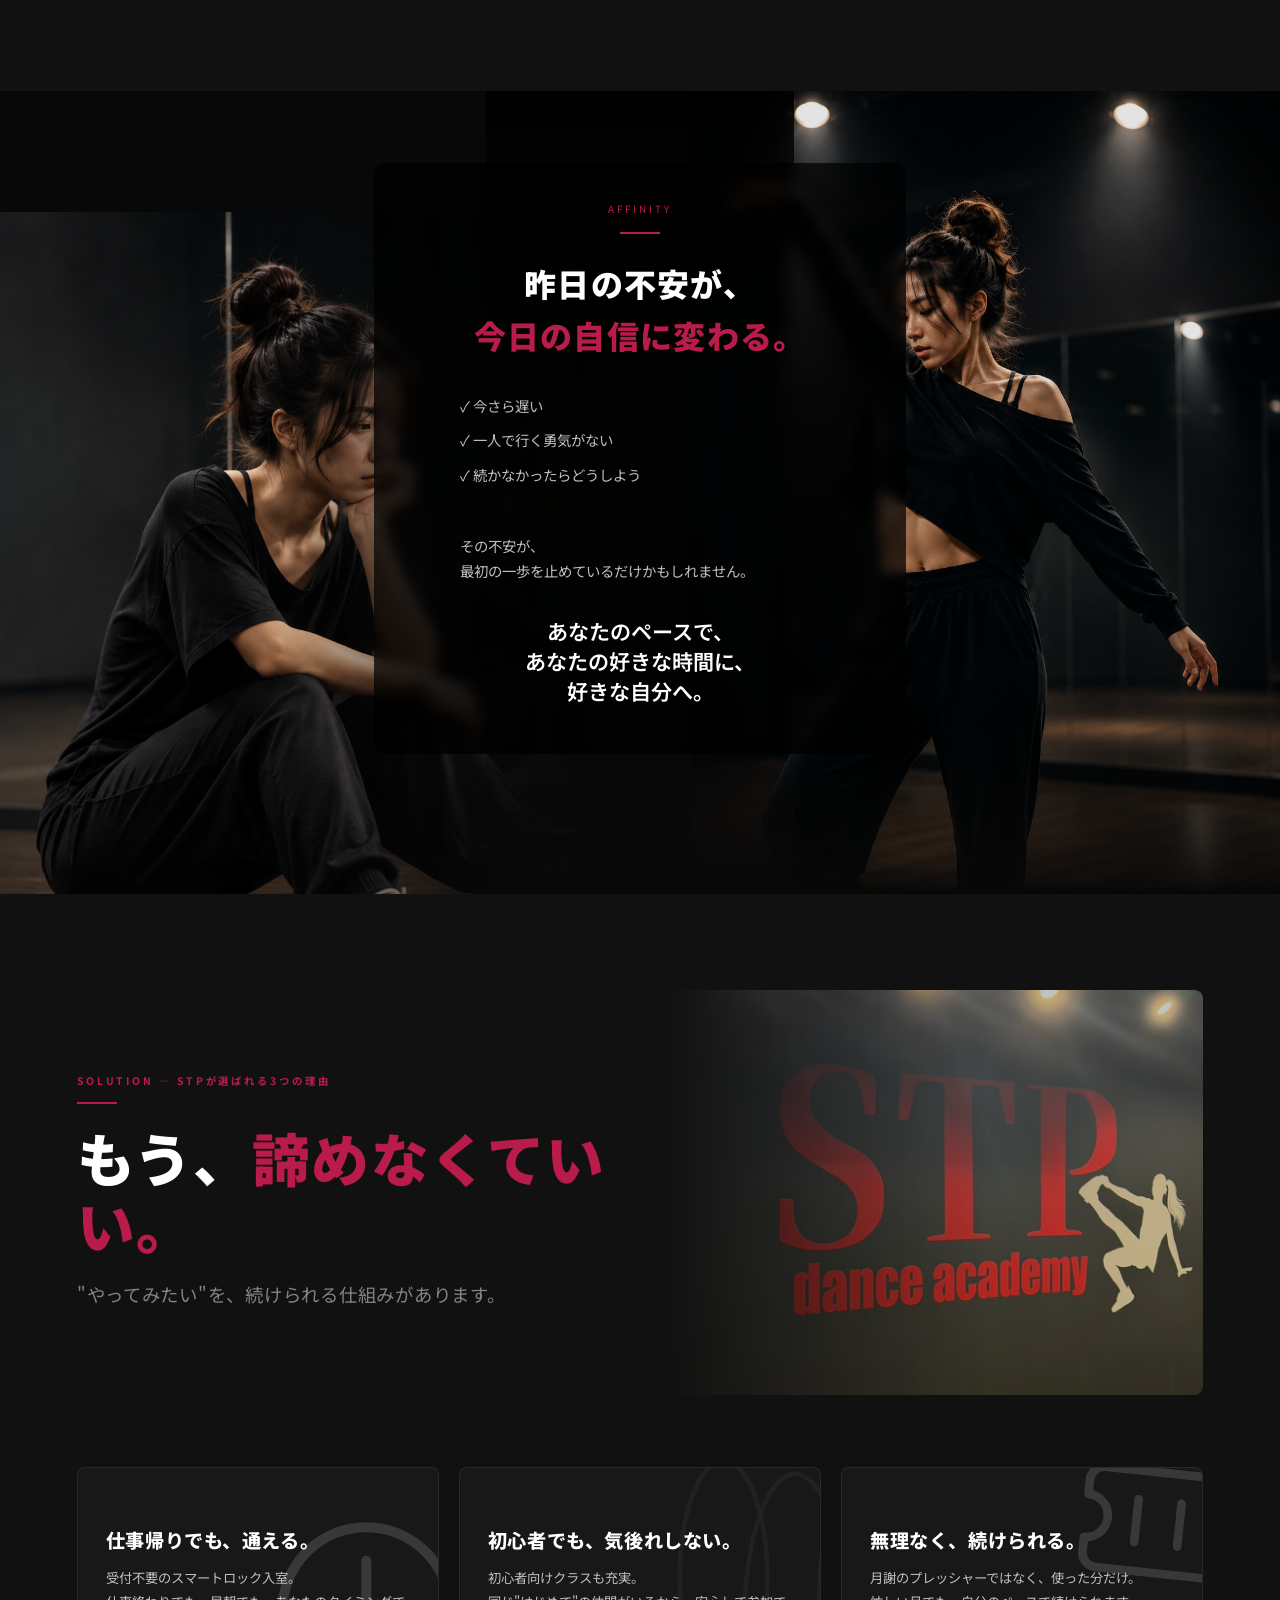
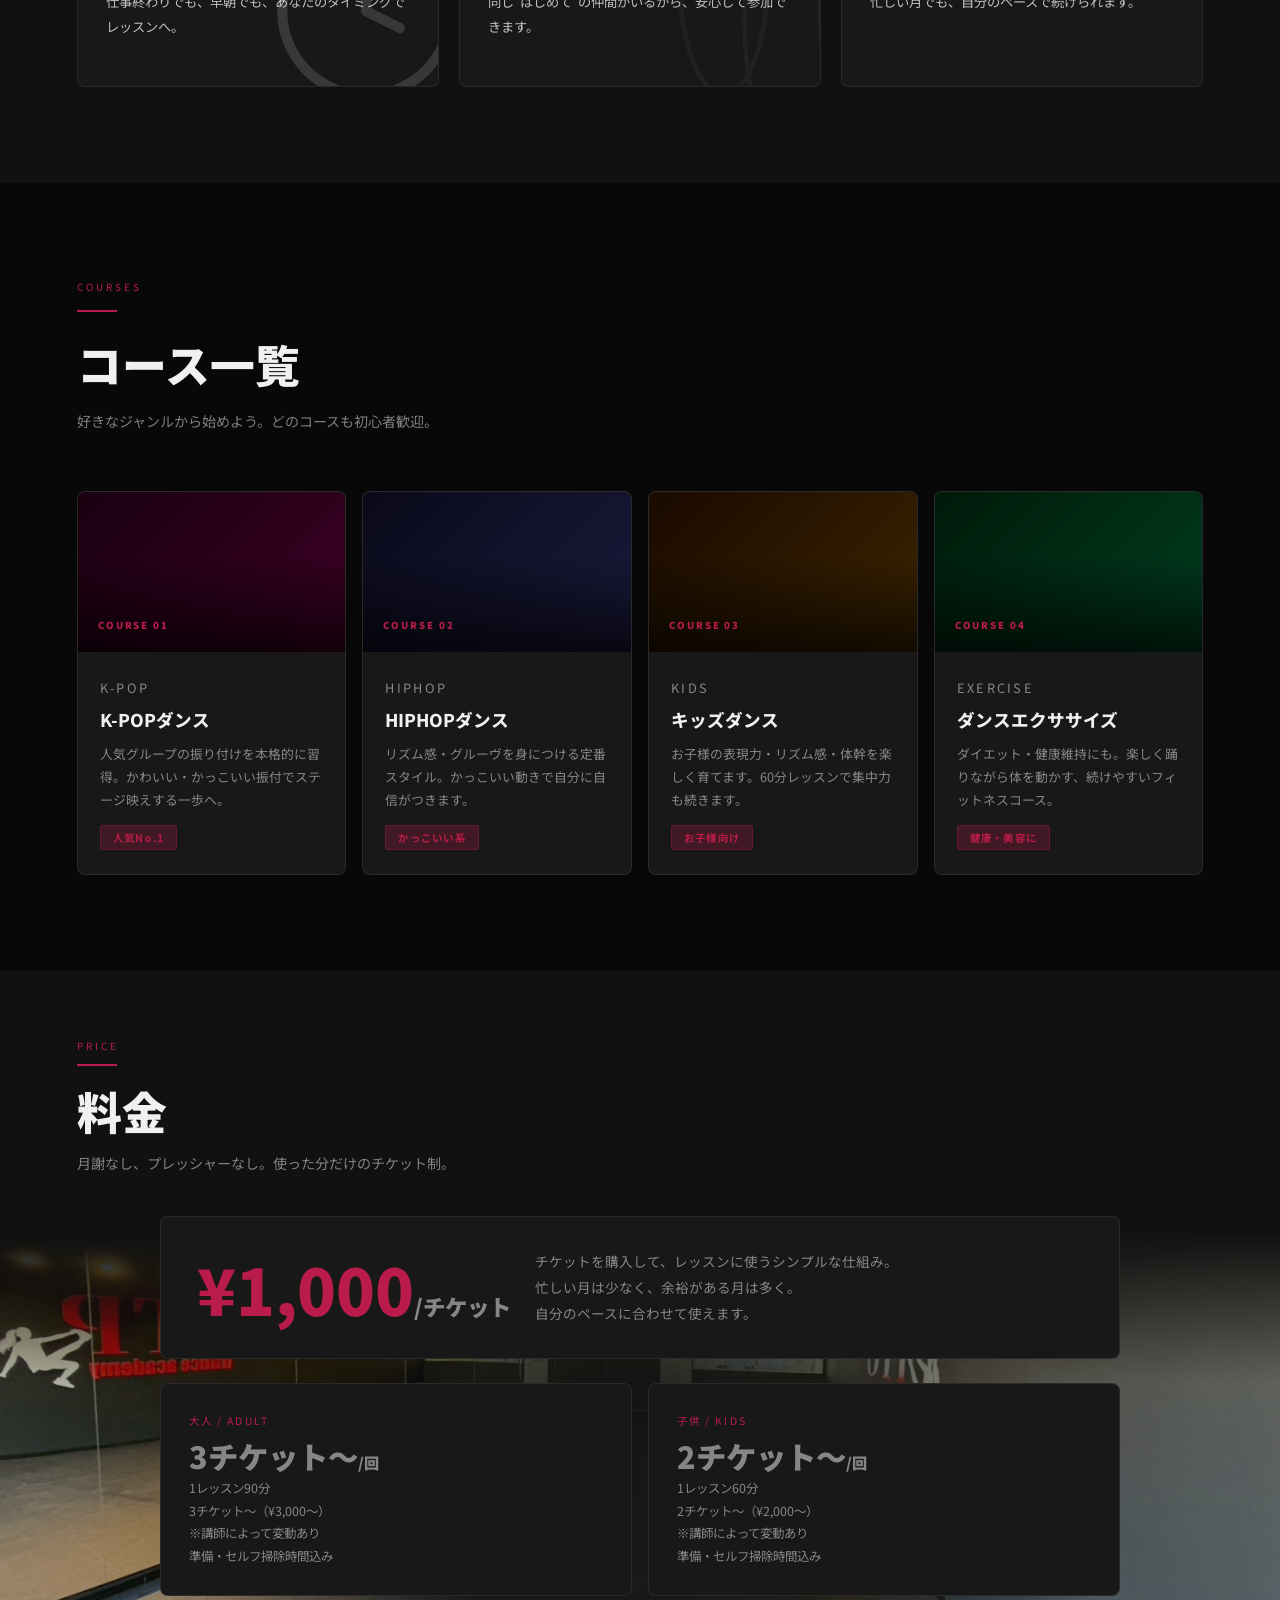
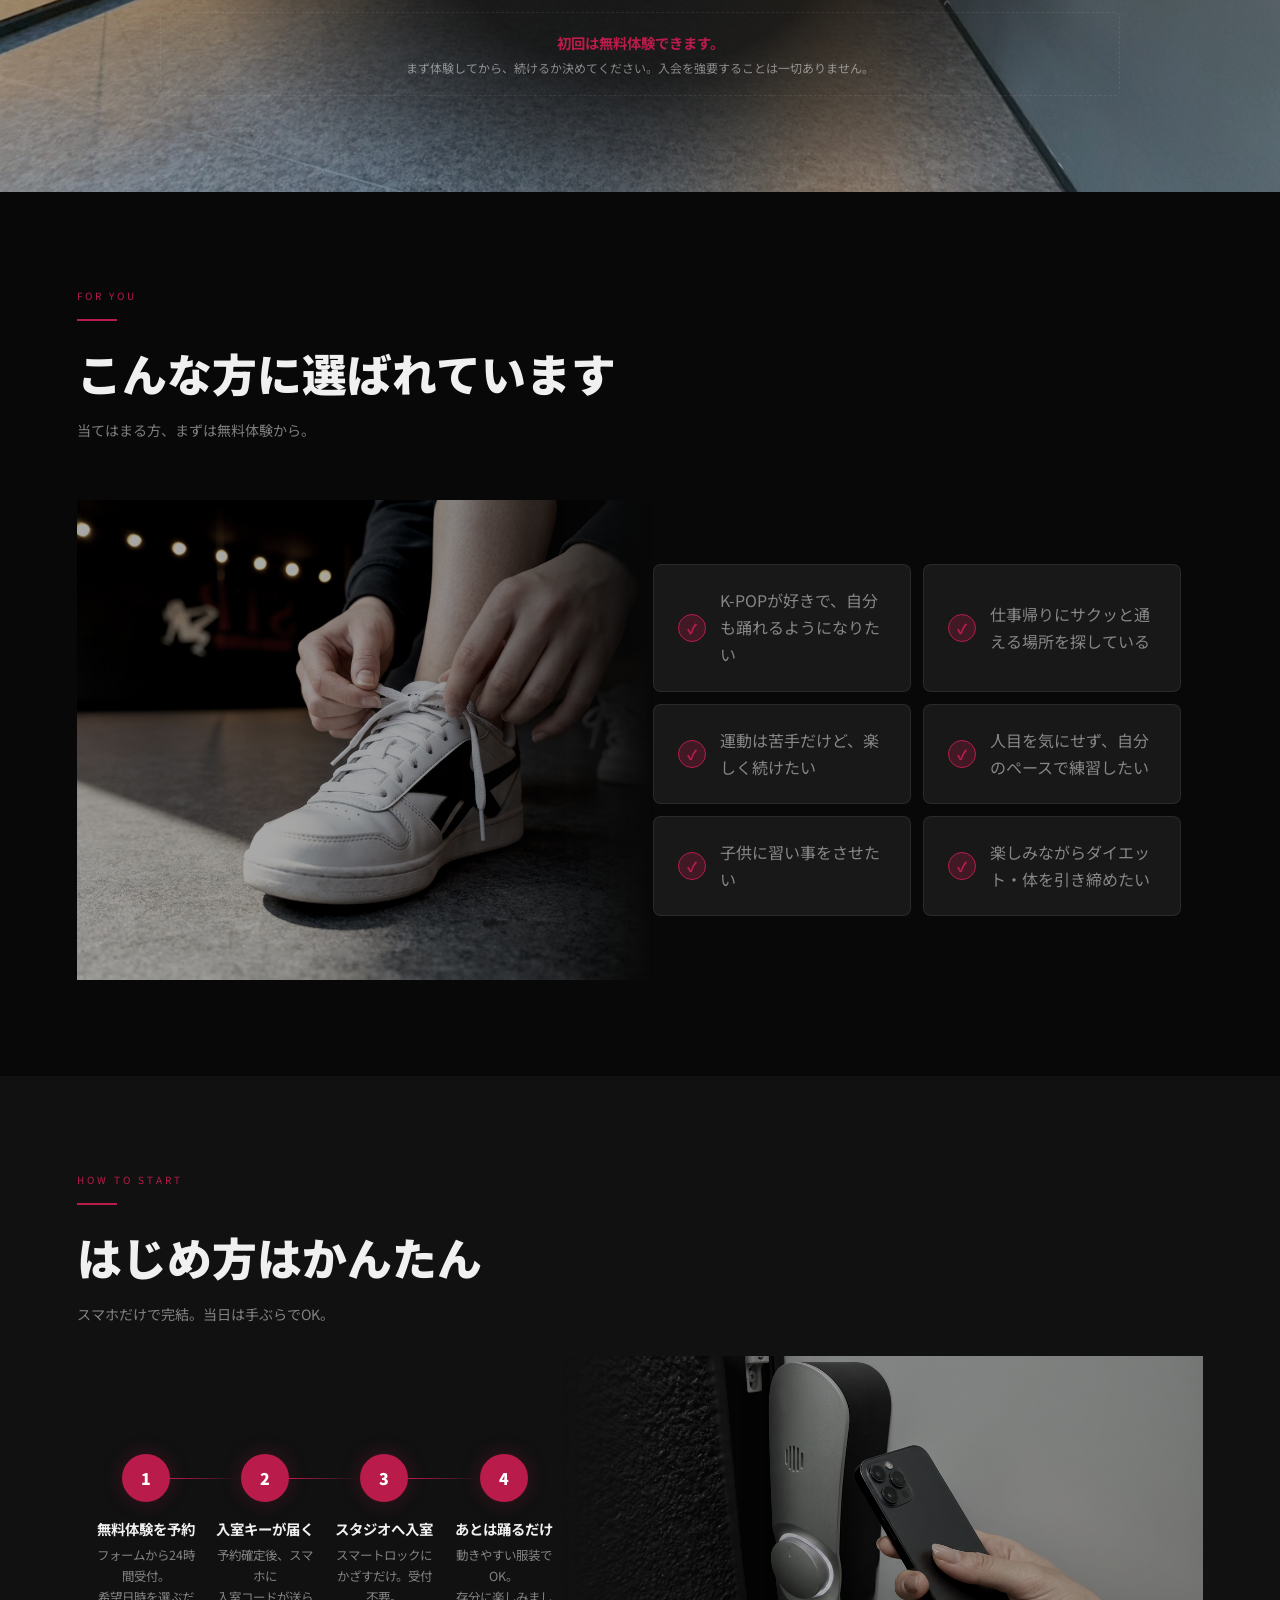
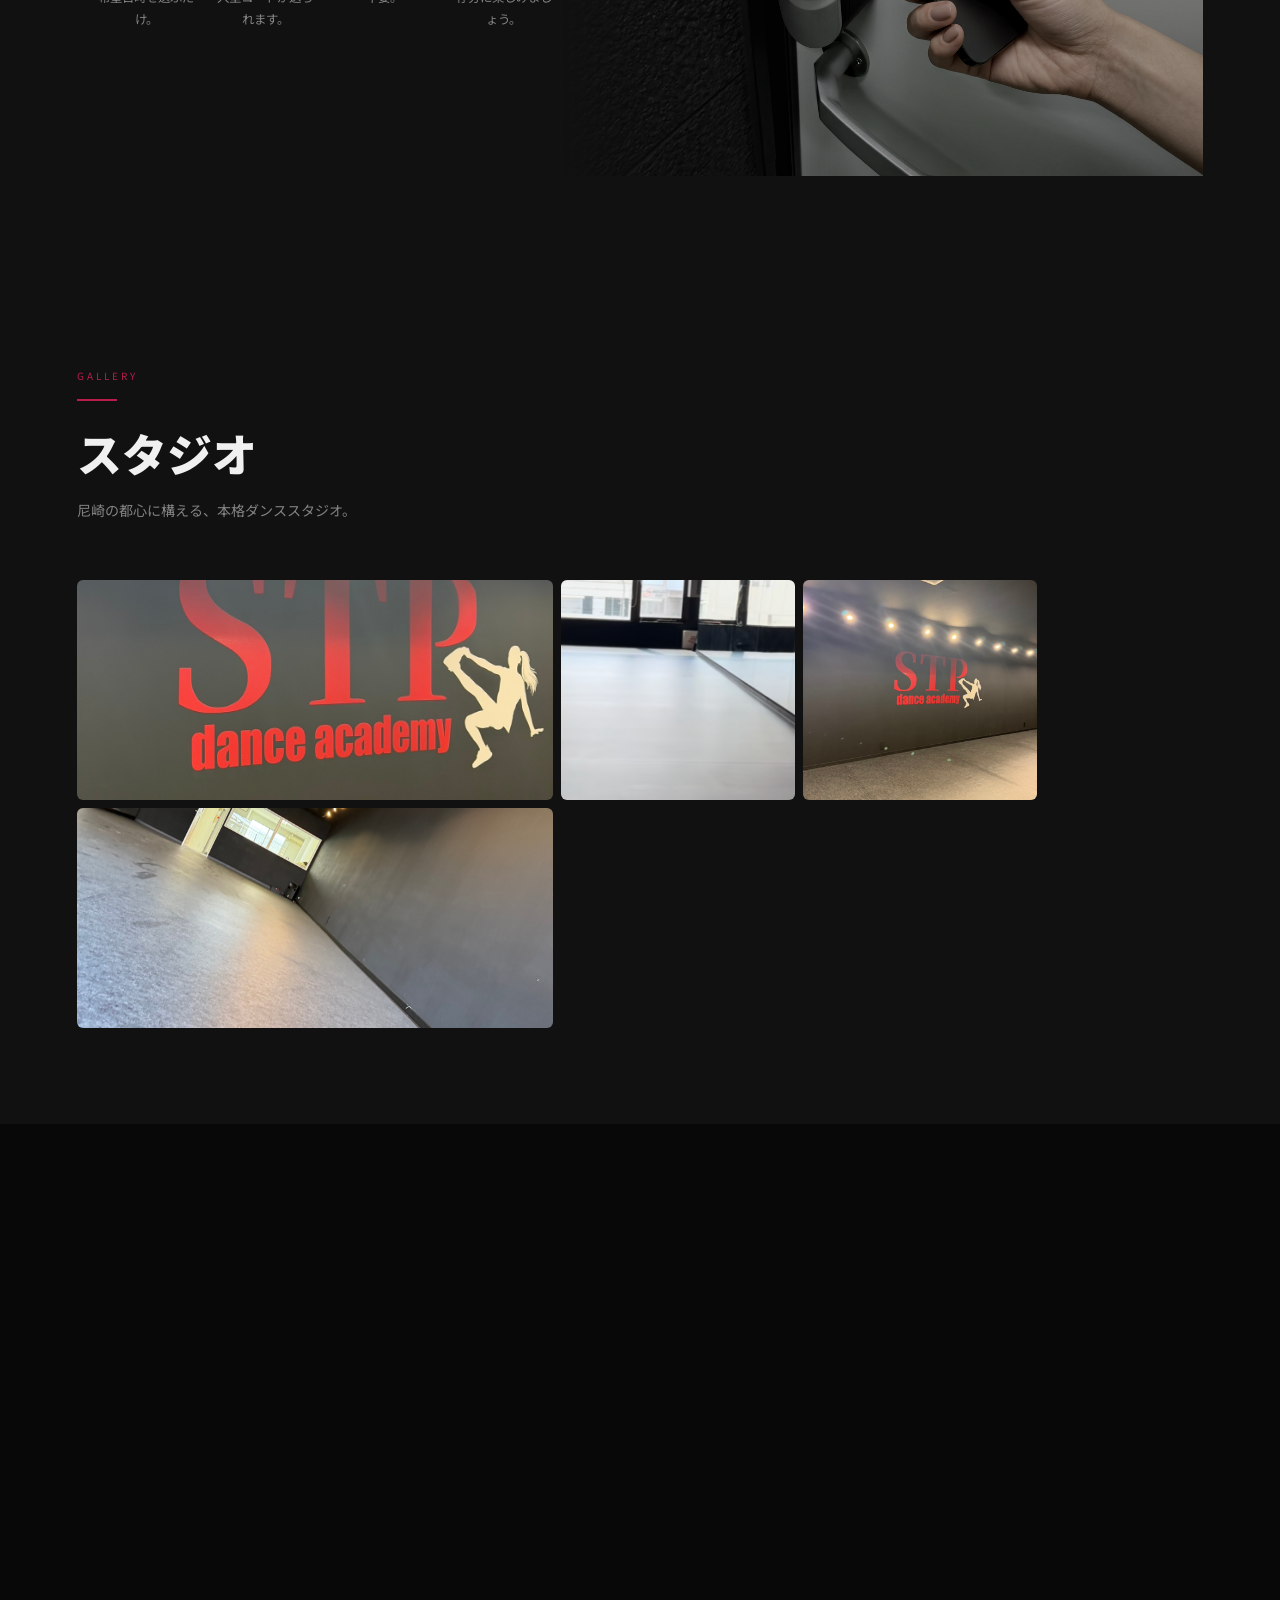
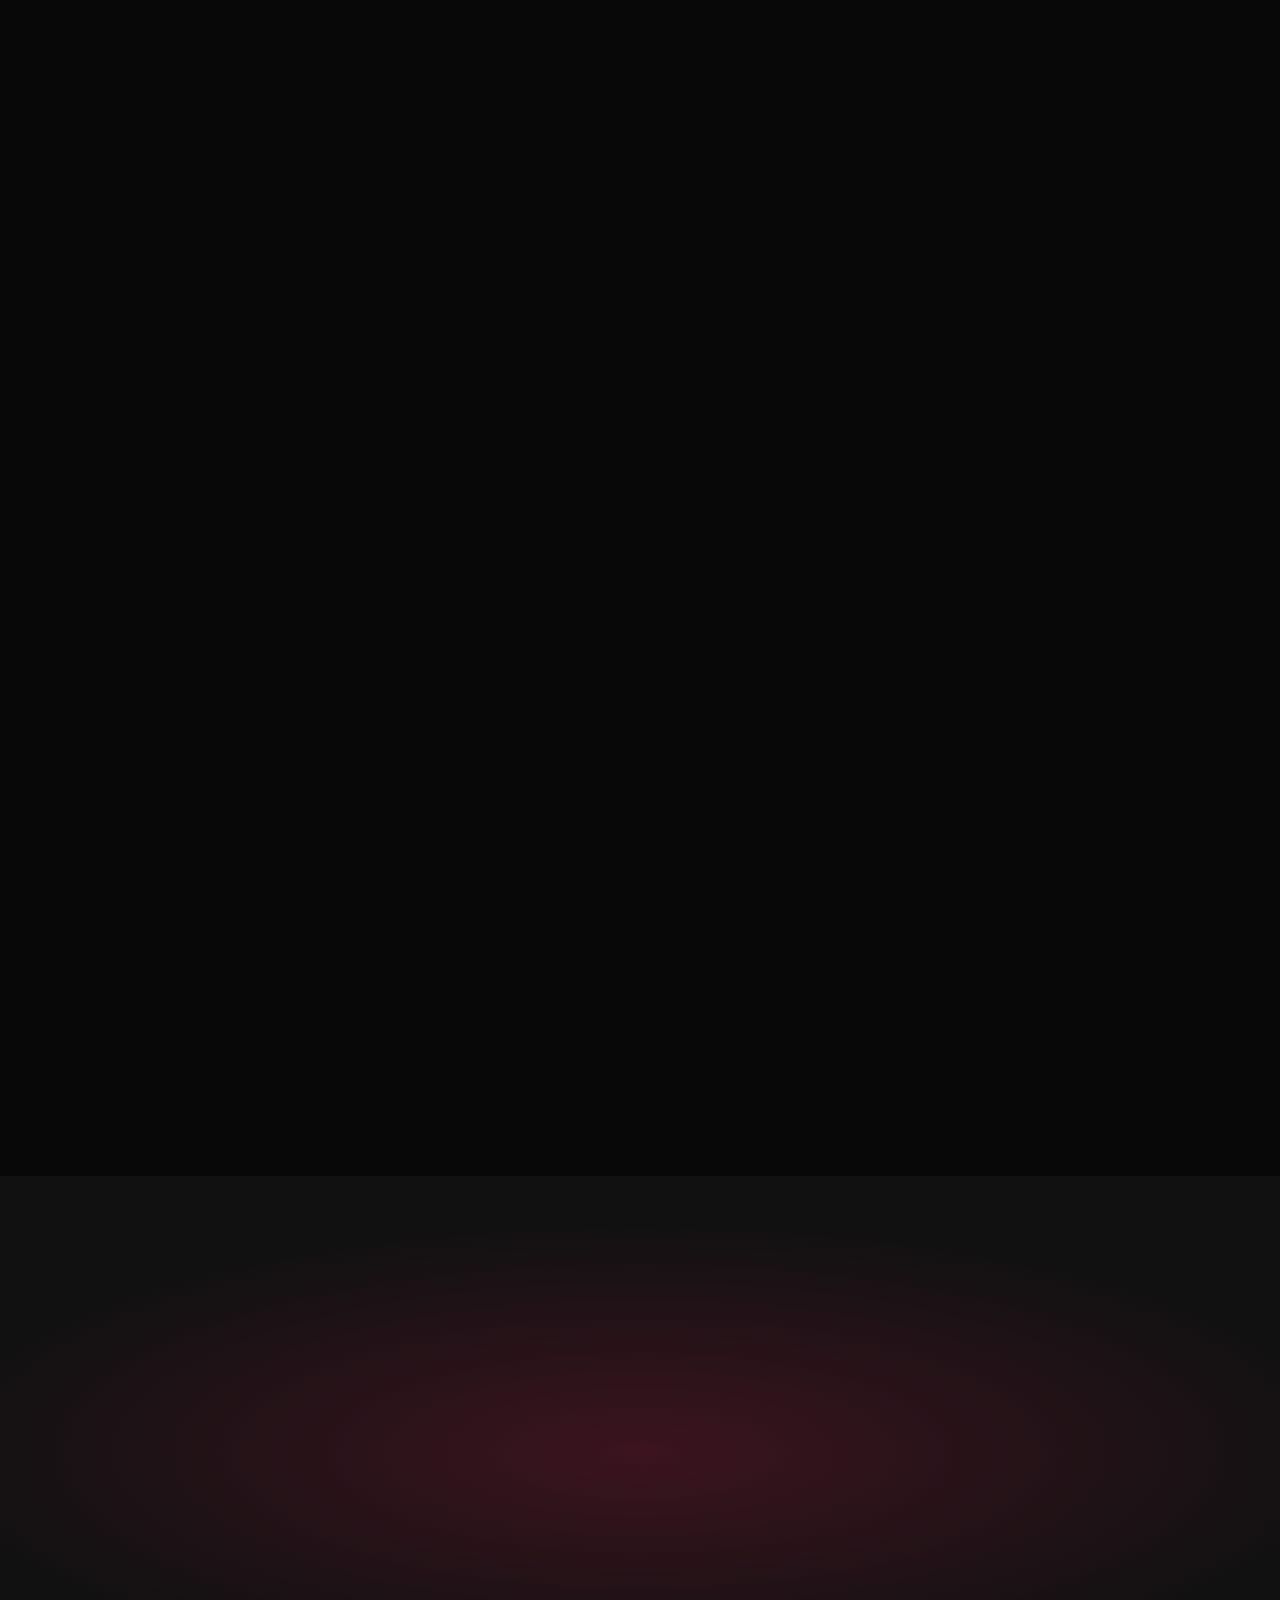
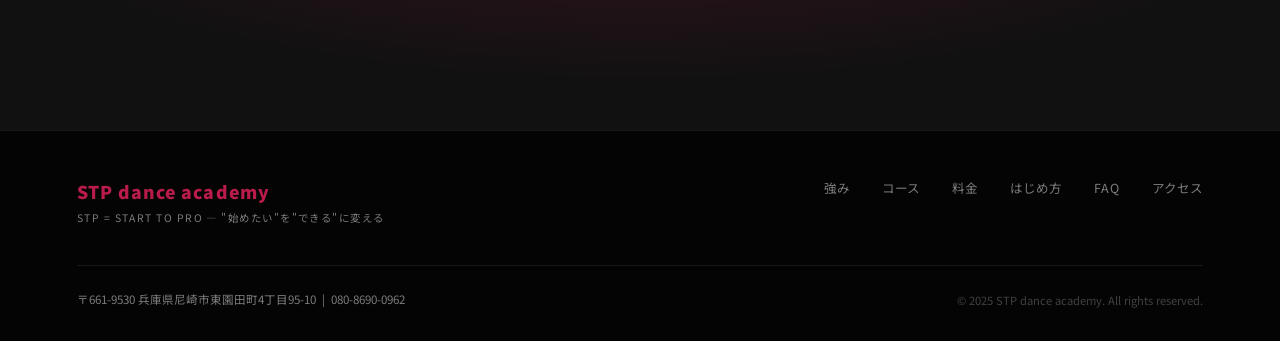
==== commit bf49a407: "PRICE mobile: show bg image with frosted glass cards Co-Authored-By: Claude Sonnet 4.6 <noreply@anth" ====
--- a/index.html
+++ b/index.html
@@ -560,6 +560,12 @@
           rgba(17,17,17,0)    100%
         );
     }
+    @media (max-width: 767px) {
+      .price::before { opacity: 0.45; }
+      .price::after {
+        background: rgba(17,17,17,0.72);
+      }
+    }
     .price > * { position: relative; z-index: 2; }
     .price.section { padding-top: 67px; }
     .price .section-label { margin-bottom: 11px; }
@@ -576,7 +582,13 @@
       margin-bottom: 24px;
     }
     @media (max-width: 640px) {
-      .ticket-intro { flex-direction: column; align-items: flex-start; gap: 12px; padding: 24px 20px; }
+      .ticket-intro {
+        flex-direction: column; align-items: flex-start; gap: 12px; padding: 24px 20px;
+        background: rgba(18,18,18,0.78);
+        backdrop-filter: blur(6px);
+        -webkit-backdrop-filter: blur(6px);
+        border-color: rgba(255,255,255,0.14);
+      }
     }
     .ticket-big {
       font-size: clamp(2.8rem, 6vw, 4rem); font-weight: 900;
@@ -591,6 +603,14 @@
     .price-card {
       border: 1px solid var(--border); border-radius: 8px;
       padding: 28px; background: var(--surface);
+    }
+    @media (max-width: 767px) {
+      .price-card {
+        background: rgba(18,18,18,0.78);
+        backdrop-filter: blur(6px);
+        -webkit-backdrop-filter: blur(6px);
+        border-color: rgba(255,255,255,0.14);
+      }
     }
     .price-card .plan {
       font-size: 0.65rem; letter-spacing: 0.2em; color: var(--red); margin-bottom: 10px;
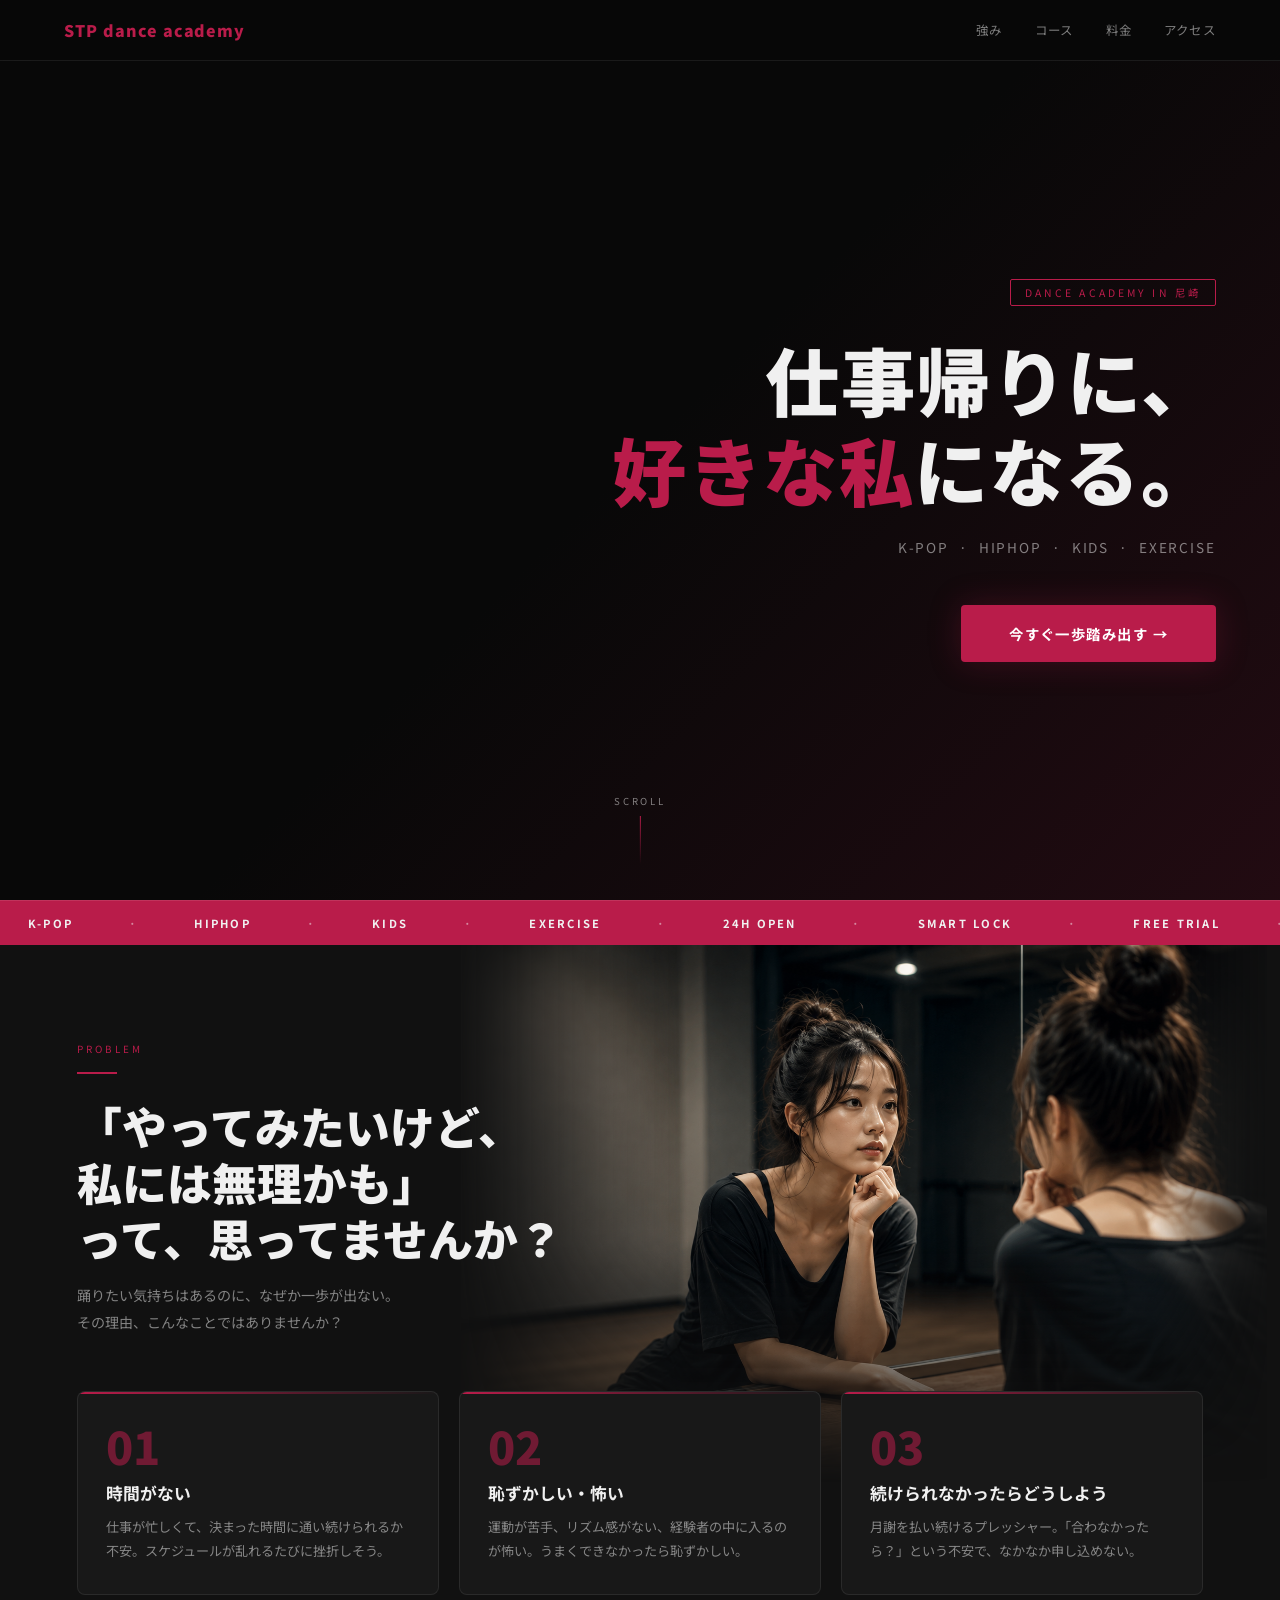
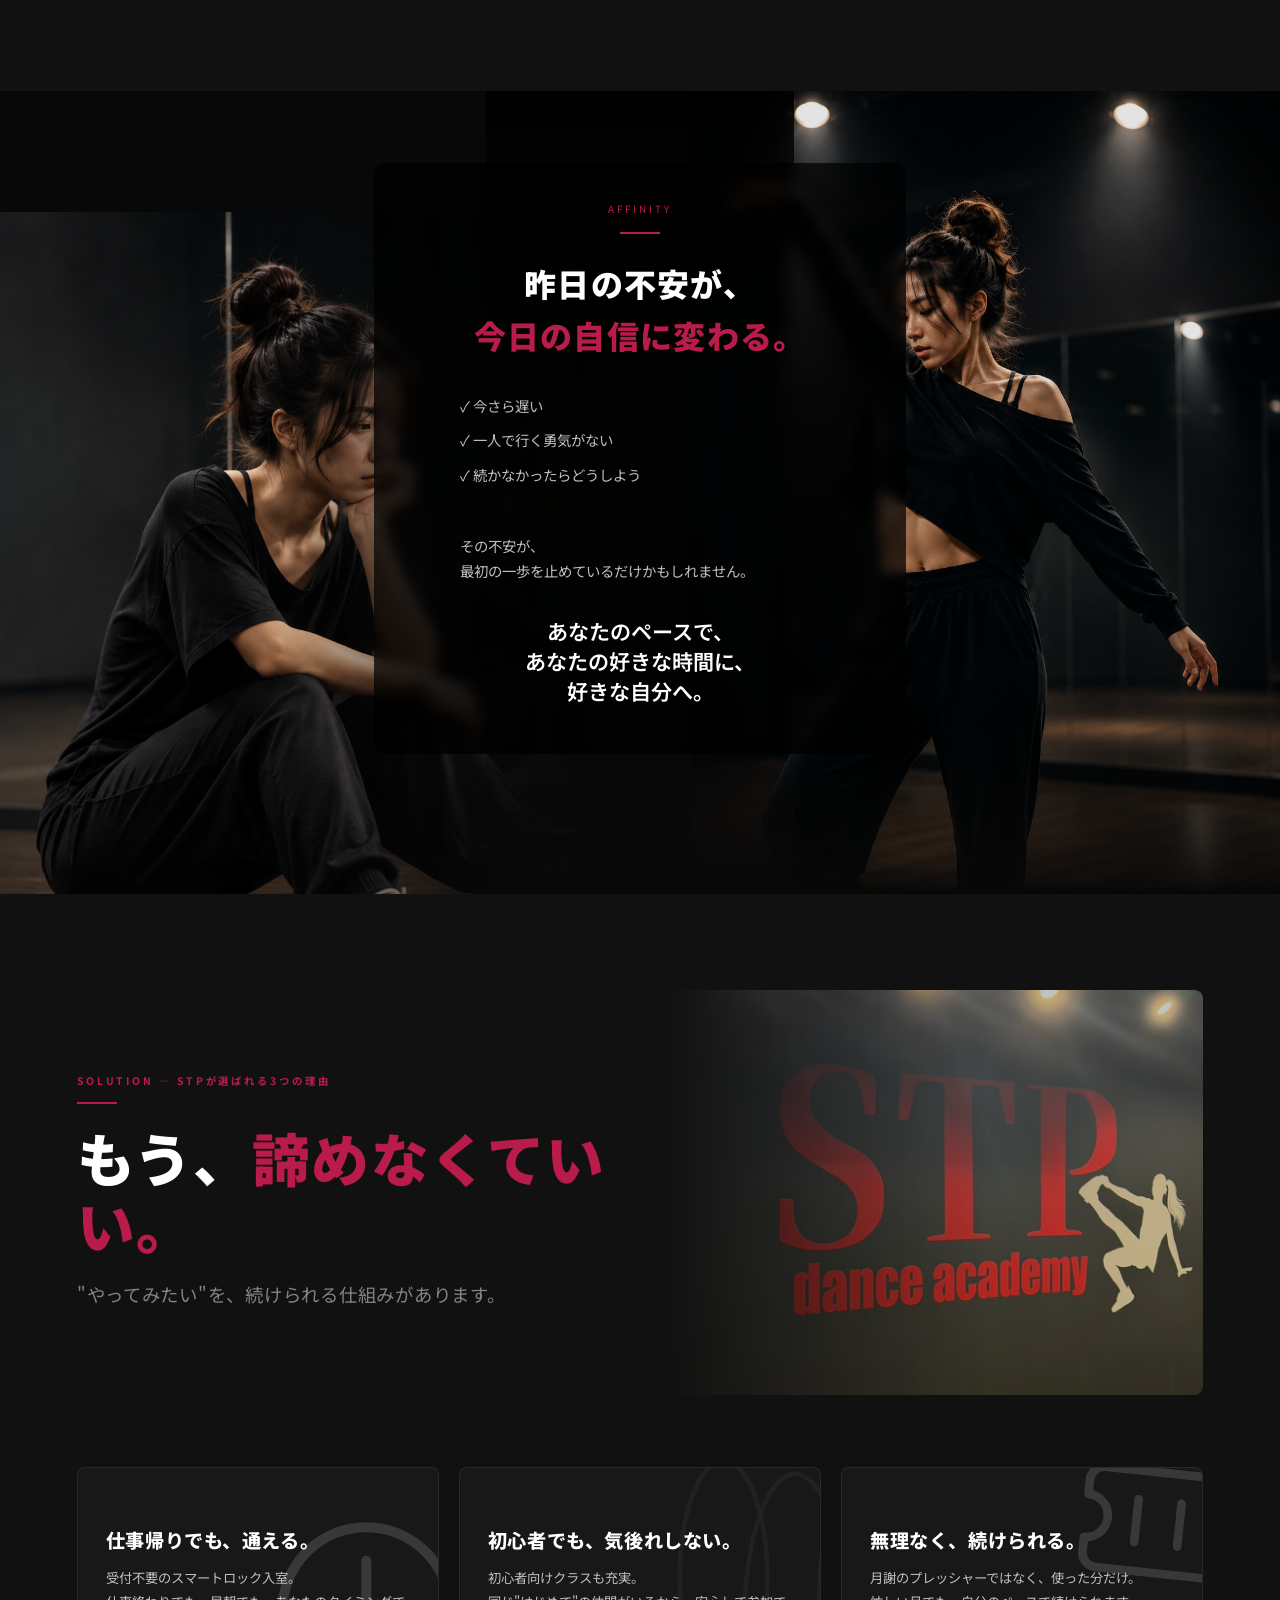
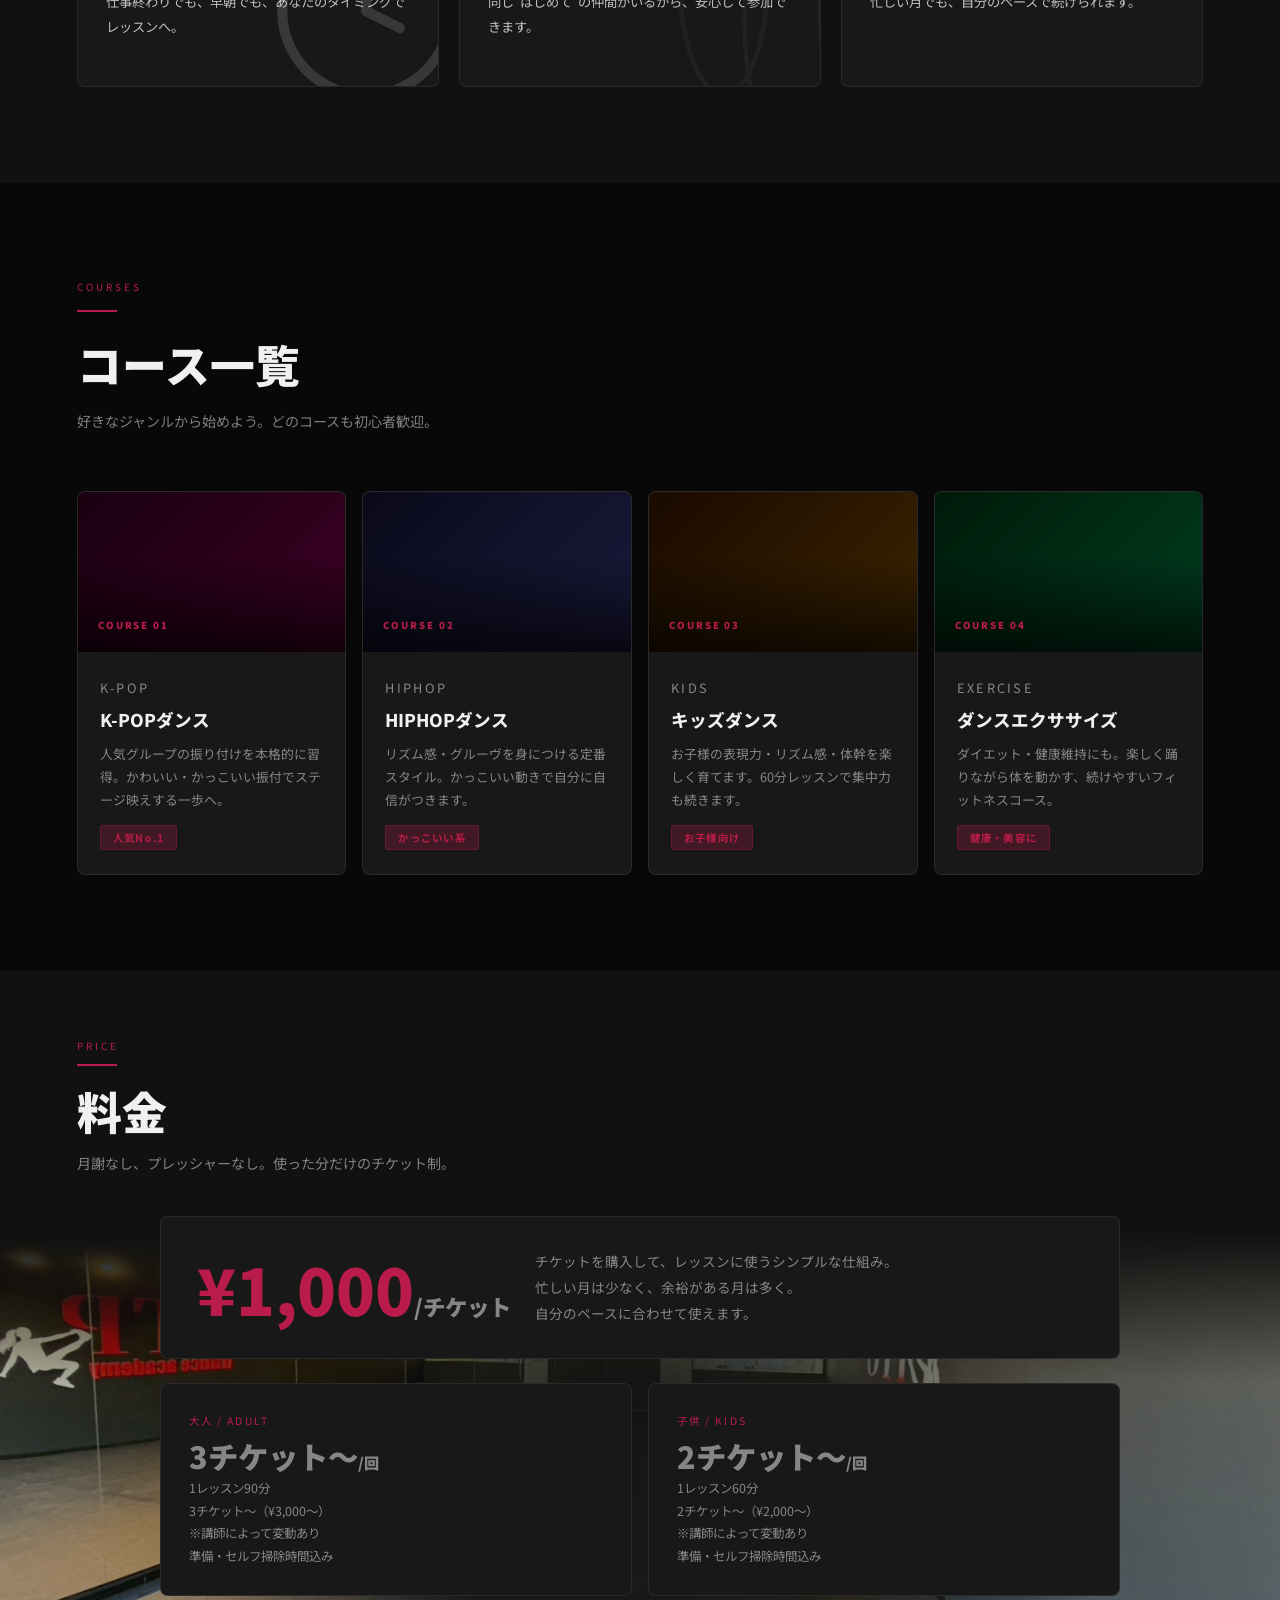
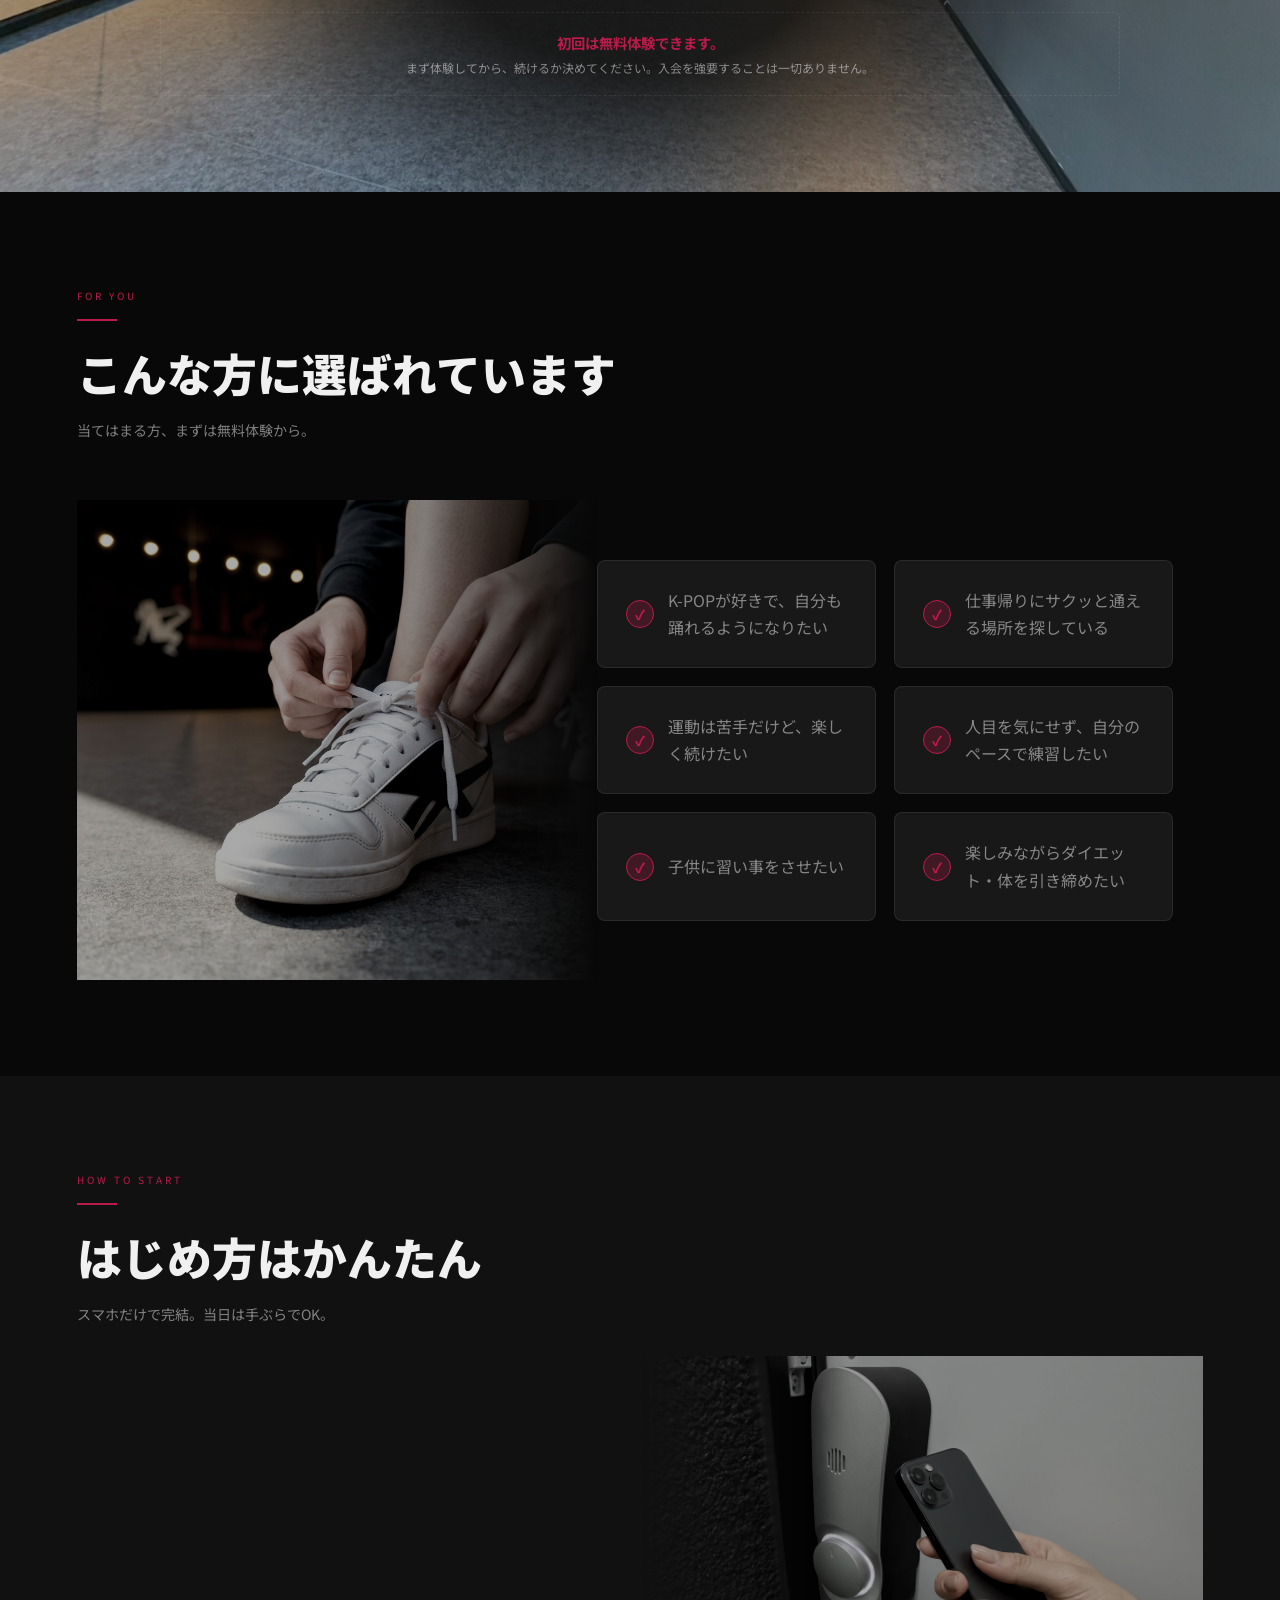
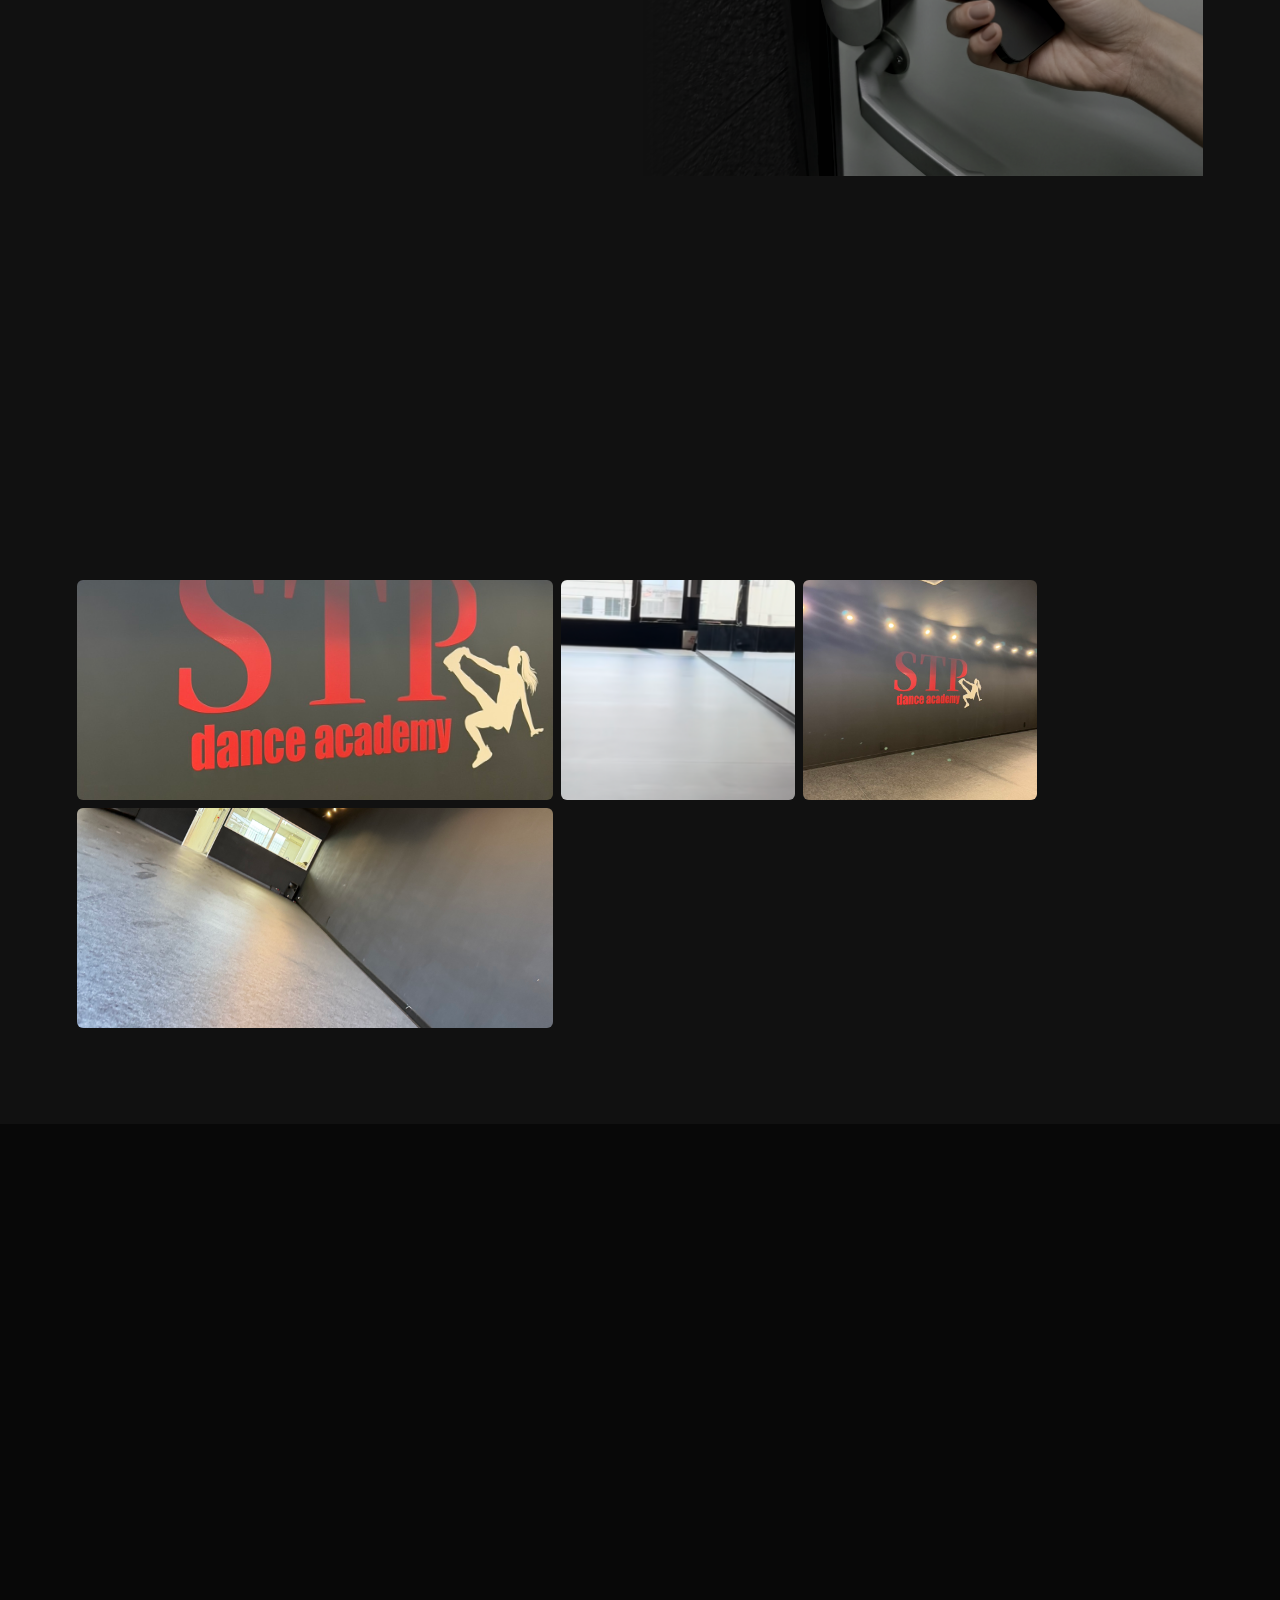
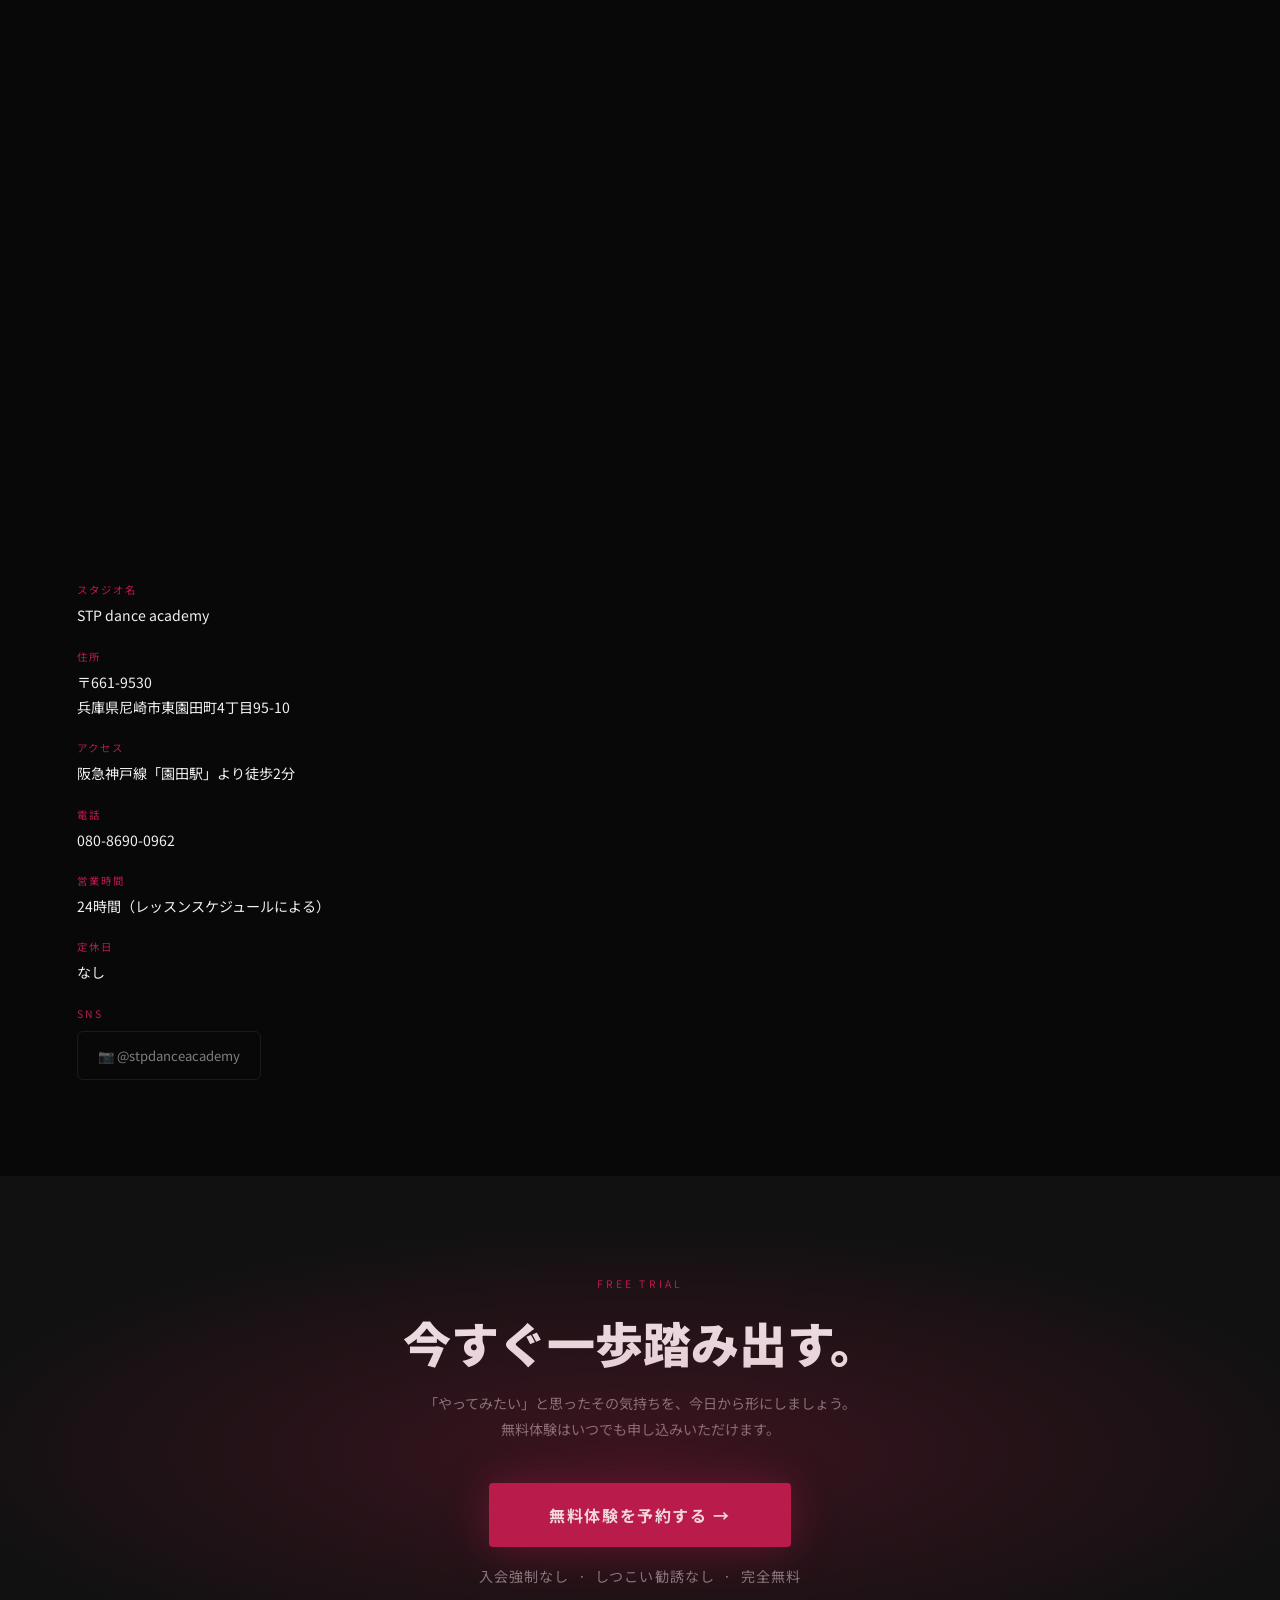
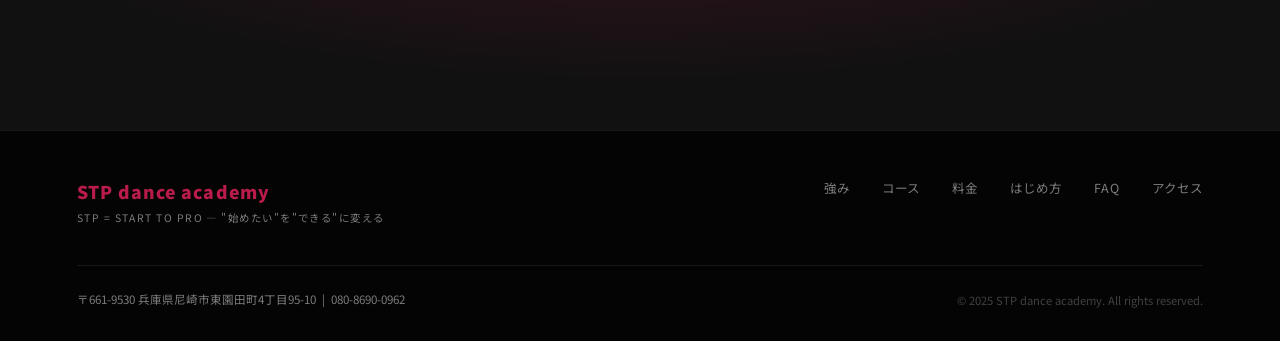
==== commit b848427e: "FOR YOU カードの縦padding増加・gap調整、HOW TO 画像幅・フェード微調整 Co-Authored-By: Claude Sonnet 4.6 <noreply@anthropic" ====
--- a/index.html
+++ b/index.html
@@ -647,18 +647,18 @@
       align-items: center;
     }
     @media (min-width: 768px) {
-      .narrow-inner { grid-template-columns: 576px 1fr; gap: 0; }
+      .narrow-inner { grid-template-columns: 520px 1fr; gap: 0; }
     }
     .narrow-list {
       display: grid;
       grid-template-columns: 1fr;
-      gap: 12px;
+      gap: 16px;
     }
     @media (min-width: 480px) {
       .narrow-list { grid-template-columns: repeat(2, 1fr); }
     }
     @media (min-width: 768px) {
-      .narrow-list { padding-right: 4%; }
+      .narrow-list { gap: 18px; padding-right: 5%; }
     }
     .narrow-img {
       display: none;
@@ -676,14 +676,14 @@
     }
     .narrow-item {
       display: flex; align-items: center; gap: 14px;
-      padding: 16px 20px; border: 1px solid rgba(255,255,255,0.14); border-radius: 8px;
+      padding: 19px 22px; border: 1px solid rgba(255,255,255,0.14); border-radius: 8px;
       background: rgba(18,18,18,0.82);
       backdrop-filter: blur(6px);
       -webkit-backdrop-filter: blur(6px);
     }
     @media (min-width: 768px) {
       .narrow-item {
-        padding: 22px 24px;
+        padding: 26px 28px;
         background: var(--surface);
         backdrop-filter: none;
         -webkit-backdrop-filter: none;
@@ -710,7 +710,7 @@
       align-items: center;
     }
     @media (min-width: 768px) {
-      .howto-inner { grid-template-columns: 1fr 640px; }
+      .howto-inner { grid-template-columns: 1fr 560px; }
     }
     .howto-steps-wrap { padding-left: 2%; }
     @media (max-width: 767px) { .howto-steps-wrap { padding-left: 0; } }
@@ -724,8 +724,8 @@
       object-fit: cover; object-position: center;
       display: block;
       filter: brightness(0.68) contrast(1.1) saturate(0.6);
-      mask-image: linear-gradient(to right, transparent 0%, rgba(0,0,0,0.6) 18%, black 42%, black 100%);
-      -webkit-mask-image: linear-gradient(to right, transparent 0%, rgba(0,0,0,0.6) 18%, black 42%, black 100%);
+      mask-image: linear-gradient(to right, transparent 0%, rgba(0,0,0,0.4) 12%, black 36%, black 100%);
+      -webkit-mask-image: linear-gradient(to right, transparent 0%, rgba(0,0,0,0.4) 12%, black 36%, black 100%);
     }
     .steps {
       display: flex; gap: 0;
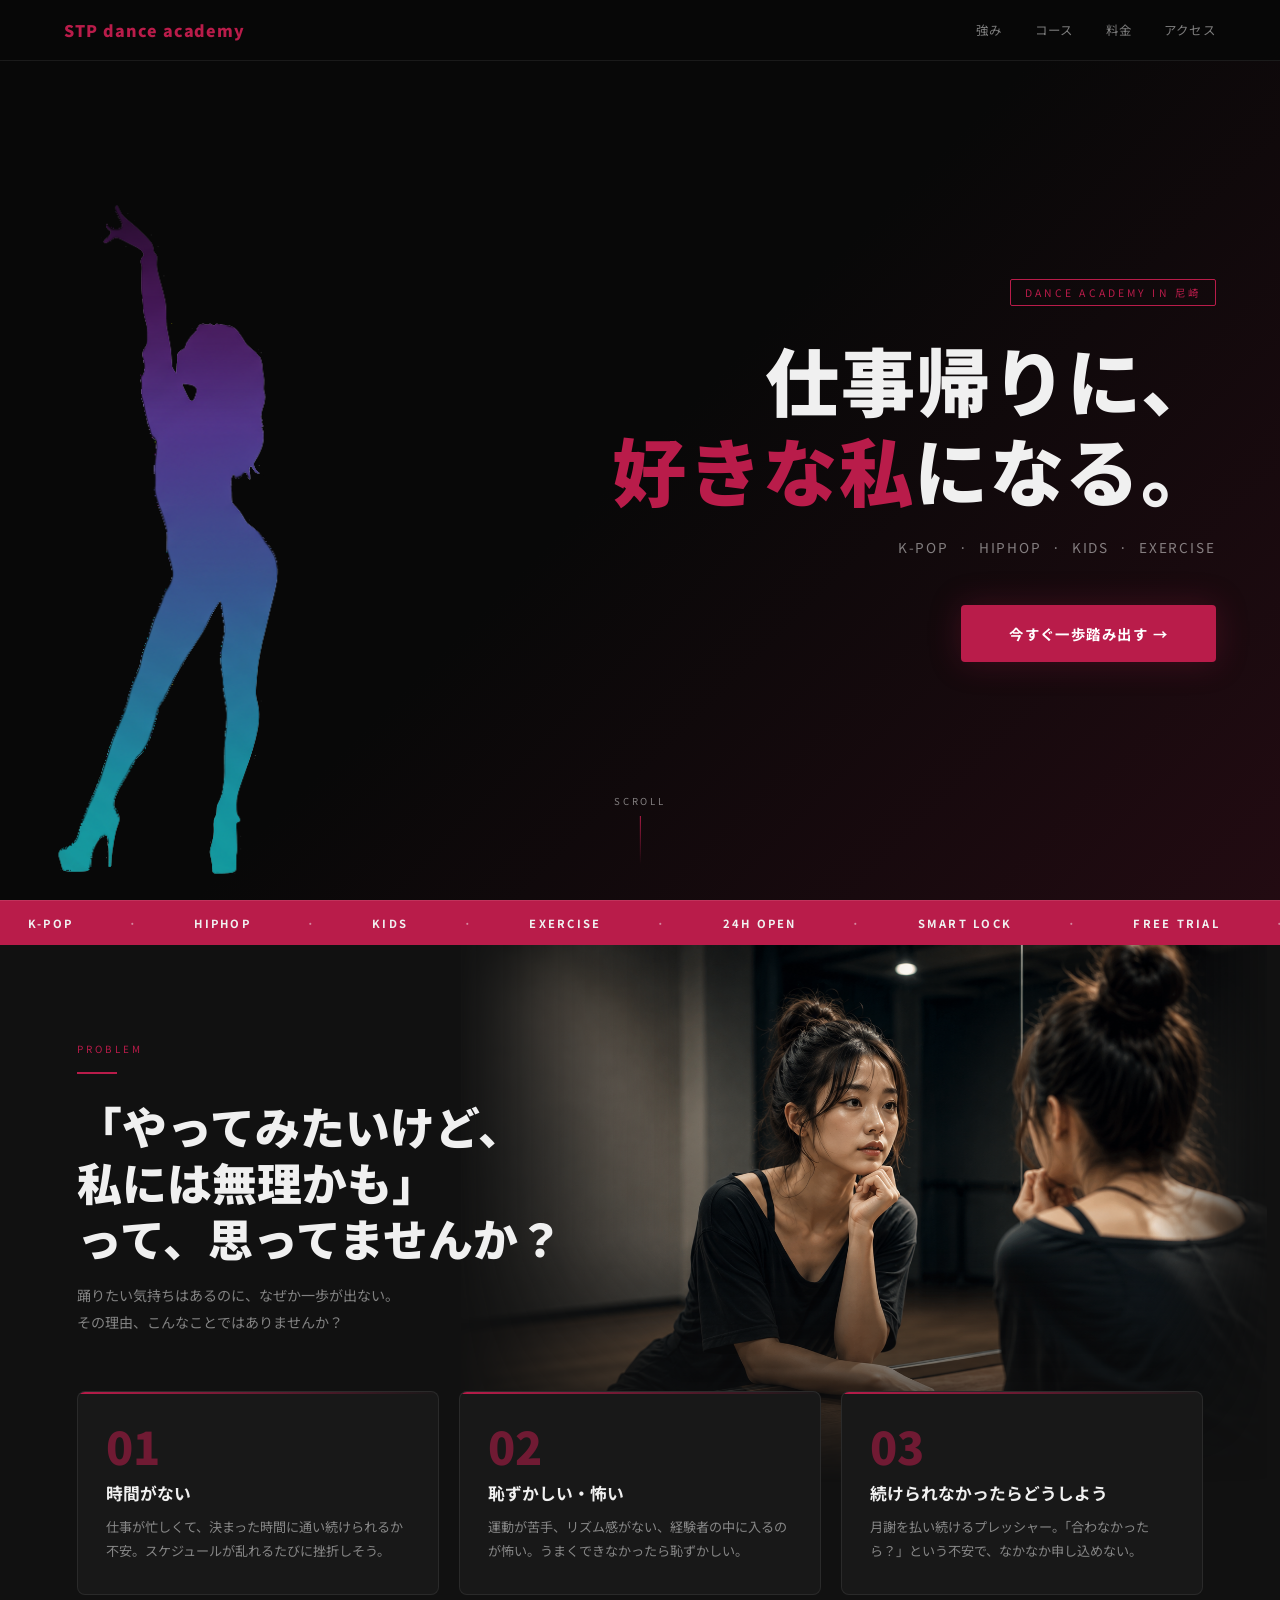
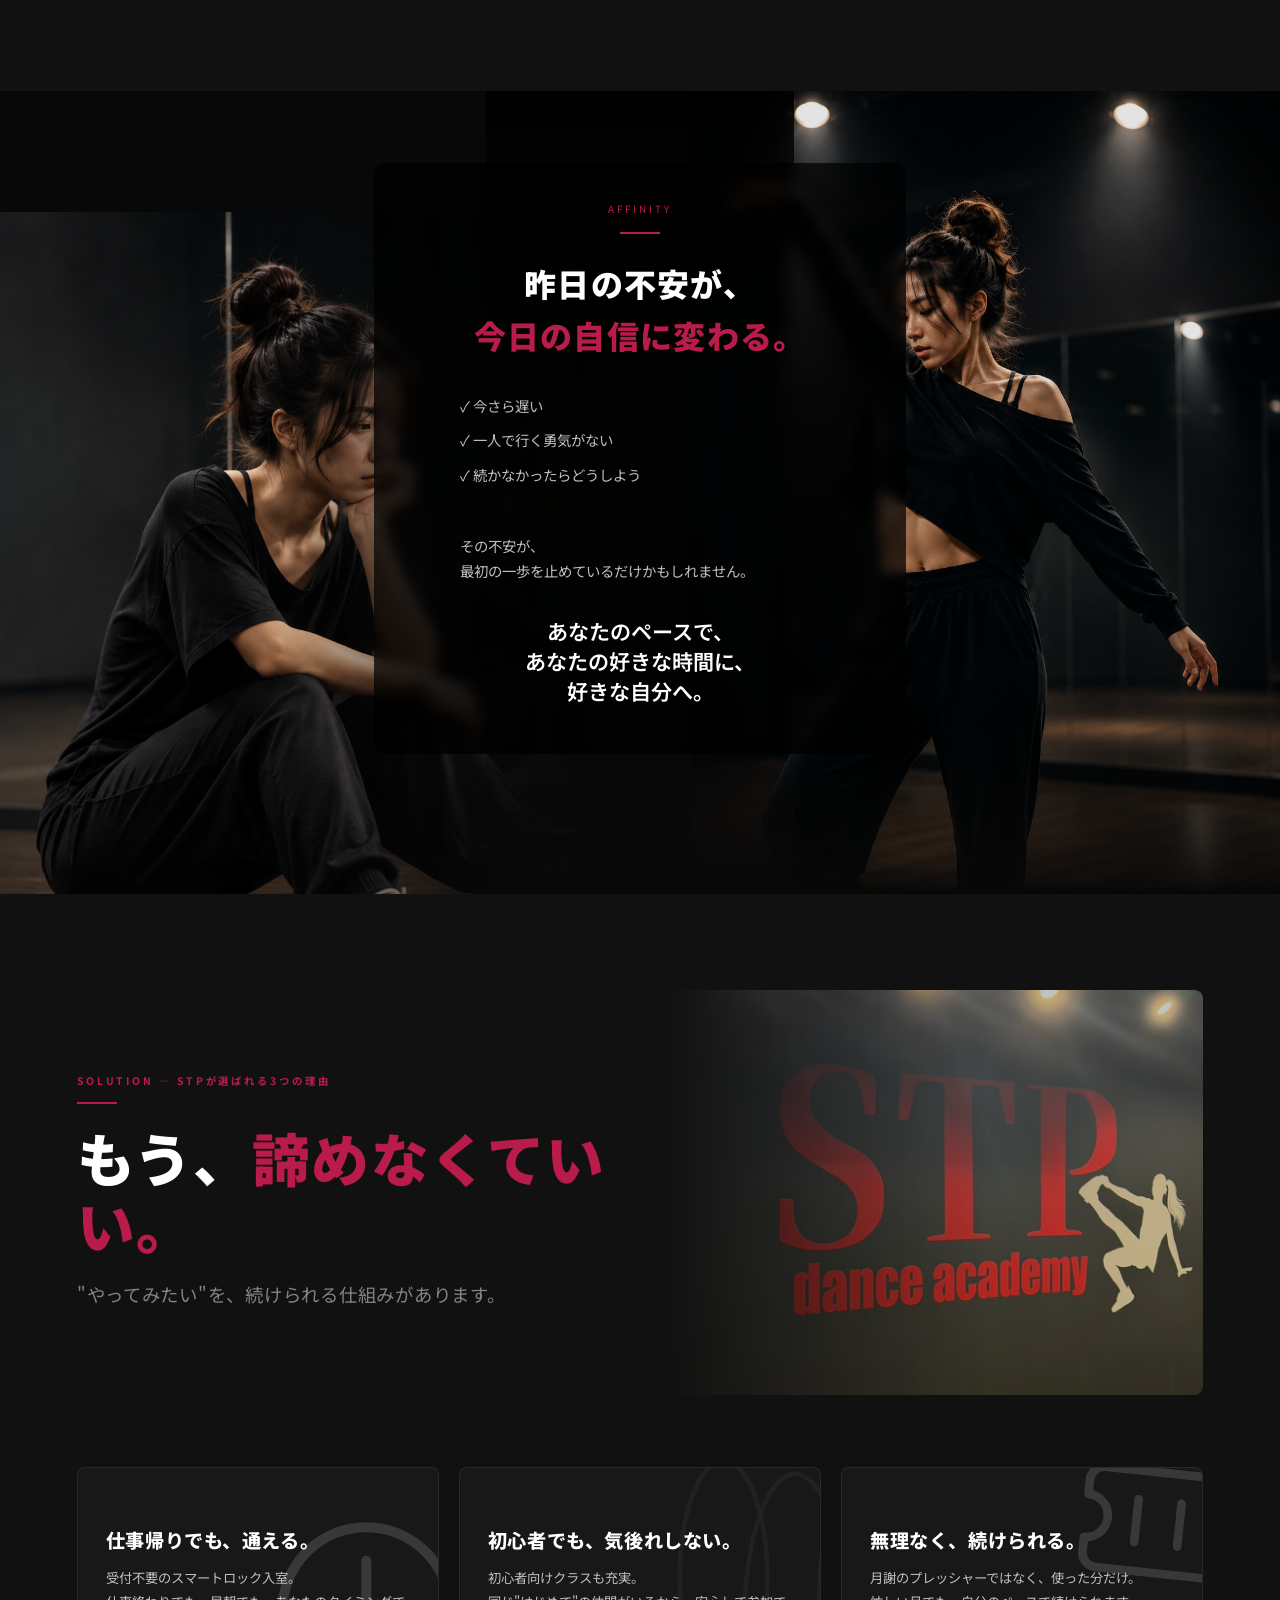
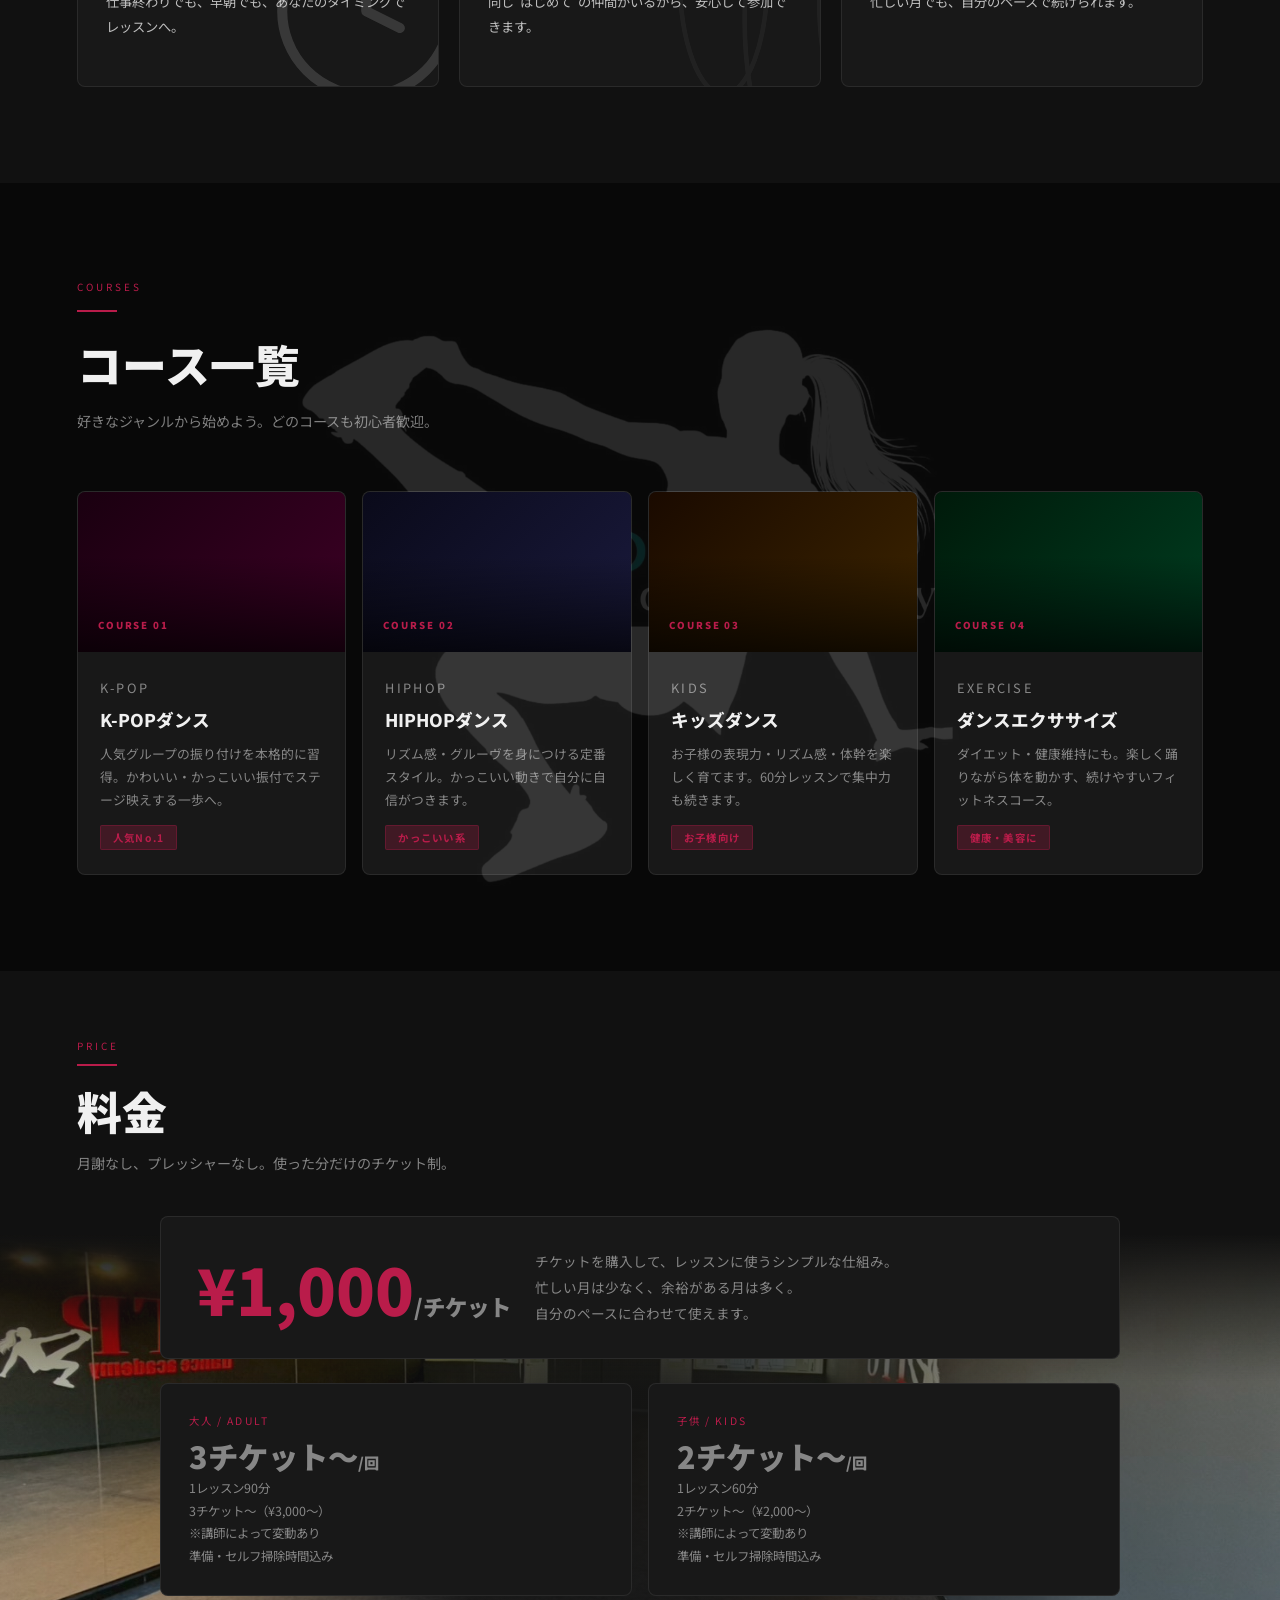
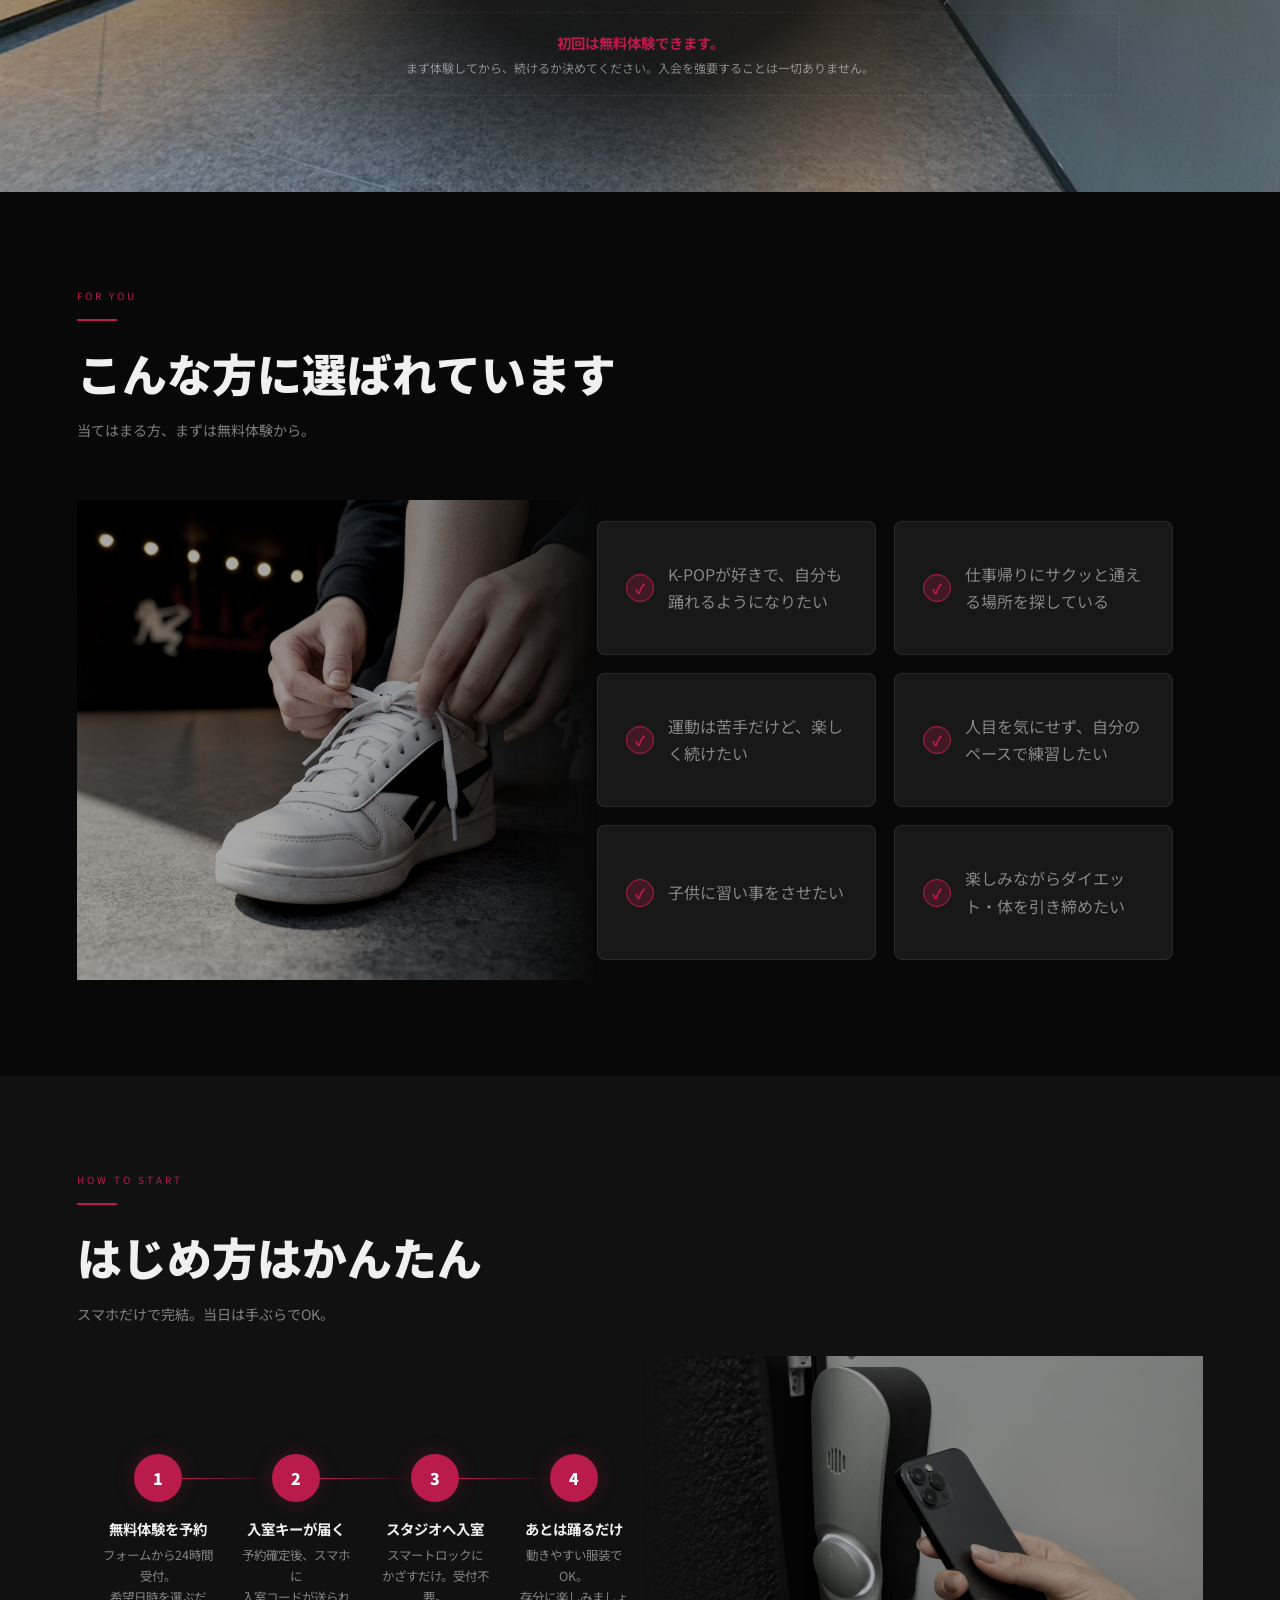
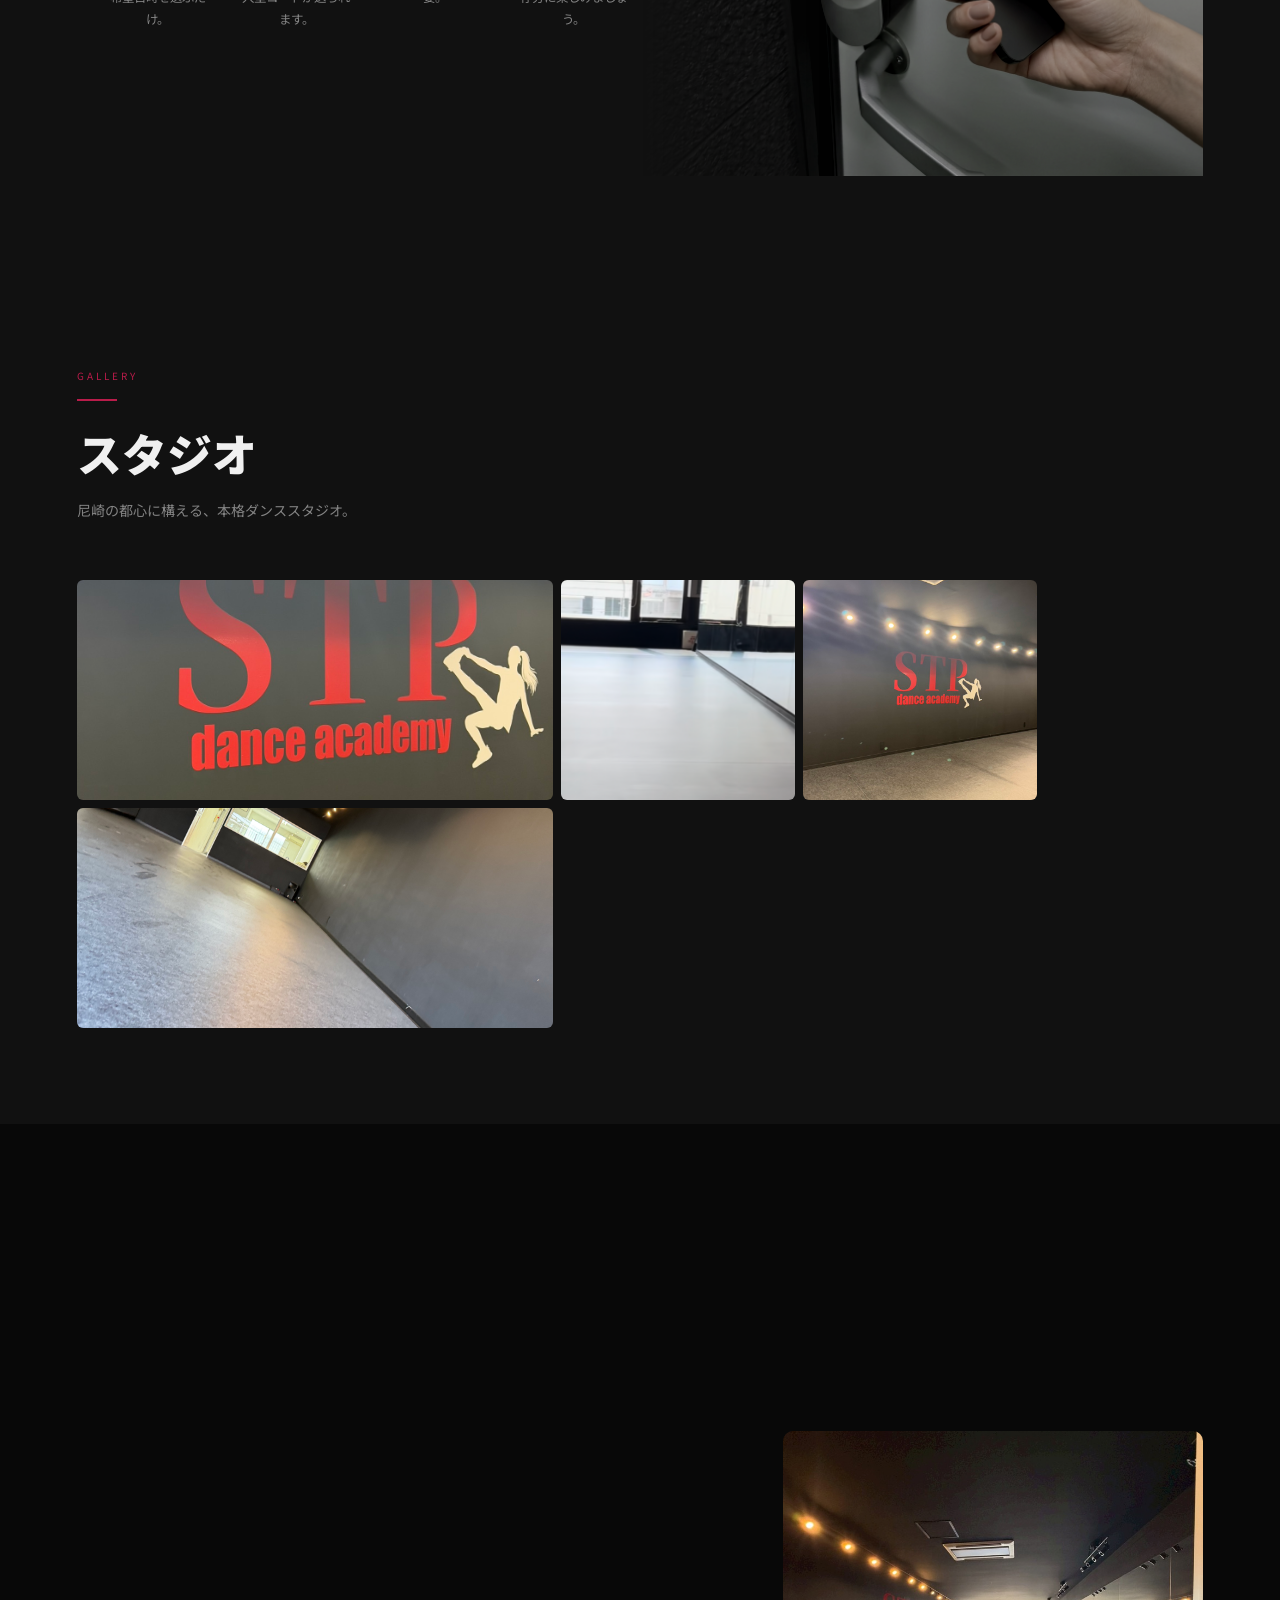
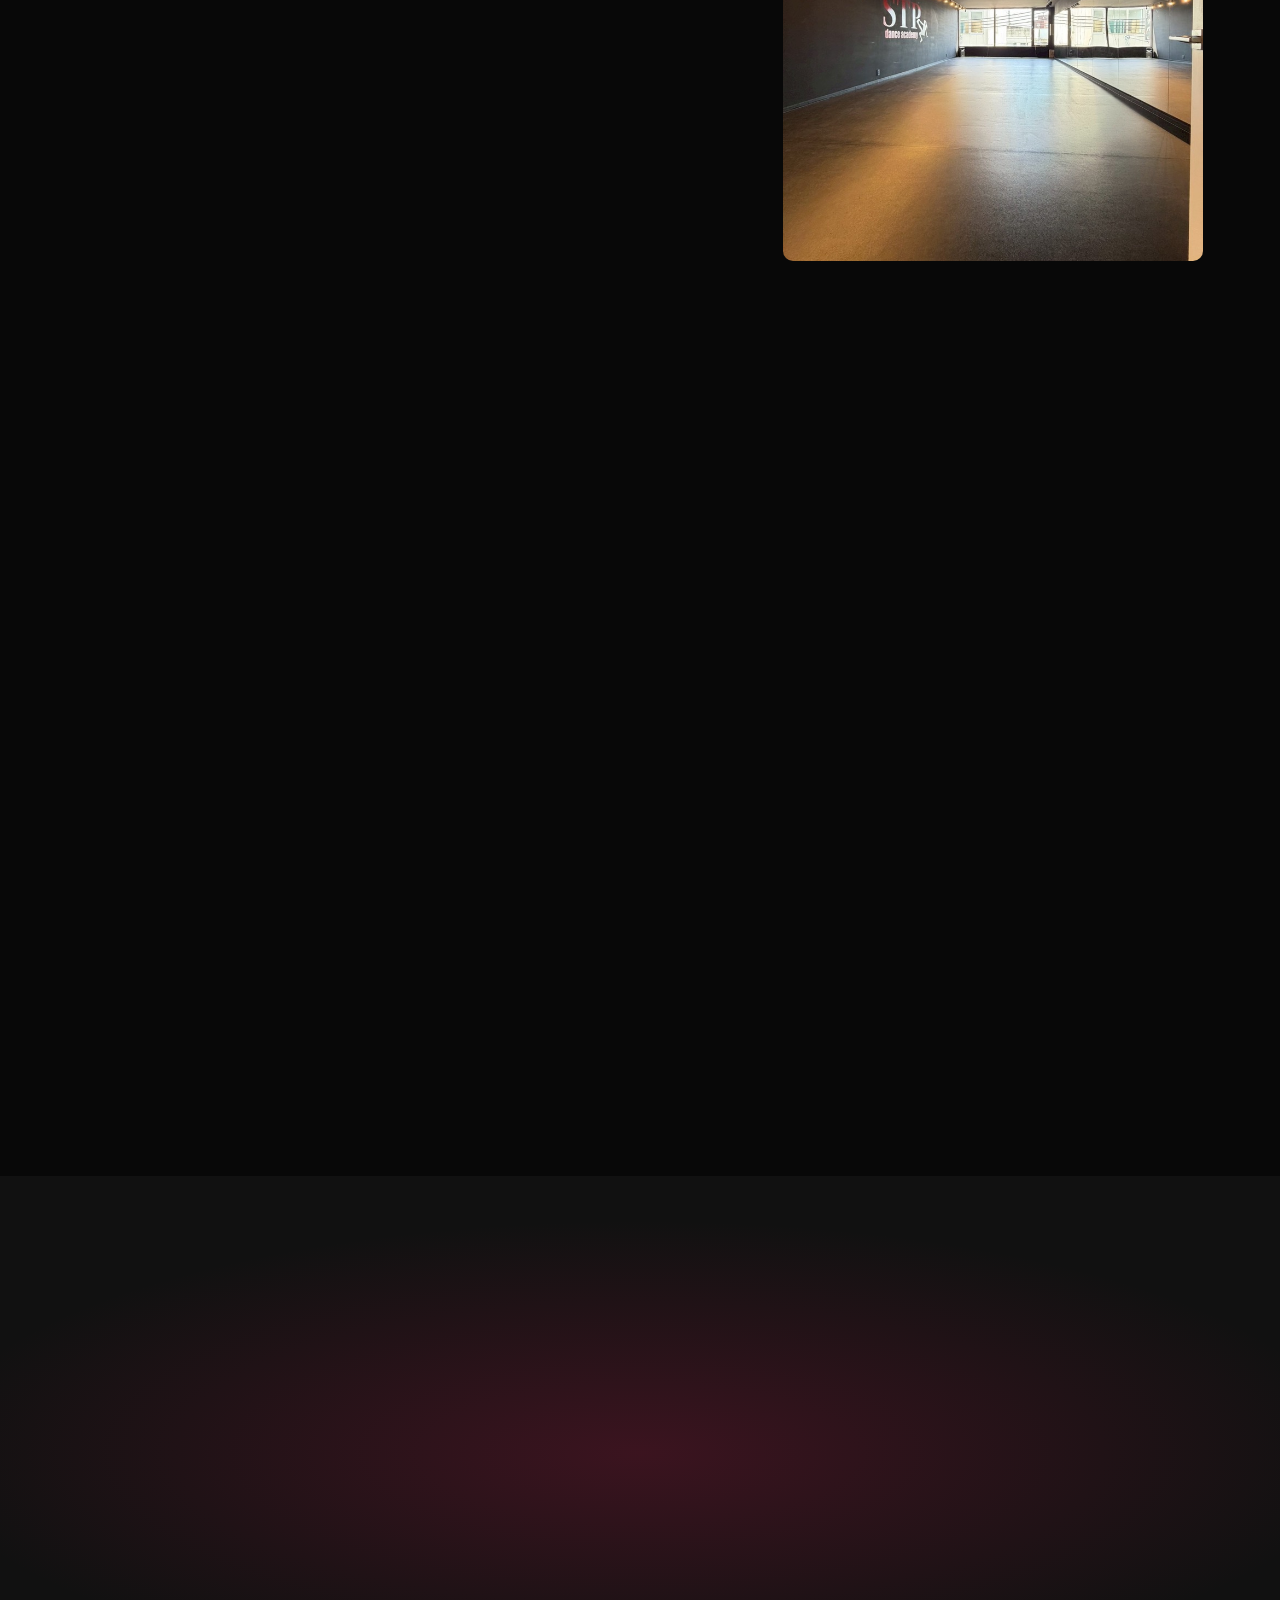
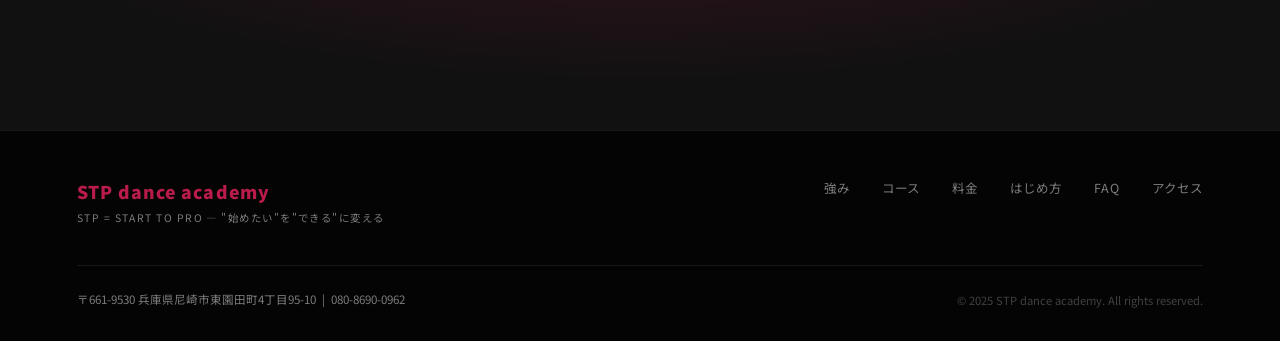
==== commit 004bb8e1: "FAQセクション2カラム化、ACCESSマップ・駅写真追加、HEROダンサー画像、COURSESロゴ透かし、FOR YOUカードpadding調整" ====
--- a/index.html
+++ b/index.html
@@ -127,6 +127,28 @@
     .hero-scroll span {
       font-size: 0.6rem; letter-spacing: 0.3em; color: var(--muted);
     }
+    .hero-dancer {
+      position: absolute; z-index: 2;
+      left: -8.5%; bottom: 0;
+      height: 88%;
+      width: auto;
+      object-fit: contain;
+      object-position: bottom;
+      -webkit-mask-image: linear-gradient(to top, rgba(0,0,0,0.85) 60%, transparent 100%),
+                          linear-gradient(to right, transparent 0%, rgba(0,0,0,1) 30%);
+      -webkit-mask-composite: source-in;
+      mask-image: linear-gradient(to top, rgba(0,0,0,0.85) 60%, transparent 100%),
+                  linear-gradient(to right, transparent 0%, rgba(0,0,0,1) 30%);
+      mask-composite: intersect;
+      pointer-events: none;
+    }
+    @media (max-width: 768px) {
+      .hero-dancer {
+        height: 55%;
+        left: -2%;
+        opacity: 0.45;
+      }
+    }
     .scroll-line {
       width: 1px; height: 48px;
       background: linear-gradient(to bottom, var(--red), transparent);
@@ -480,7 +502,17 @@
     }
 
     /* ====== COURSES ====== */
-    .courses { background: var(--bg); }
+    .courses { background: var(--bg); position: relative; overflow: hidden; }
+    .courses::before {
+      content: '';
+      position: absolute;
+      inset: 0;
+      background: url('images/logo-bg.jpeg') center/70% no-repeat;
+      filter: invert(1);
+      mix-blend-mode: screen;
+      opacity: 0.13;
+      pointer-events: none;
+    }
     .courses-grid {
       display: grid;
       grid-template-columns: repeat(auto-fit, minmax(220px, 1fr));
@@ -676,14 +708,14 @@
     }
     .narrow-item {
       display: flex; align-items: center; gap: 14px;
-      padding: 19px 22px; border: 1px solid rgba(255,255,255,0.14); border-radius: 8px;
+      padding: 28px 22px; border: 1px solid rgba(255,255,255,0.14); border-radius: 8px;
       background: rgba(18,18,18,0.82);
       backdrop-filter: blur(6px);
       -webkit-backdrop-filter: blur(6px);
     }
     @media (min-width: 768px) {
       .narrow-item {
-        padding: 26px 28px;
+        padding: 39px 28px;
         background: var(--surface);
         backdrop-filter: none;
         -webkit-backdrop-filter: none;
@@ -772,7 +804,32 @@
 
     /* ====== FAQ ====== */
     .faq { background: var(--bg); }
-    .faq-list { max-width: 720px; display: flex; flex-direction: column; gap: 2px; }
+    .faq-inner {
+      display: grid;
+      grid-template-columns: 1fr;
+      gap: 48px;
+      align-items: start;
+    }
+    @media (min-width: 900px) {
+      .faq-inner { grid-template-columns: 1fr 420px; gap: 56px; align-items: start; }
+    }
+    .faq-list { display: flex; flex-direction: column; gap: 2px; }
+    .faq-photo {
+      display: none;
+    }
+    @media (min-width: 900px) {
+      .faq-photo {
+        display: block;
+        border-radius: 10px;
+        overflow: hidden;
+      }
+      .faq-photo img {
+        width: 100%; height: 100%;
+        object-fit: cover;
+        object-position: center;
+        display: block;
+      }
+    }
     .faq-item {
       border: 1px solid var(--border); border-radius: 6px;
       background: var(--surface); overflow: hidden;
@@ -829,12 +886,35 @@
     /* ====== ACCESS ====== */
     .access { background: var(--bg); }
     .access-inner {
-      display: grid; gap: 40px;
+      display: grid; gap: 24px;
       grid-template-columns: 1fr;
-      max-width: 800px;
     }
     @media (min-width: 640px) {
       .access-inner { grid-template-columns: 1fr 1fr; }
+    }
+    @media (min-width: 960px) {
+      .access-inner { grid-template-columns: 1fr 1fr; gap: 28px; overflow: hidden; }
+      .access-visuals {
+        display: grid;
+        grid-template-columns: 1fr 280px;
+        gap: 8px;
+        transform: translateX(-10%);
+        width: 110%;
+      }
+    }
+    .access-photos {
+      height: 360px;
+      border-radius: 8px;
+      overflow: hidden;
+      border: 1px solid var(--border);
+    }
+    @media (max-width: 959px) {
+      .access-photos { height: 240px; }
+    }
+    .access-photos img {
+      width: 100%; height: 100%;
+      object-fit: cover; object-position: right top;
+      display: block;
     }
     .access-info dt {
       font-size: 0.65rem; letter-spacing: 0.2em; color: var(--red);
@@ -854,12 +934,10 @@
     .access-map {
       border-radius: 8px; overflow: hidden;
       border: 1px solid var(--border);
-      background: var(--surface);
-      height: 240px;
-      display: flex; align-items: center; justify-content: center;
-    }
-    .access-map p {
-      font-size: 0.78rem; color: var(--muted); letter-spacing: 0.1em; text-align: center;
+      height: 360px;
+    }
+    .access-map iframe {
+      width: 100%; height: 100%; border: 0; display: block;
     }
 
     /* ====== CTA BAND ====== */
@@ -975,6 +1053,7 @@
       </video>
     </div>
     <div class="hero-overlay"></div>
+    <img src="images/dancer-hero.png" alt="" class="hero-dancer">
     <div class="hero-content">
       <p class="hero-label reveal">DANCE ACADEMY IN 尼崎</p>
       <h1 class="hero-title reveal delay-1">
@@ -1324,6 +1403,7 @@
     <div class="section-divider reveal"></div>
     <h2 class="section-title reveal">よくある質問</h2>
     <p class="section-sub reveal delay-1">気になることがあればお気軽にお問い合わせください。</p>
+    <div class="faq-inner">
     <div class="faq-list">
       <div class="faq-item reveal delay-1">
         <button class="faq-q">
@@ -1373,6 +1453,10 @@
         </button>
         <div class="faq-a">チケットの有効期限については、予約システム（山田太郎）の申し込みページでご確認ください。</div>
       </div>
+    </div>
+    <div class="faq-photo">
+      <img src="images/faq-studio.jpeg" alt="STP dance academy スタジオ内観">
+    </div>
     </div>
   </section>
 
@@ -1402,8 +1486,16 @@
           </a>
         </dd>
       </dl>
-      <div class="access-map reveal delay-2">
-        <p>📍 MAP<br><span style="font-size:0.65rem; margin-top:6px; display:block;">兵庫県尼崎市東園田町4丁目95-10</span></p>
+      <div class="access-visuals">
+        <div class="access-map reveal delay-2">
+          <iframe
+            src="https://www.google.com/maps/embed?pb=!1m18!1m12!1m3!1d1631.8!2d135.4468916!3d34.7532039!2m3!1f0!2f0!3f0!3m2!1i1024!2i768!4f13.1!3m3!1m2!1s0x6000ef00216627d3%3A0xf6e2f7acf45bfd34!2sSTP+dance+academy!5e0!3m2!1sja!2sjp!4v1"
+            allowfullscreen loading="lazy" referrerpolicy="no-referrer-when-downgrade">
+          </iframe>
+        </div>
+        <div class="access-photos reveal delay-3">
+          <img src="images/access-station.png" alt="園田駅">
+        </div>
       </div>
     </div>
   </section>
@@ -1459,6 +1551,22 @@
       floatCta.classList.toggle('visible', !entries[0].isIntersecting);
     }, { threshold: 0 });
     heroObs.observe(heroCta);
+
+    // FAQ photo height sync
+    const faqList = document.querySelector('.faq-list');
+    const faqPhoto = document.querySelector('.faq-photo');
+    if (faqList && faqPhoto) {
+      const syncFaqPhoto = () => {
+        if (window.innerWidth >= 900) {
+          faqPhoto.style.height = faqList.offsetHeight + 'px';
+        } else {
+          faqPhoto.style.height = '';
+        }
+      };
+      new ResizeObserver(syncFaqPhoto).observe(faqList);
+      window.addEventListener('resize', syncFaqPhoto);
+      syncFaqPhoto();
+    }
 
     // FAQ accordion
     document.querySelectorAll('.faq-q').forEach(btn => {
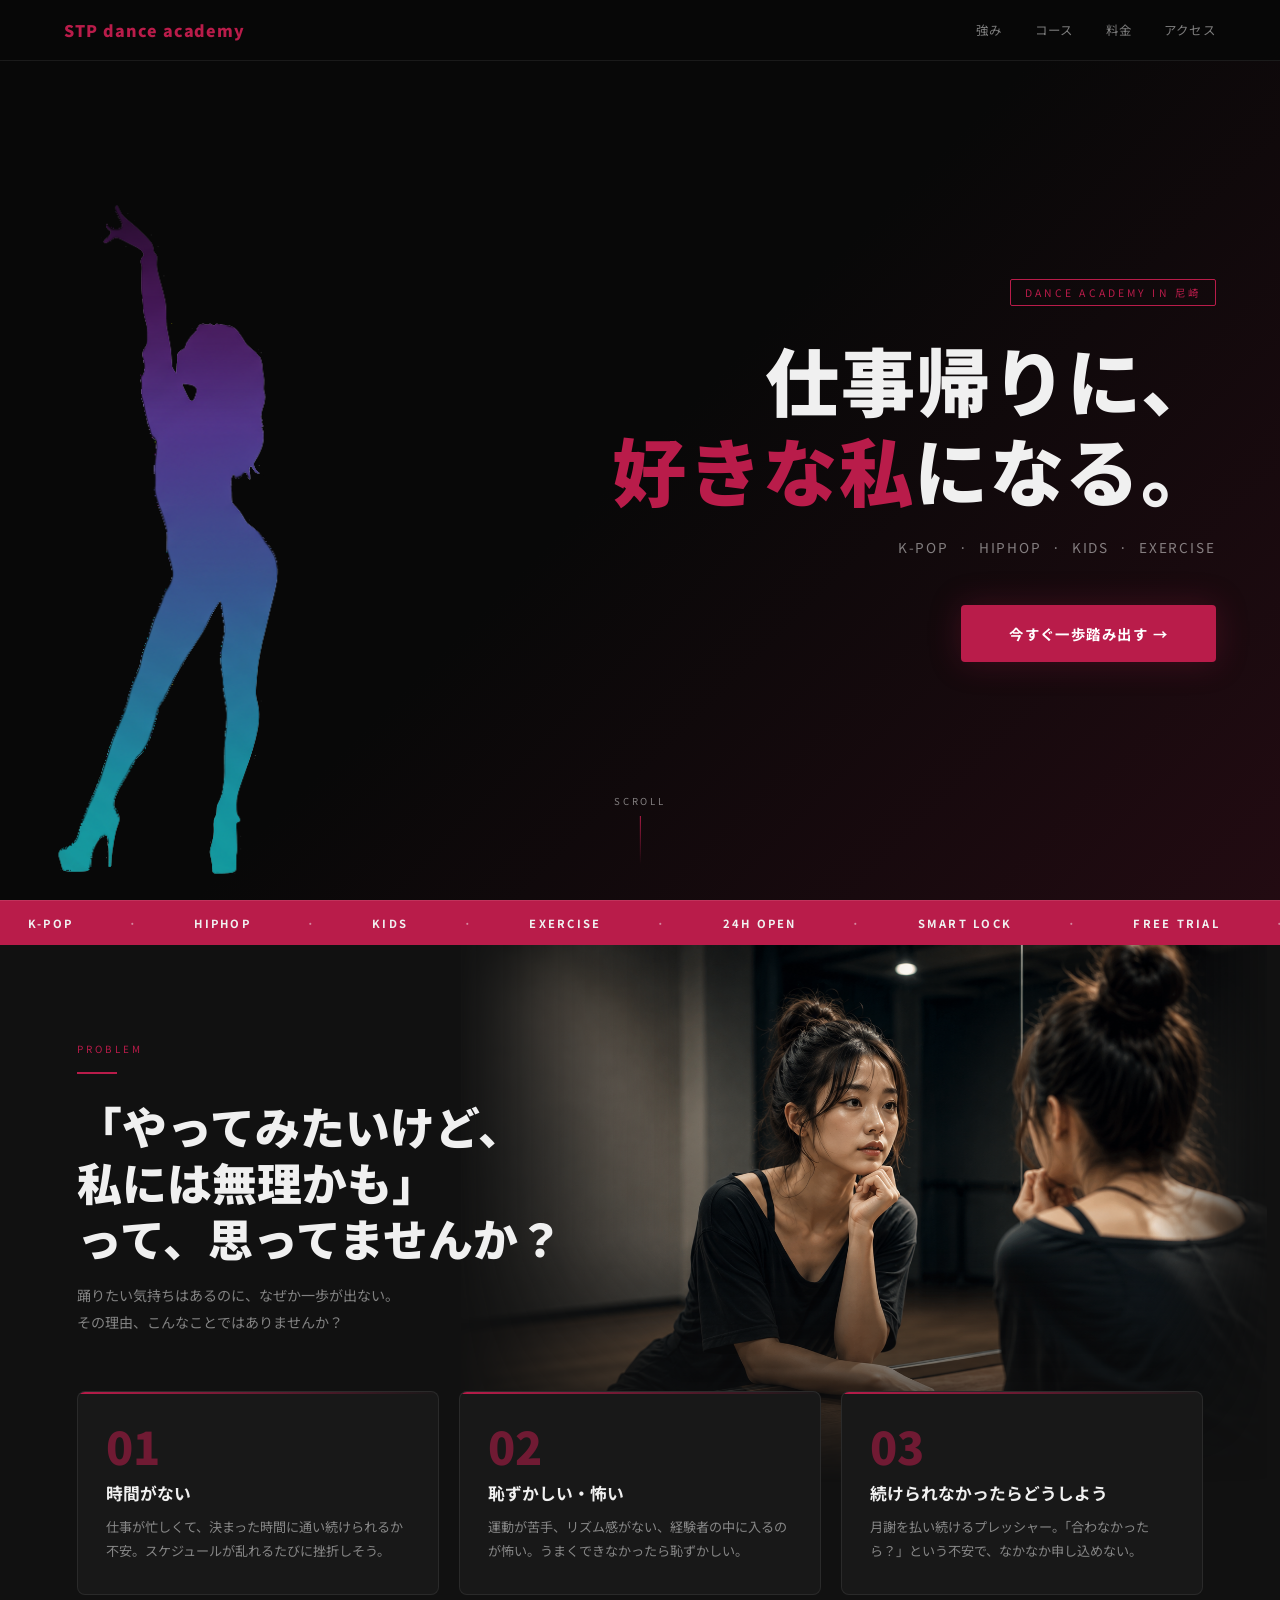
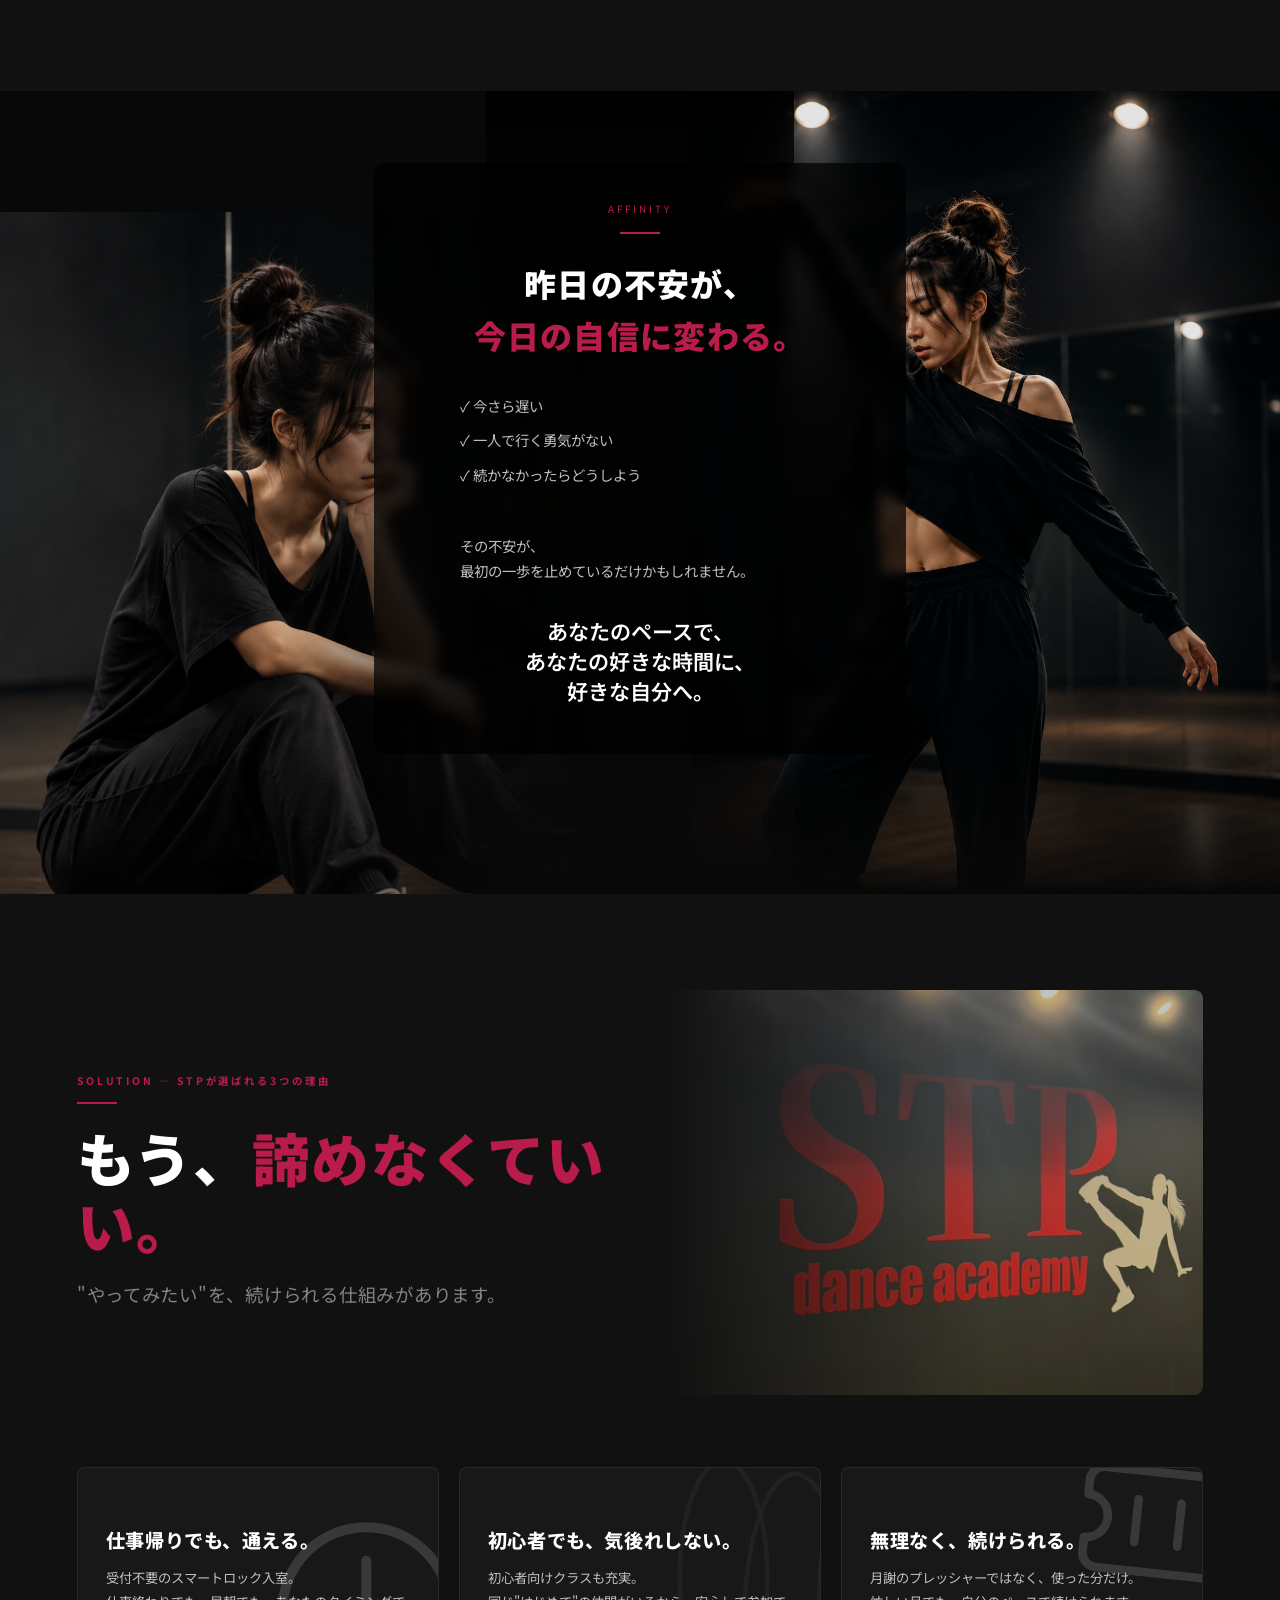
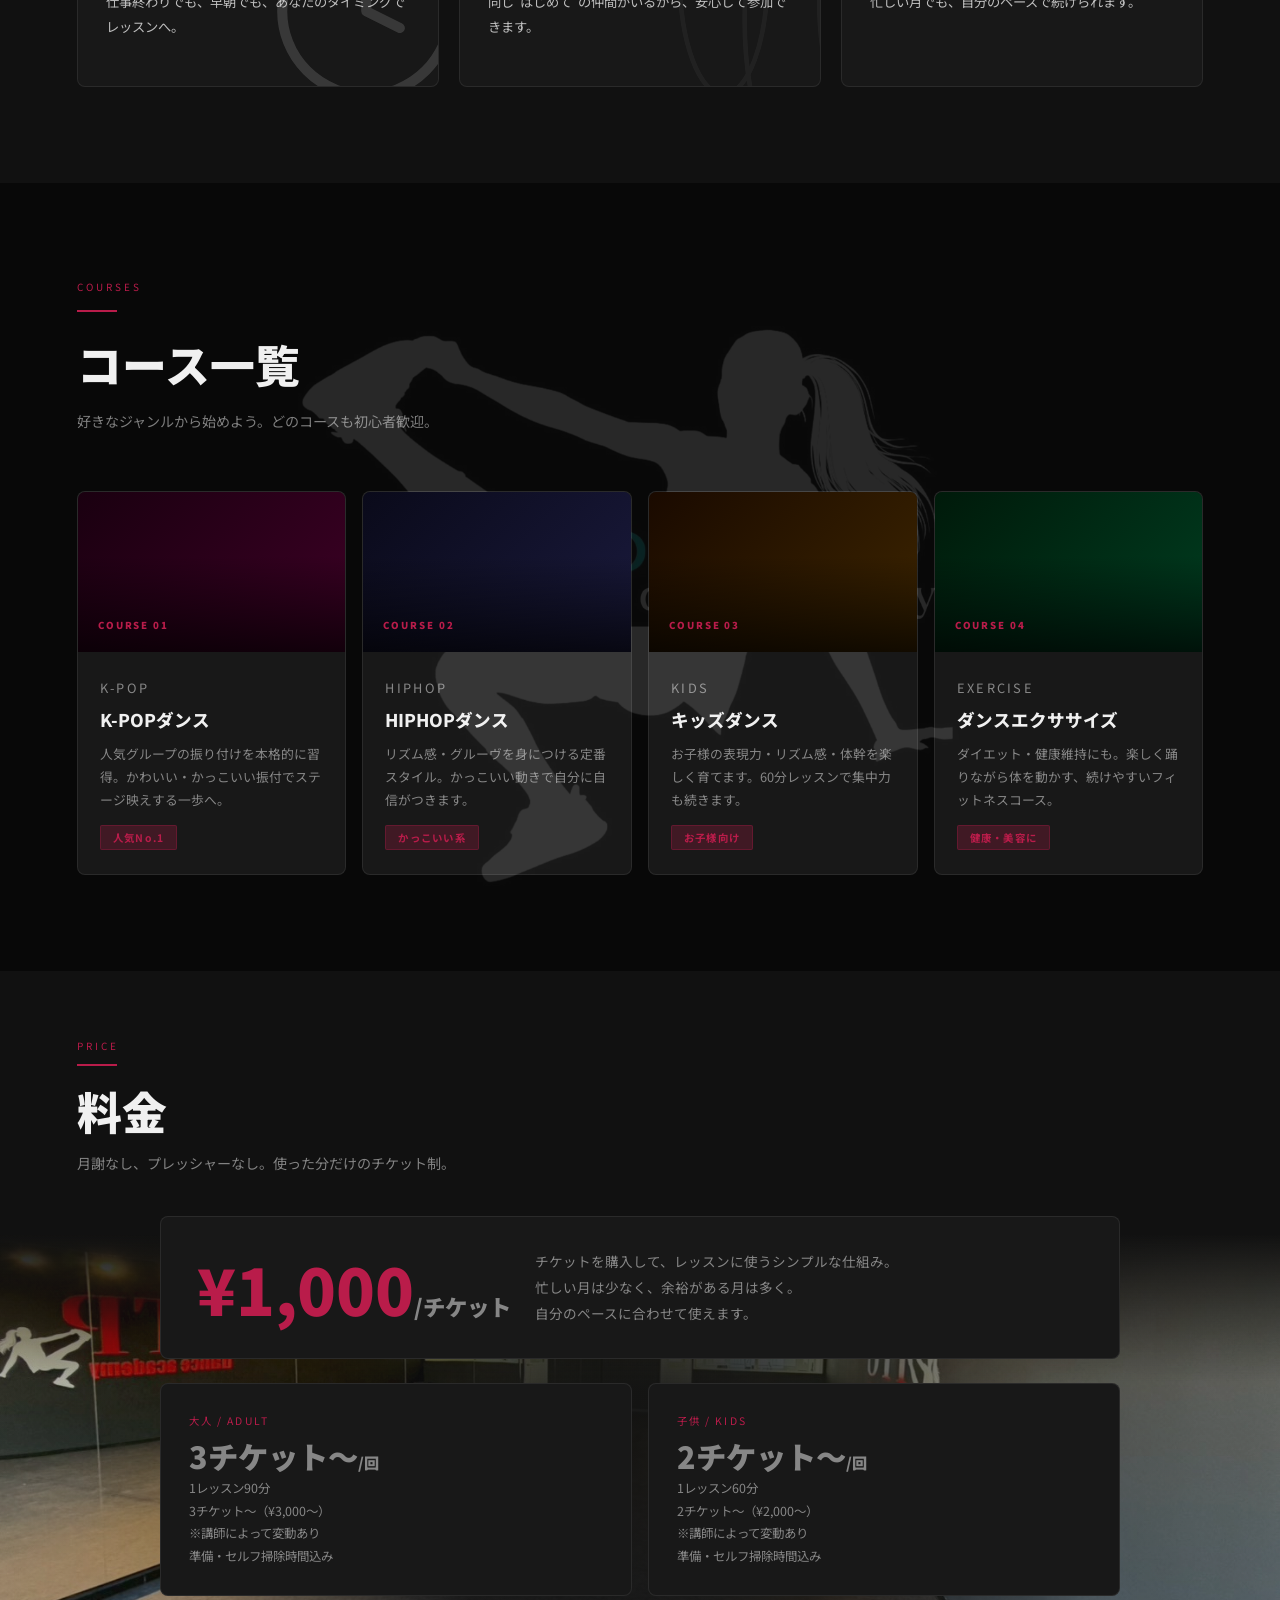
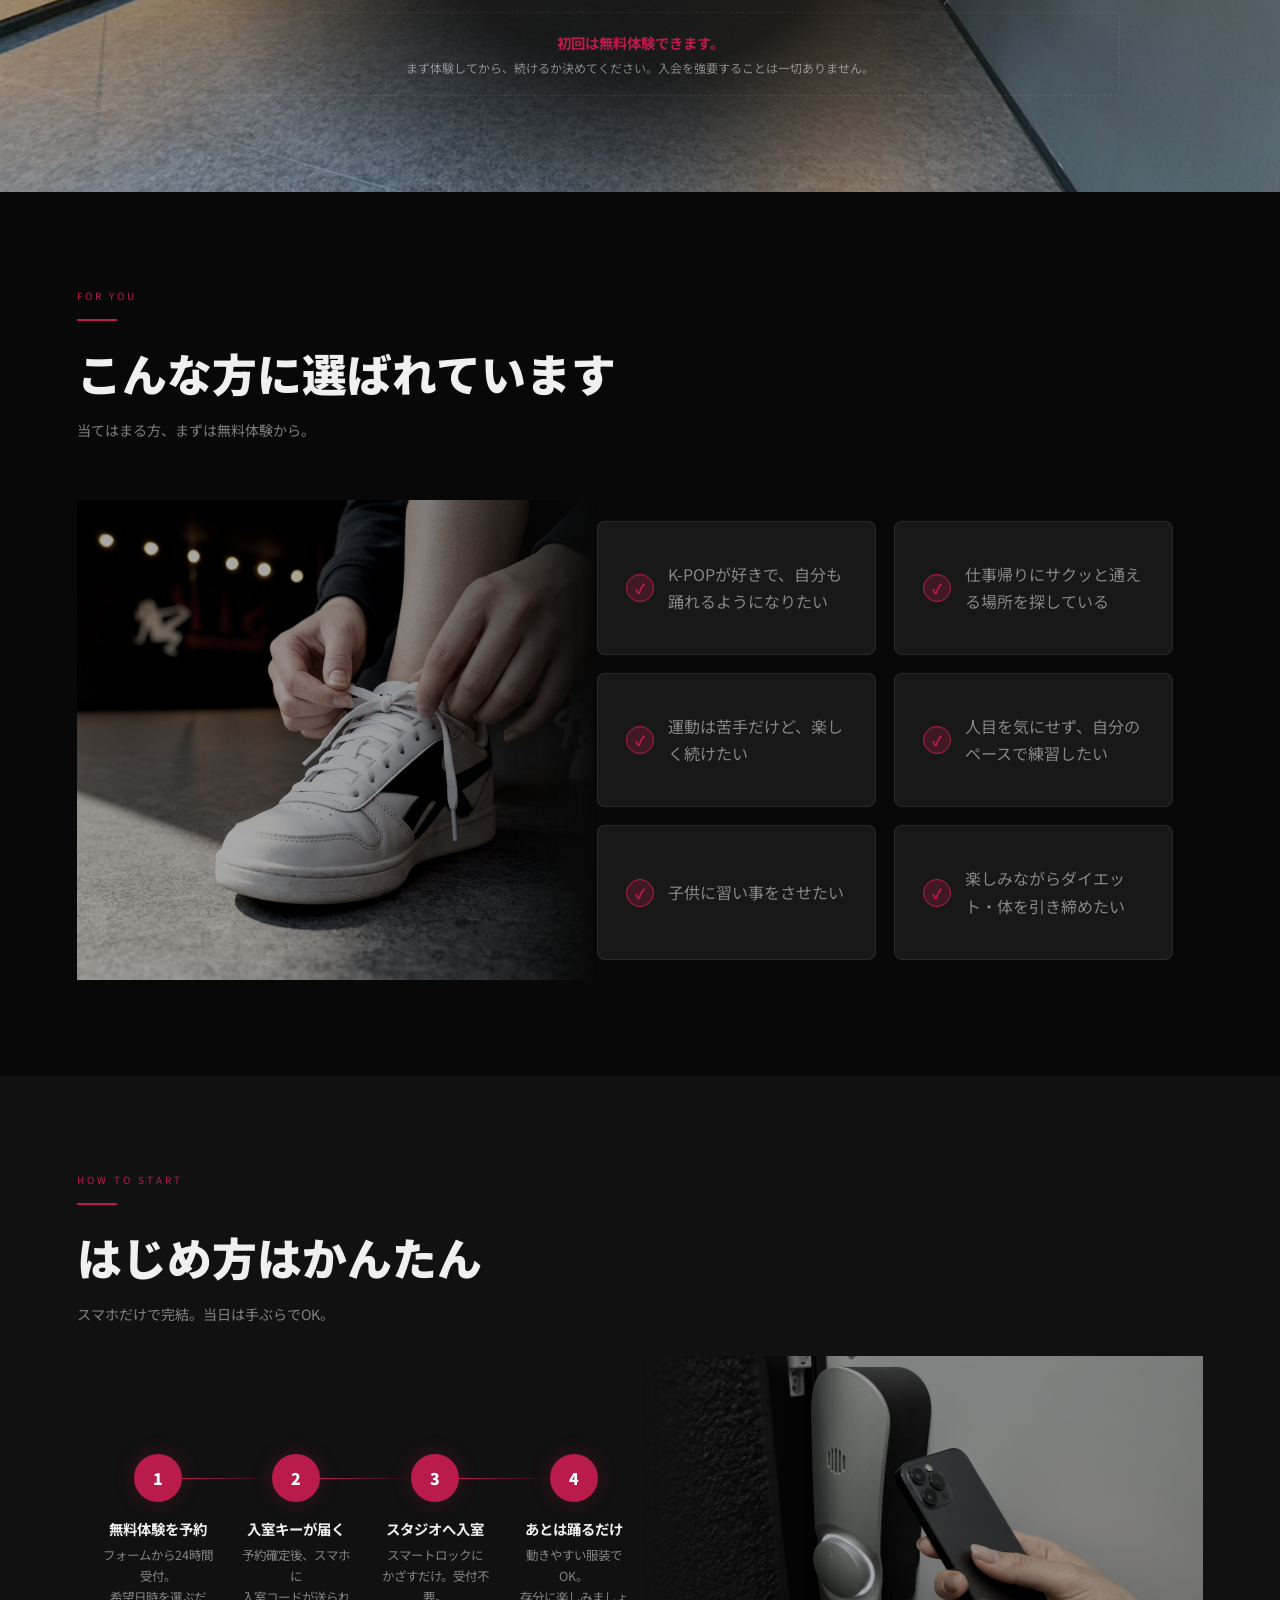
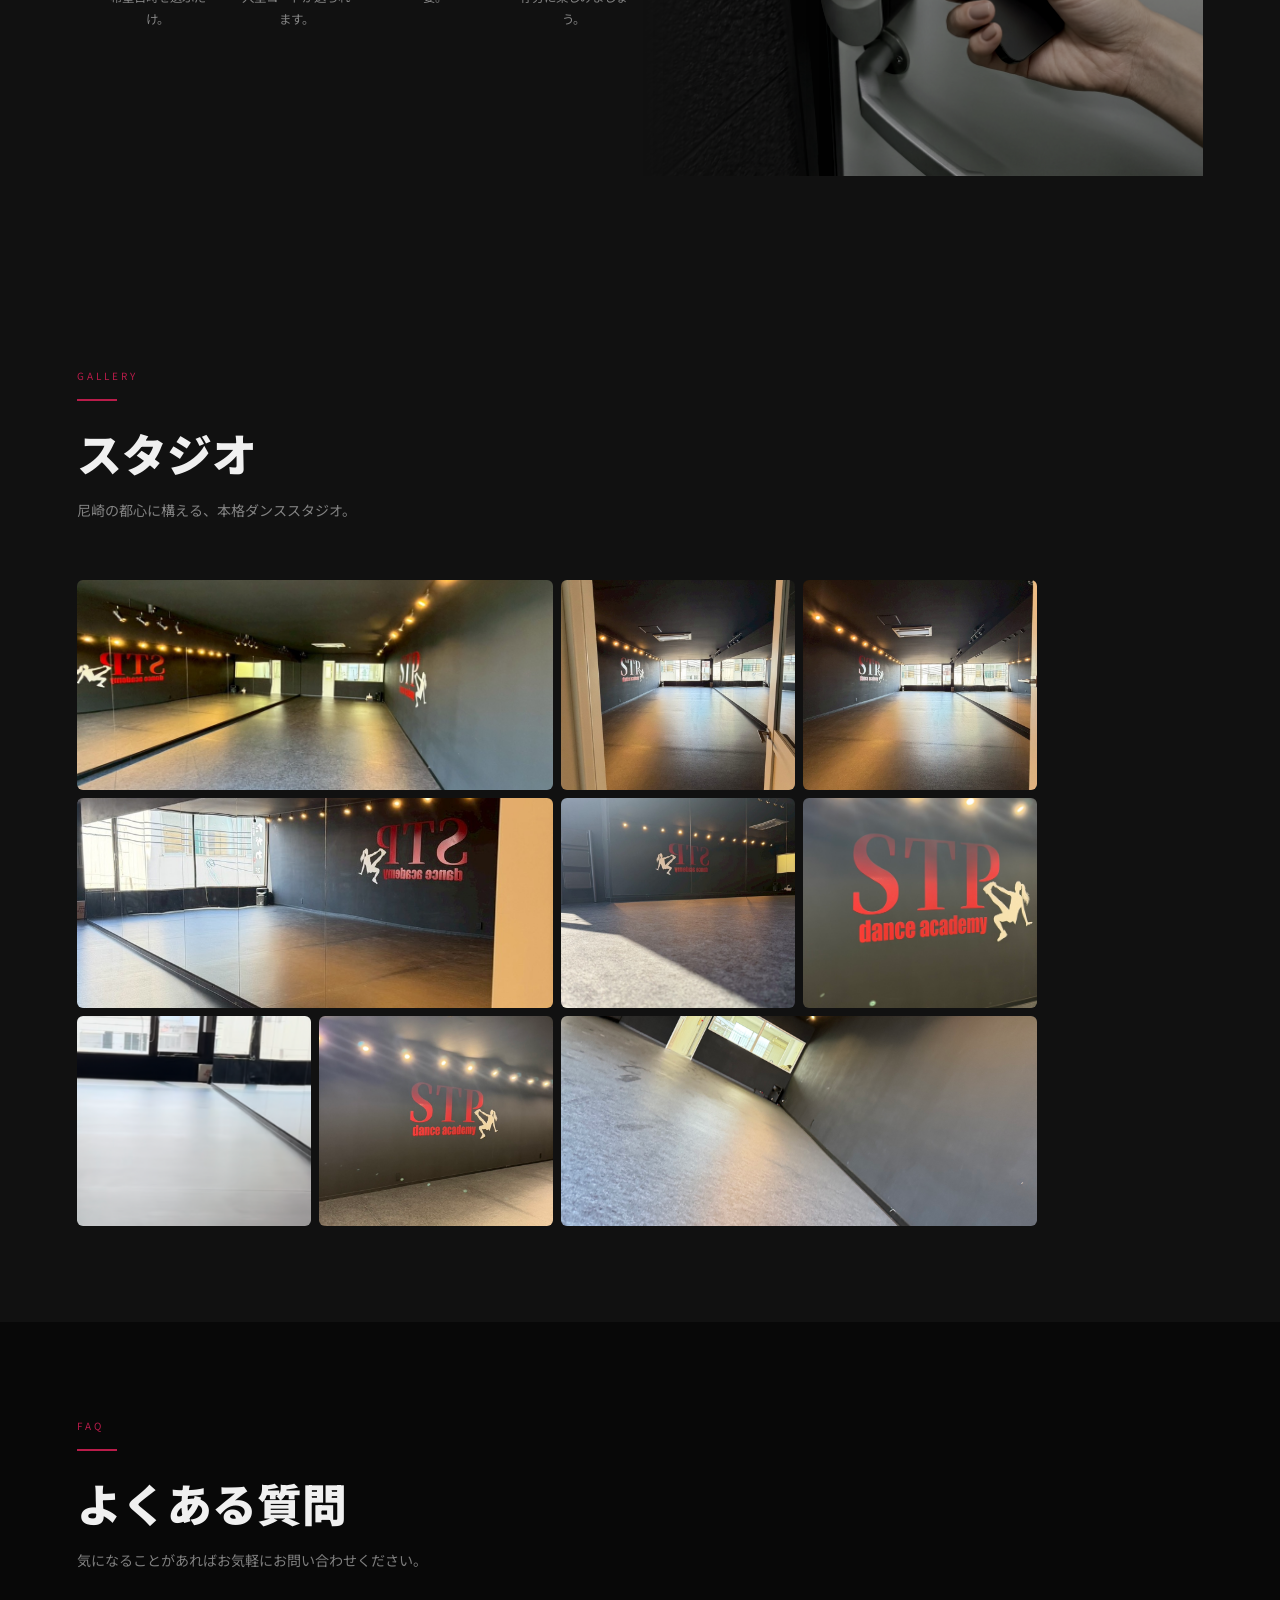
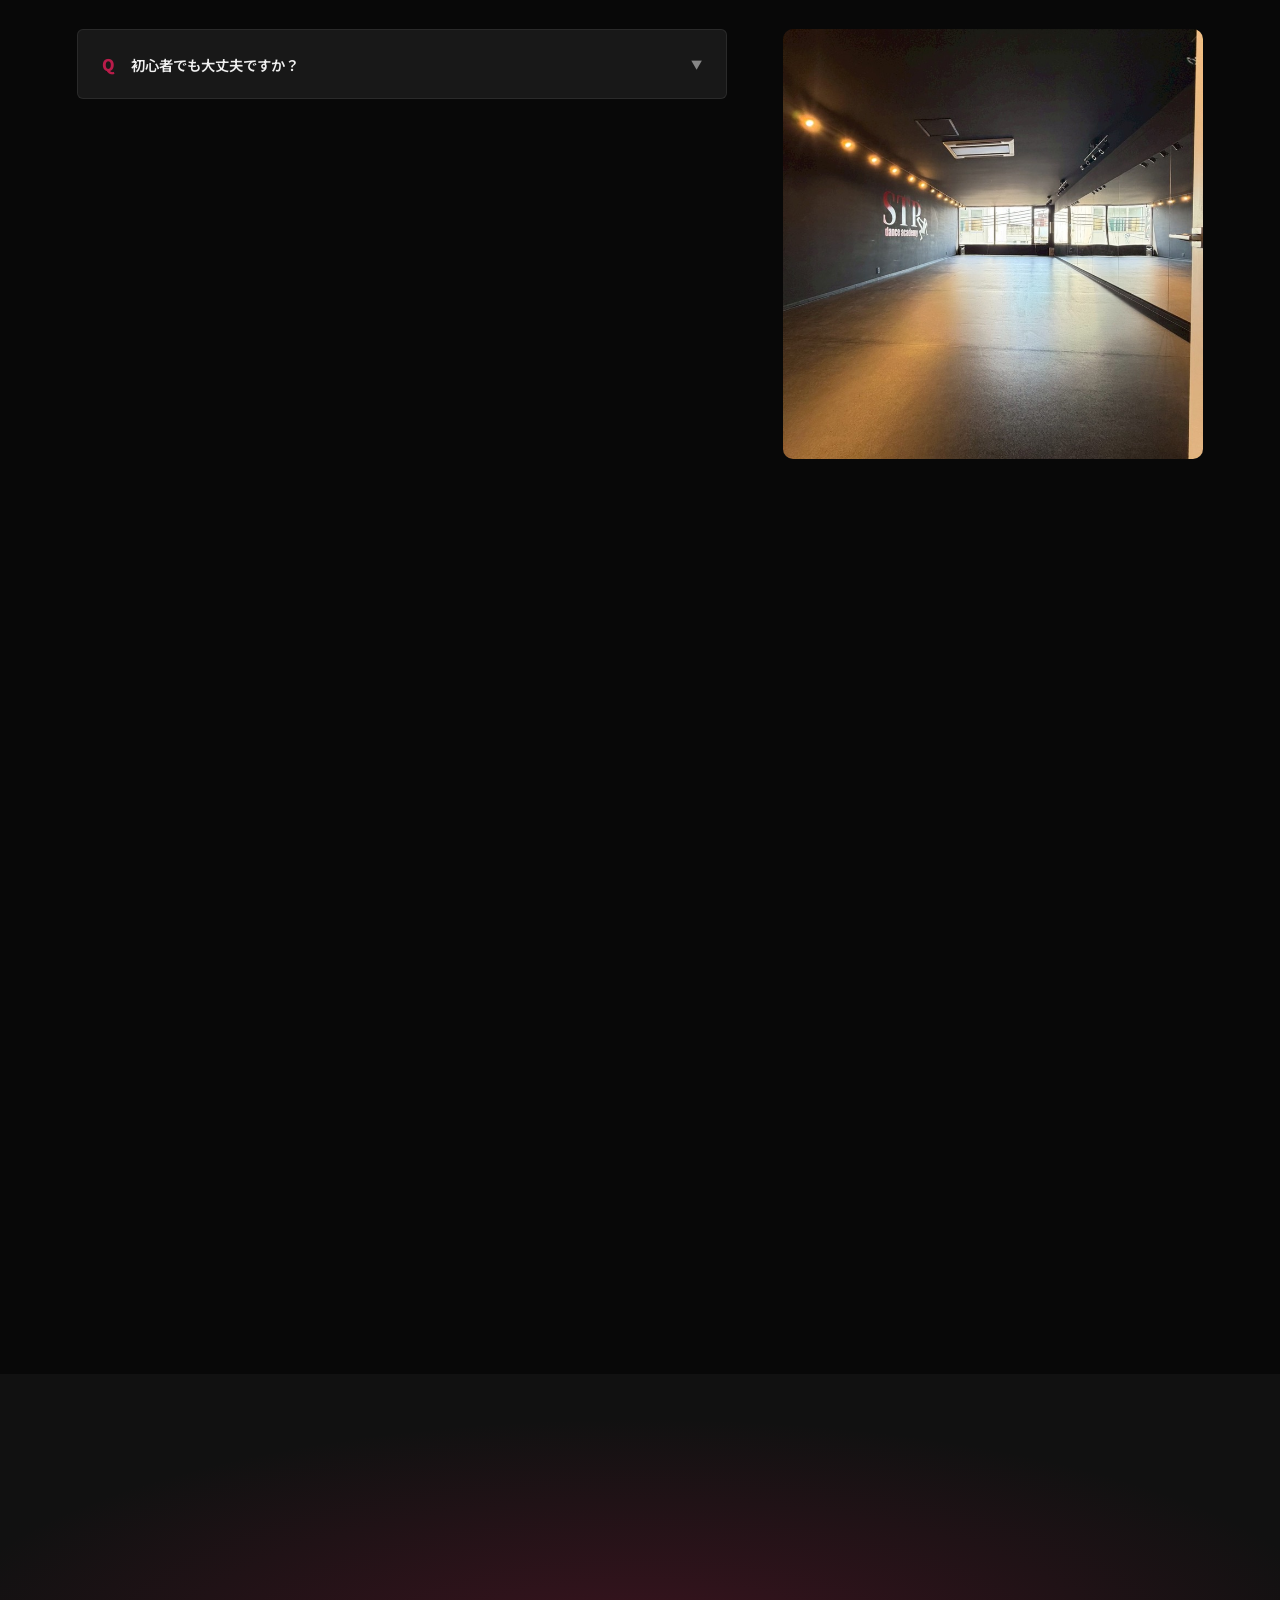
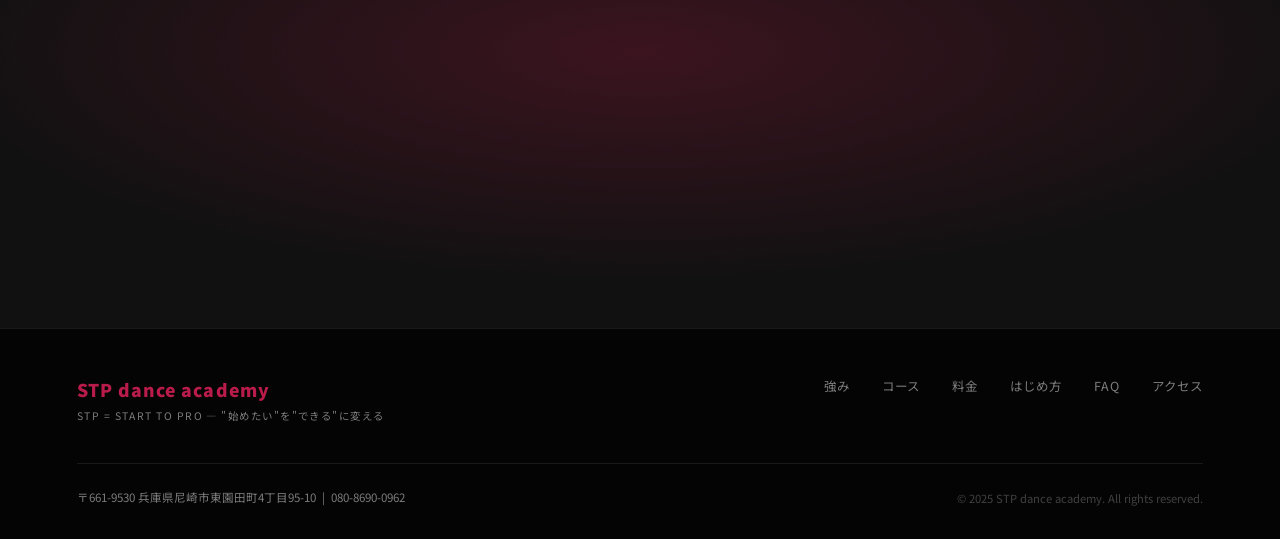
==== commit 66c25e39: "GALLERYにスタジオ写真5枚追加、グリッドを3行に拡張" ====
--- a/index.html
+++ b/index.html
@@ -863,13 +863,13 @@
     .gallery-grid {
       display: grid;
       grid-template-columns: repeat(3, 1fr);
-      grid-template-rows: 200px 200px;
+      grid-template-rows: 180px 180px 180px;
       gap: 8px; max-width: 960px;
     }
     @media (min-width: 640px) {
       .gallery-grid {
         grid-template-columns: repeat(4, 1fr);
-        grid-template-rows: 220px 220px;
+        grid-template-rows: 210px 210px 210px;
       }
     }
     .gc {
@@ -878,10 +878,15 @@
       transition: opacity 0.3s;
     }
     .gc:hover { opacity: 0.85; }
-    .gc-1 { background: url('images/studio-02.JPG') center 50%/cover; grid-column: span 2; }
-    .gc-2 { background: url('images/studio-floor.png') center/cover; }
-    .gc-3 { background: url('images/studio-stp.jpeg') center/cover; }
-    .gc-4 { background: url('images/studio-01.jpeg') center/cover; grid-column: span 2; }
+    .gc-1 { background: url('images/studio-g1.jpeg') center/cover; grid-column: span 2; }
+    .gc-2 { background: url('images/studio-g2.jpeg') center/cover; }
+    .gc-3 { background: url('images/studio-g3.jpeg') center/cover; }
+    .gc-4 { background: url('images/studio-g4.jpeg') center/cover; grid-column: span 2; }
+    .gc-5 { background: url('images/studio-g5.jpeg') center/cover; }
+    .gc-6 { background: url('images/studio-02.JPG') center 50%/cover; }
+    .gc-7 { background: url('images/studio-floor.png') center/cover; }
+    .gc-8 { background: url('images/studio-stp.jpeg') center/cover; }
+    .gc-9 { background: url('images/studio-01.jpeg') center/cover; grid-column: span 2; }
 
     /* ====== ACCESS ====== */
     .access { background: var(--bg); }
@@ -1394,6 +1399,11 @@
       <div class="gc gc-2"></div>
       <div class="gc gc-3"></div>
       <div class="gc gc-4"></div>
+      <div class="gc gc-5"></div>
+      <div class="gc gc-6"></div>
+      <div class="gc gc-7"></div>
+      <div class="gc gc-8"></div>
+      <div class="gc gc-9"></div>
     </div>
   </section>
 
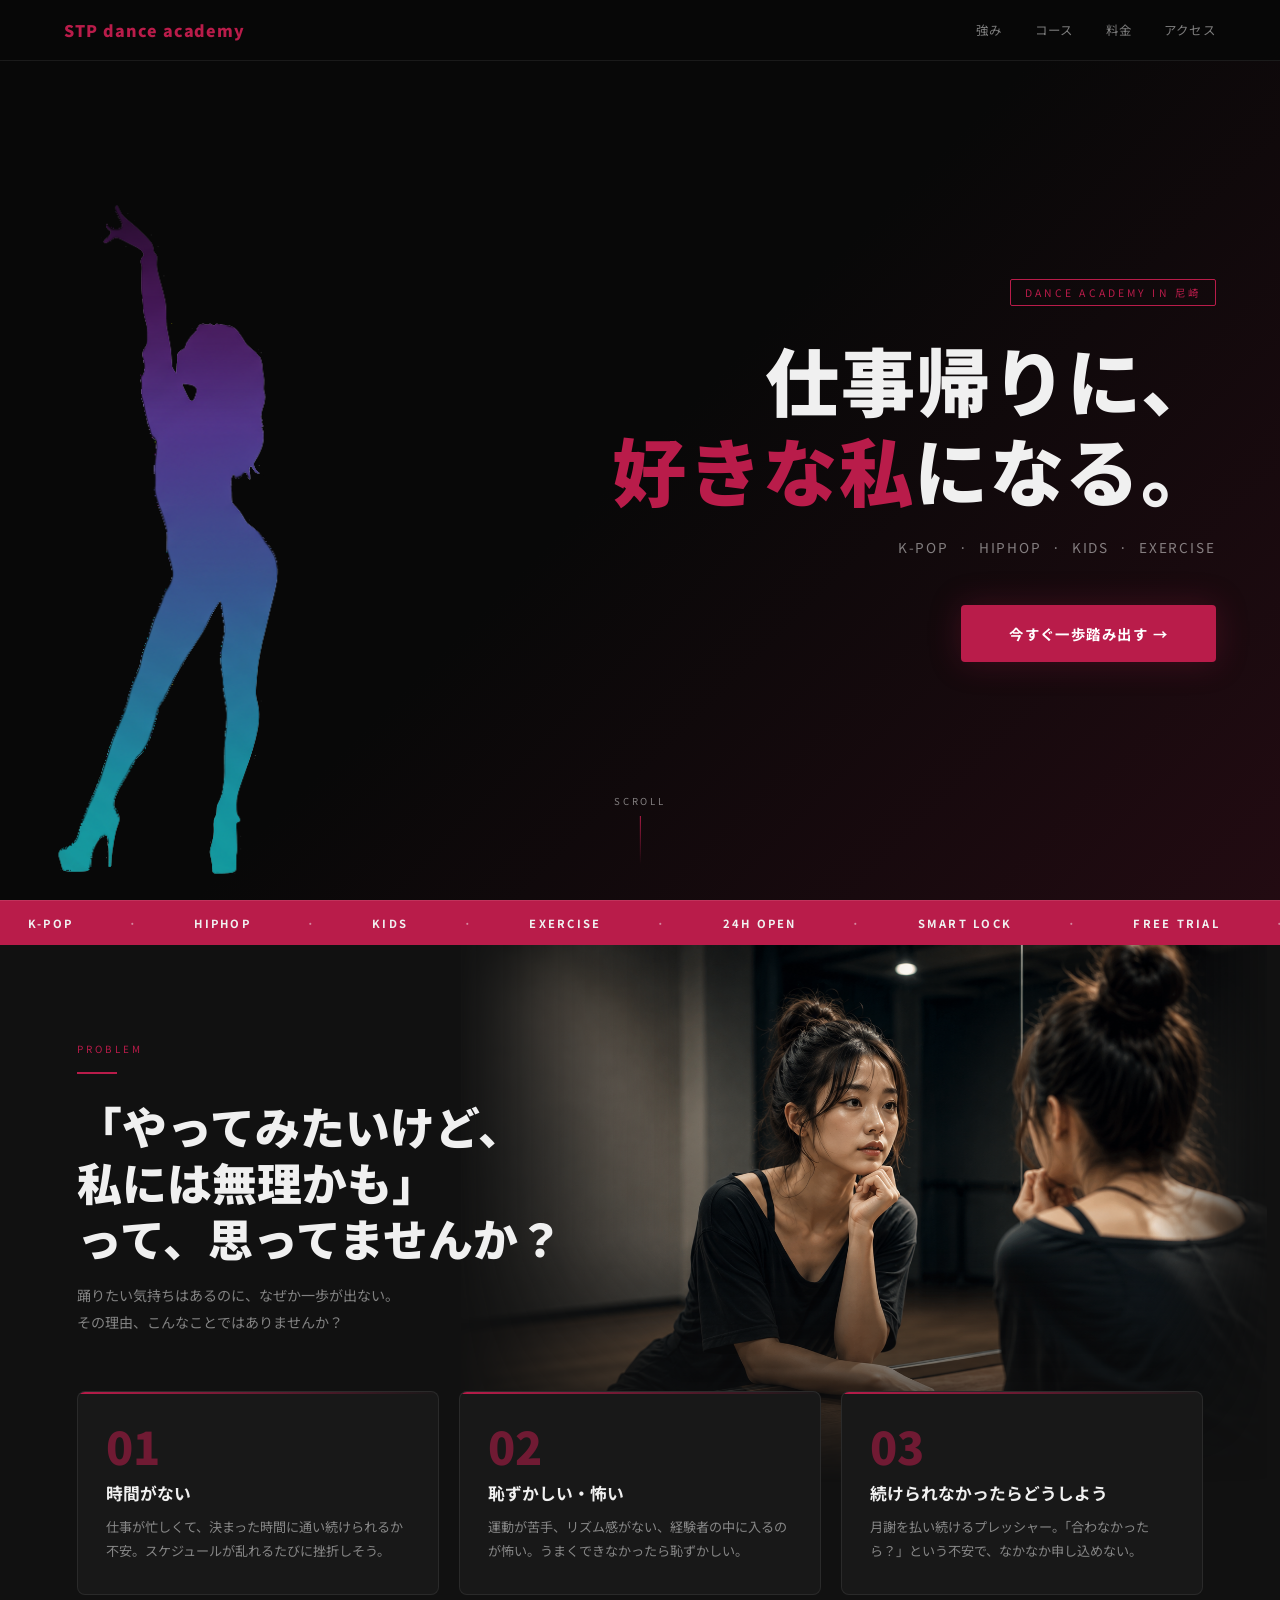
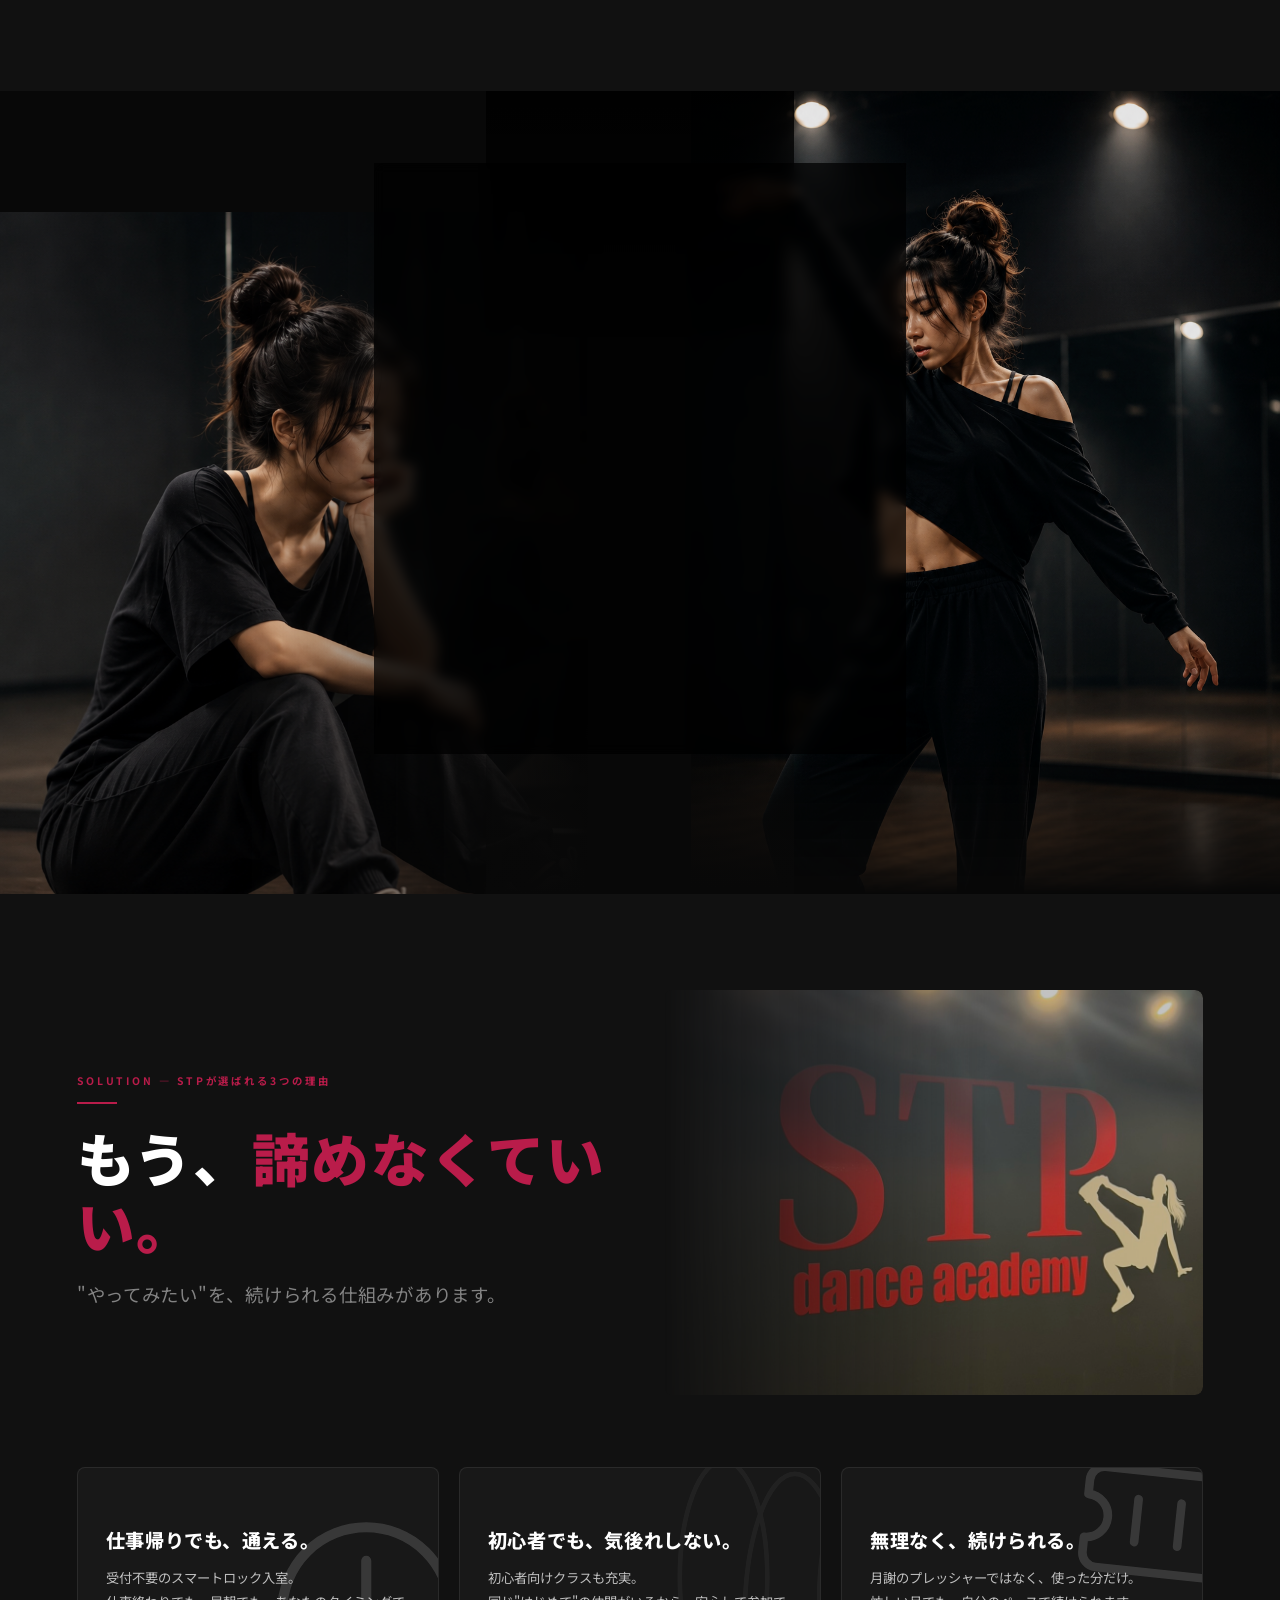
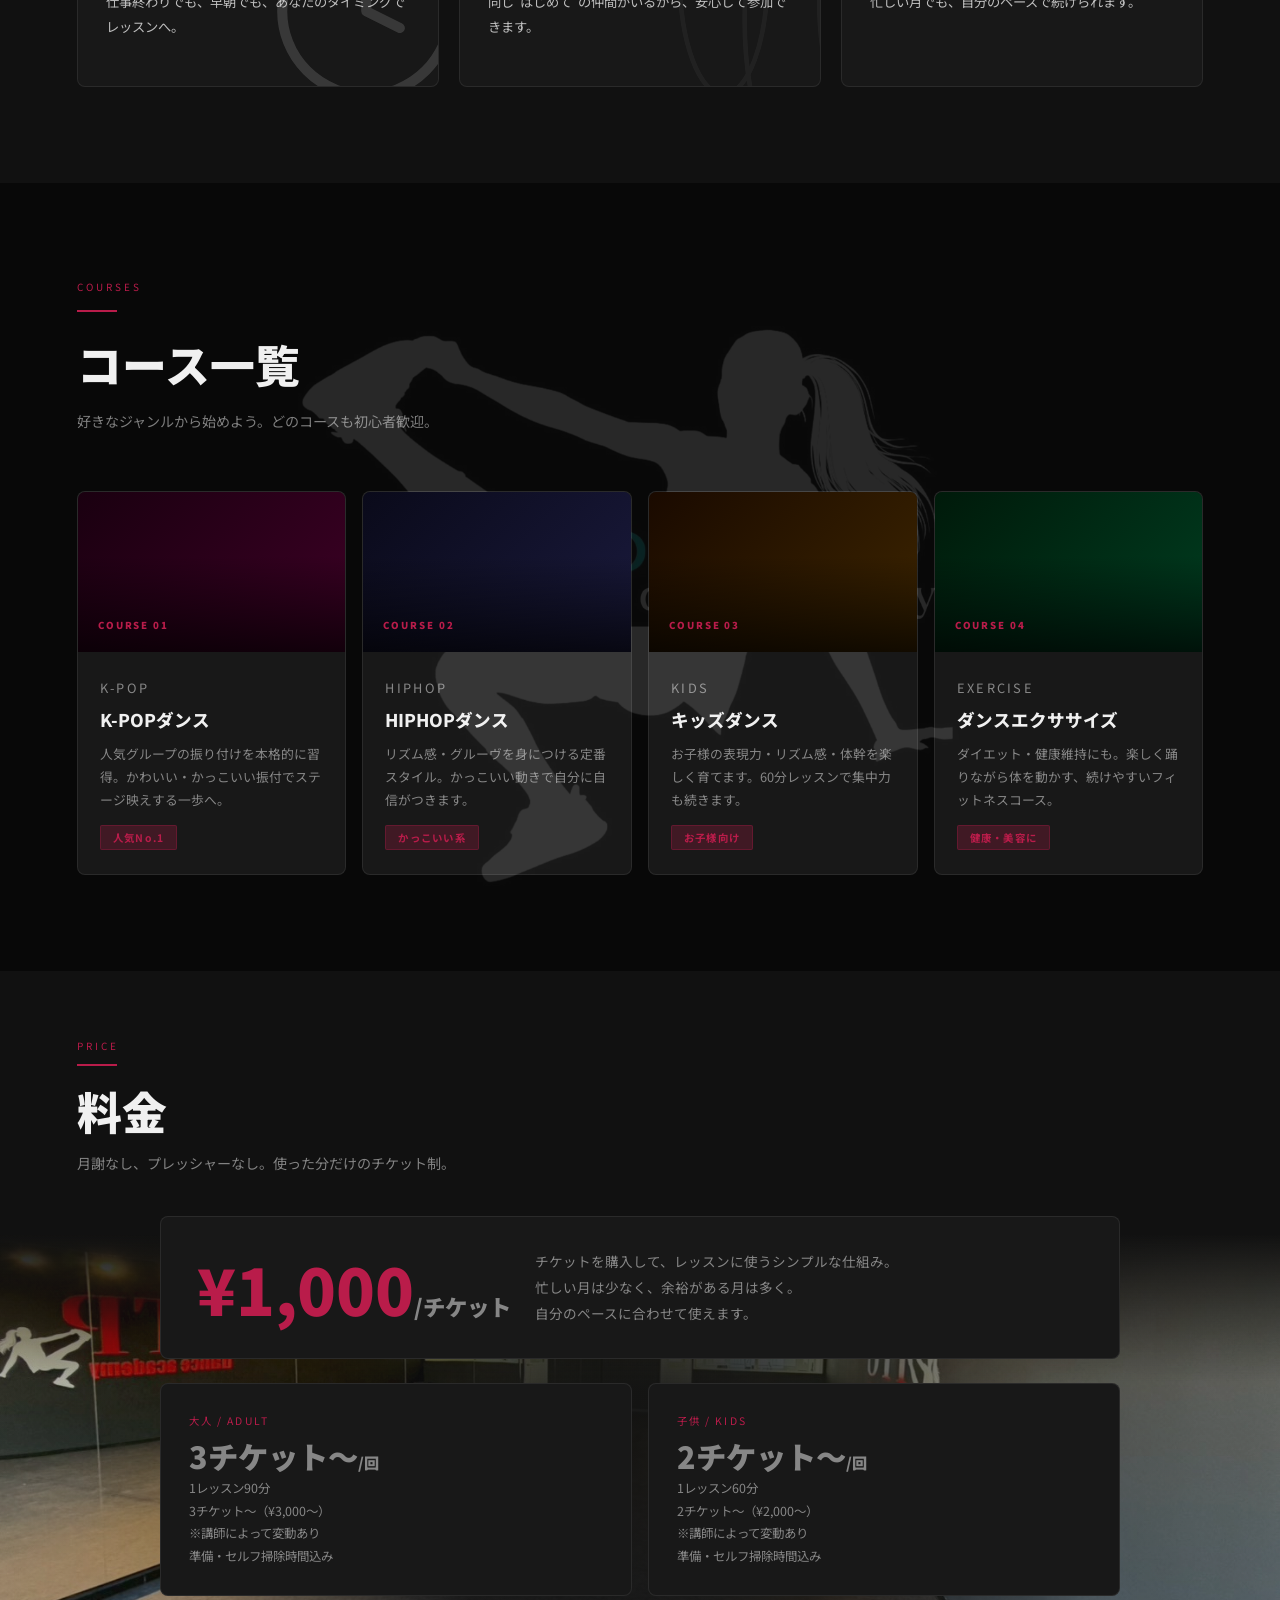
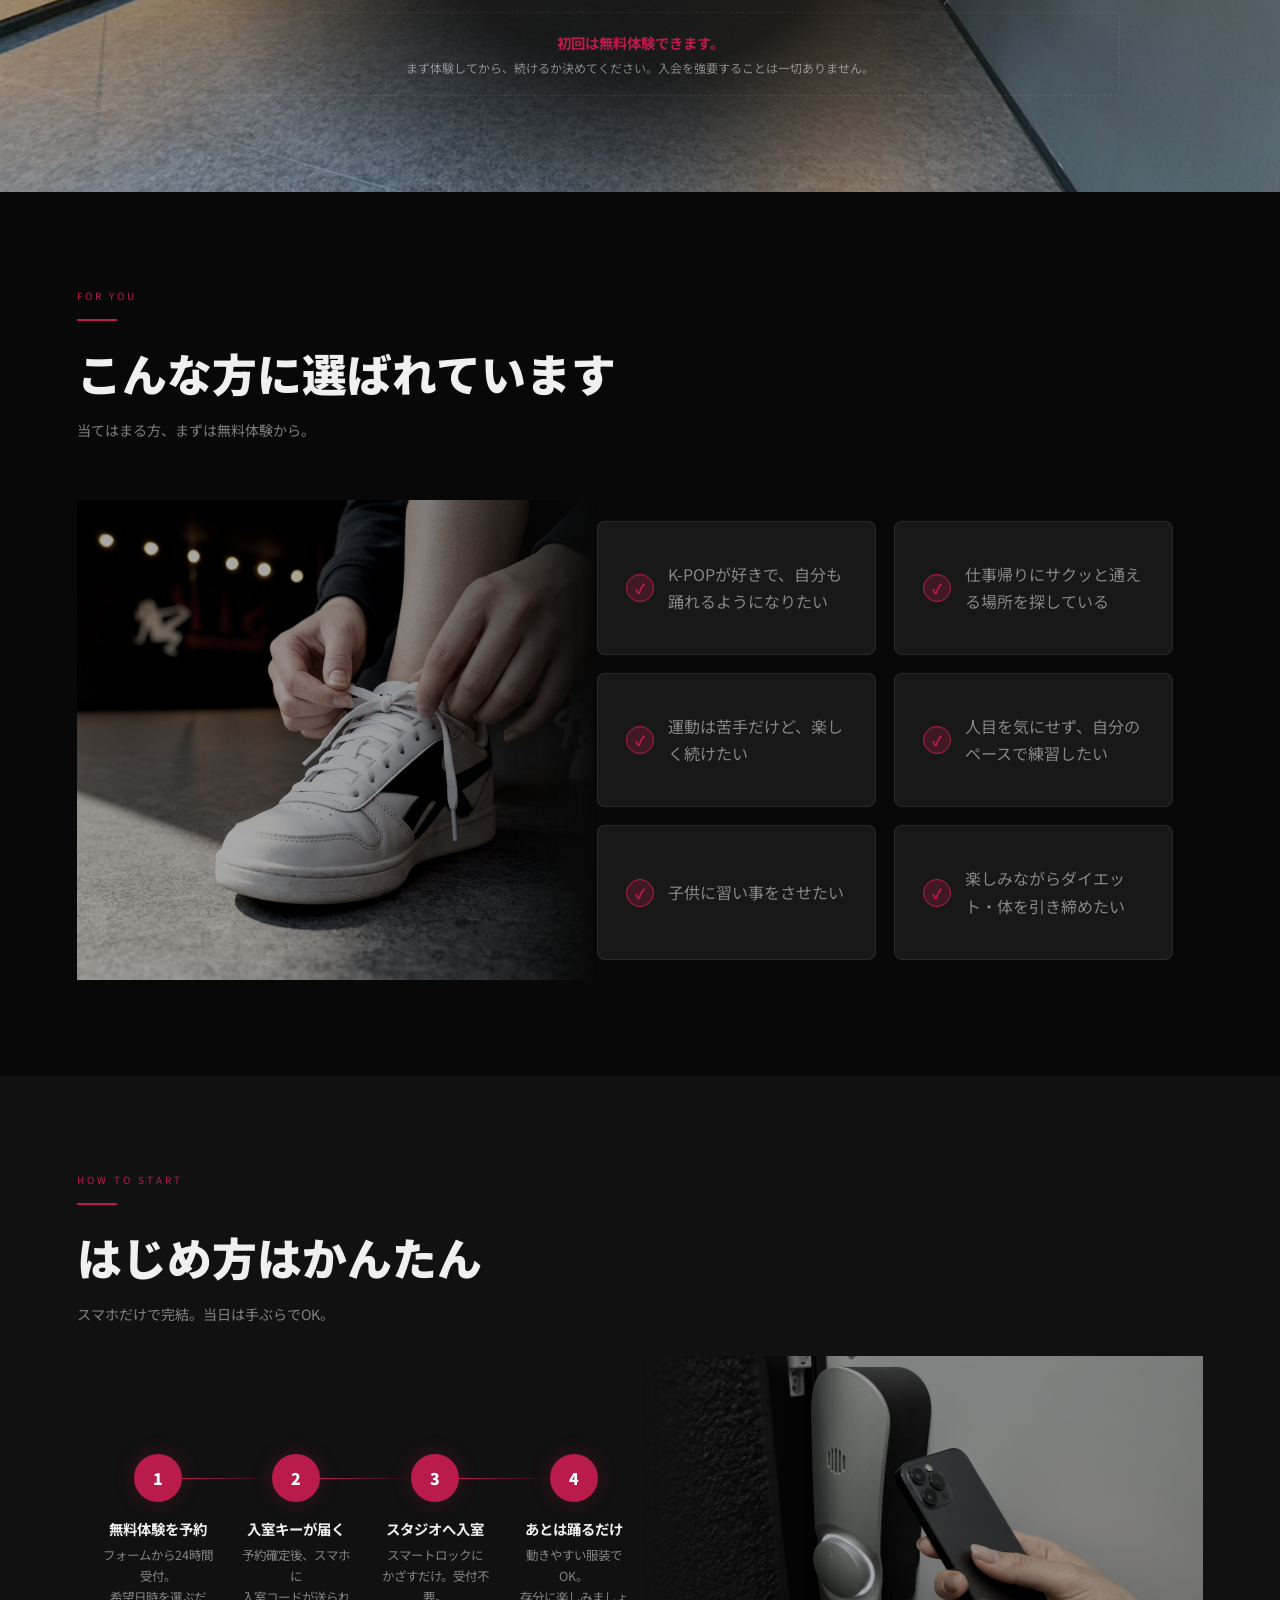
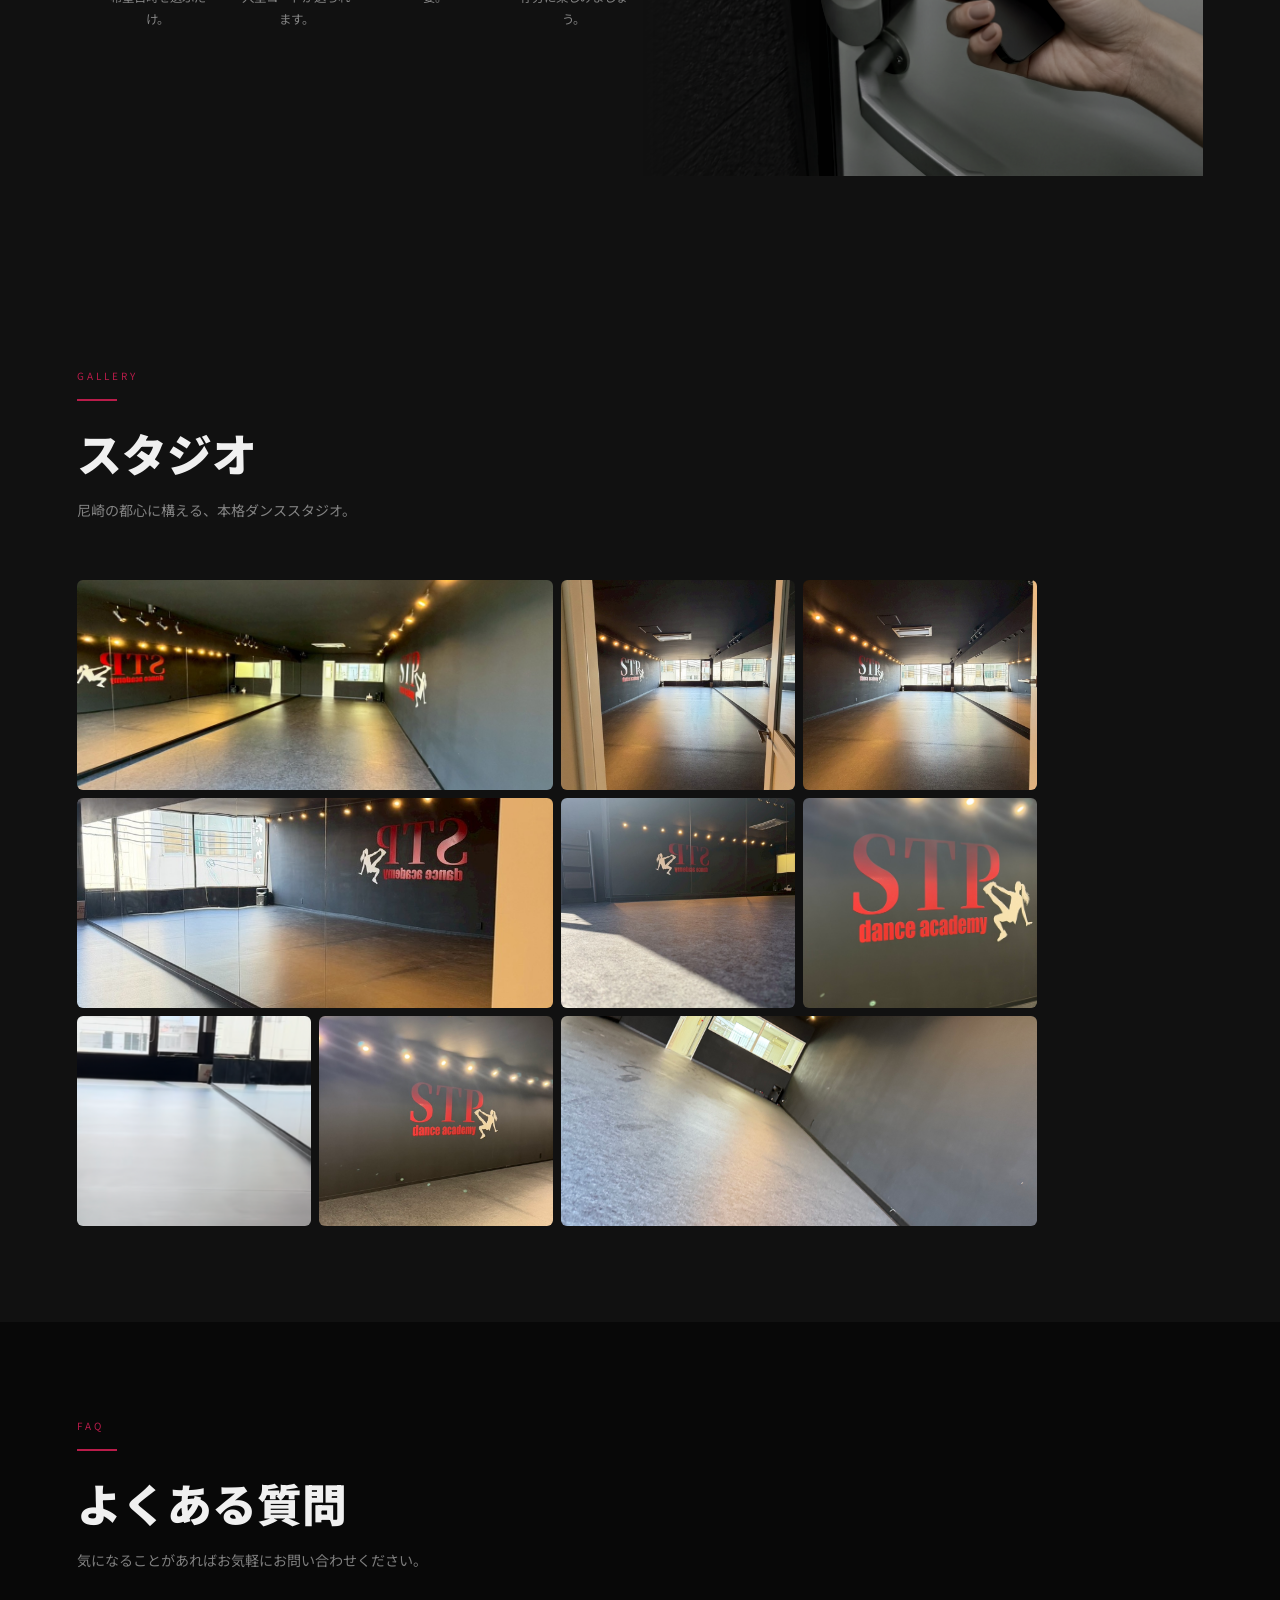
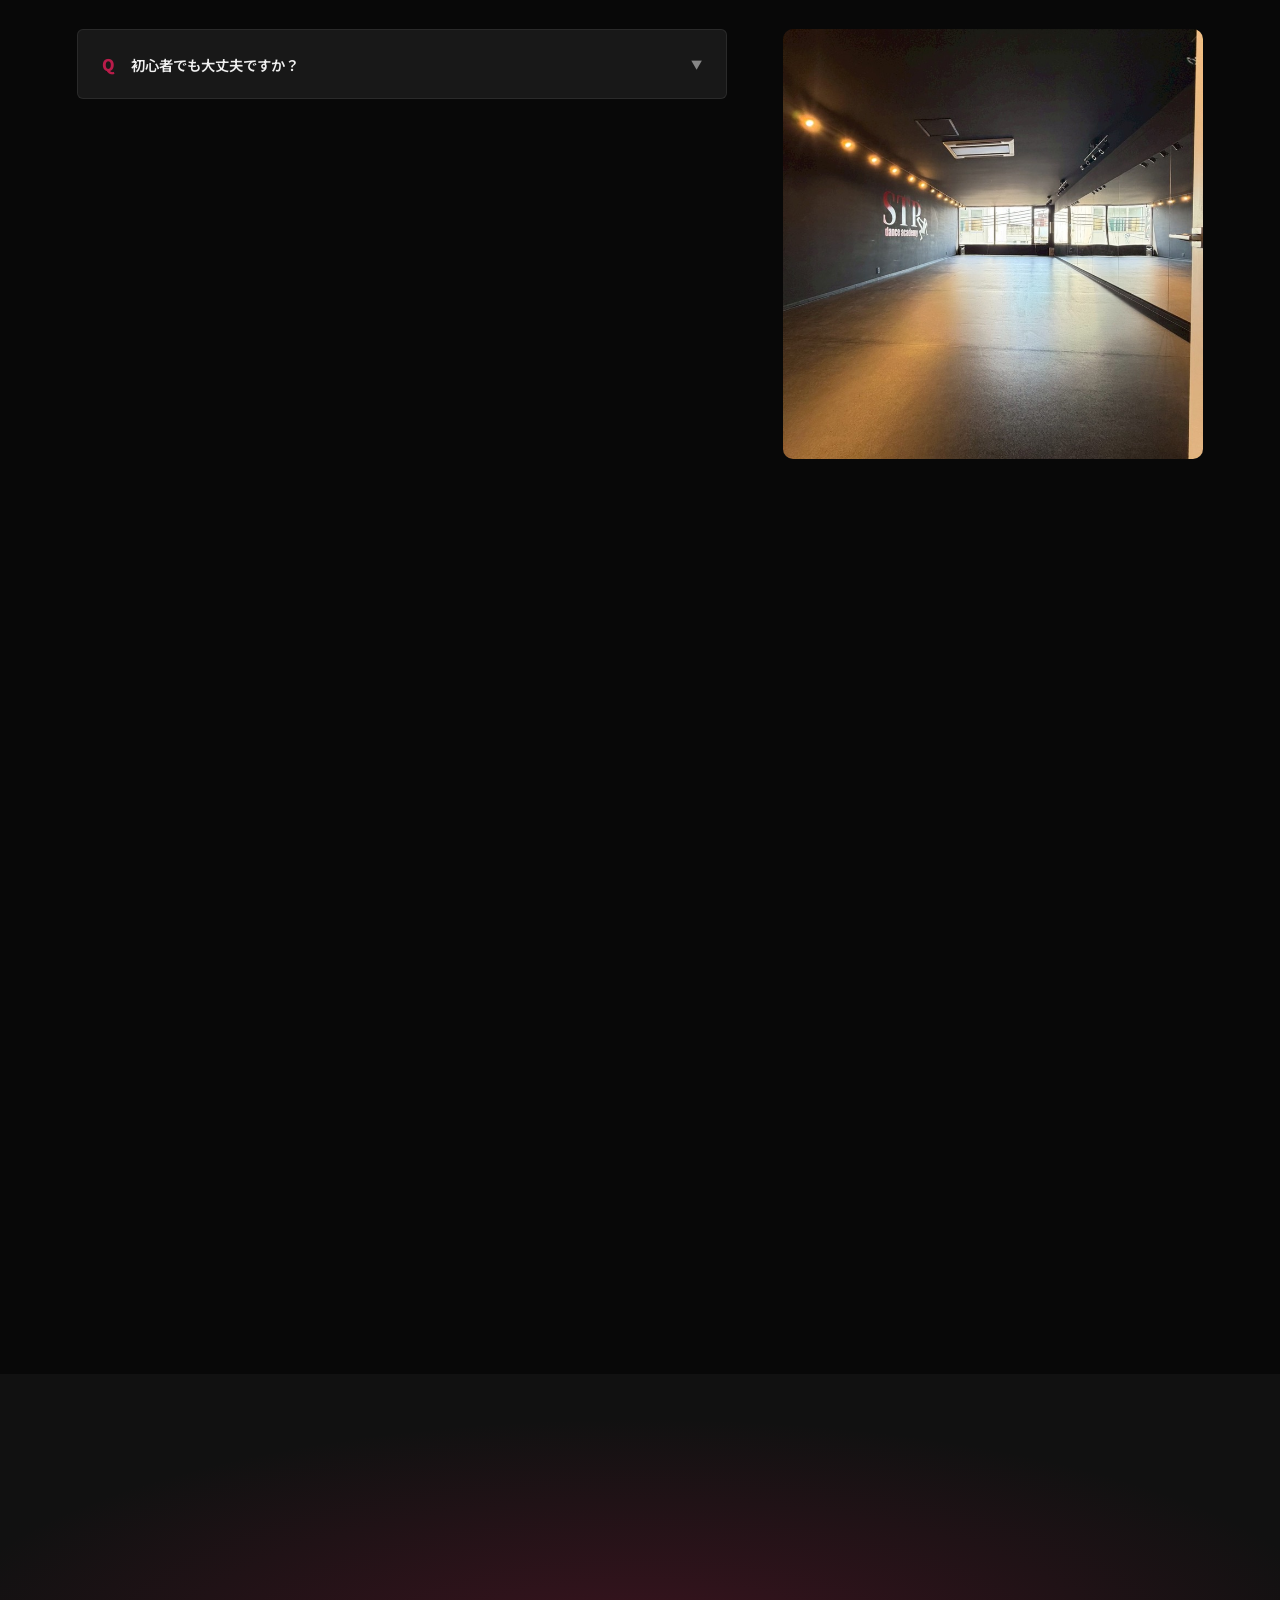
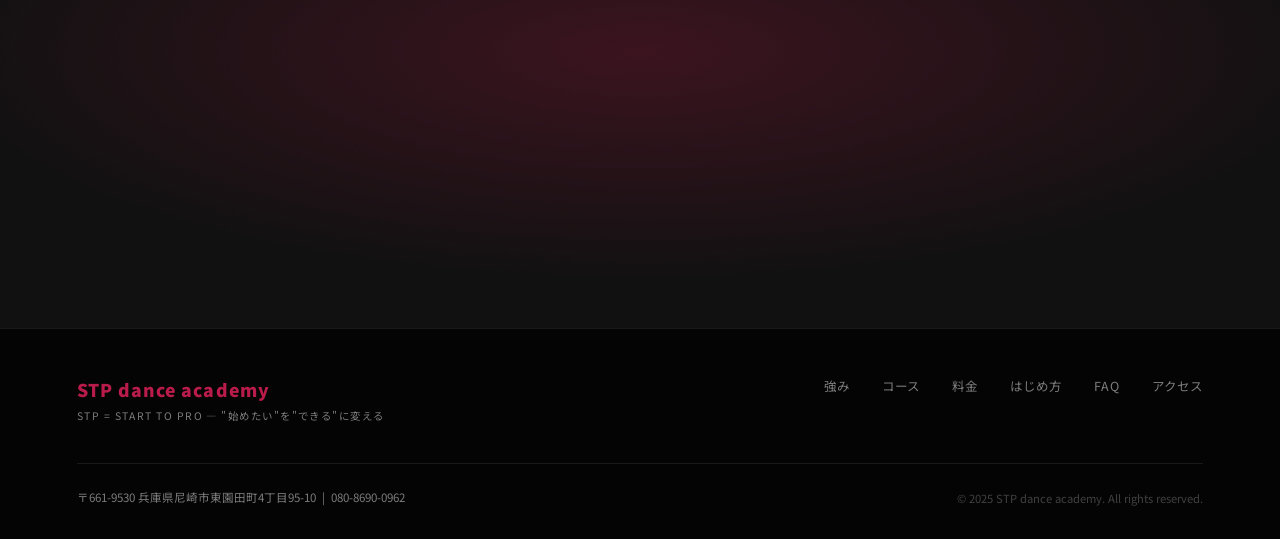
==== commit 48b9fa4e: "GALLERYグリッドをgrid-auto-rowsに変更（行数超過時も高さ維持）" ====
--- a/index.html
+++ b/index.html
@@ -863,13 +863,13 @@
     .gallery-grid {
       display: grid;
       grid-template-columns: repeat(3, 1fr);
-      grid-template-rows: 180px 180px 180px;
+      grid-auto-rows: 180px;
       gap: 8px; max-width: 960px;
     }
     @media (min-width: 640px) {
       .gallery-grid {
         grid-template-columns: repeat(4, 1fr);
-        grid-template-rows: 210px 210px 210px;
+        grid-auto-rows: 210px;
       }
     }
     .gc {
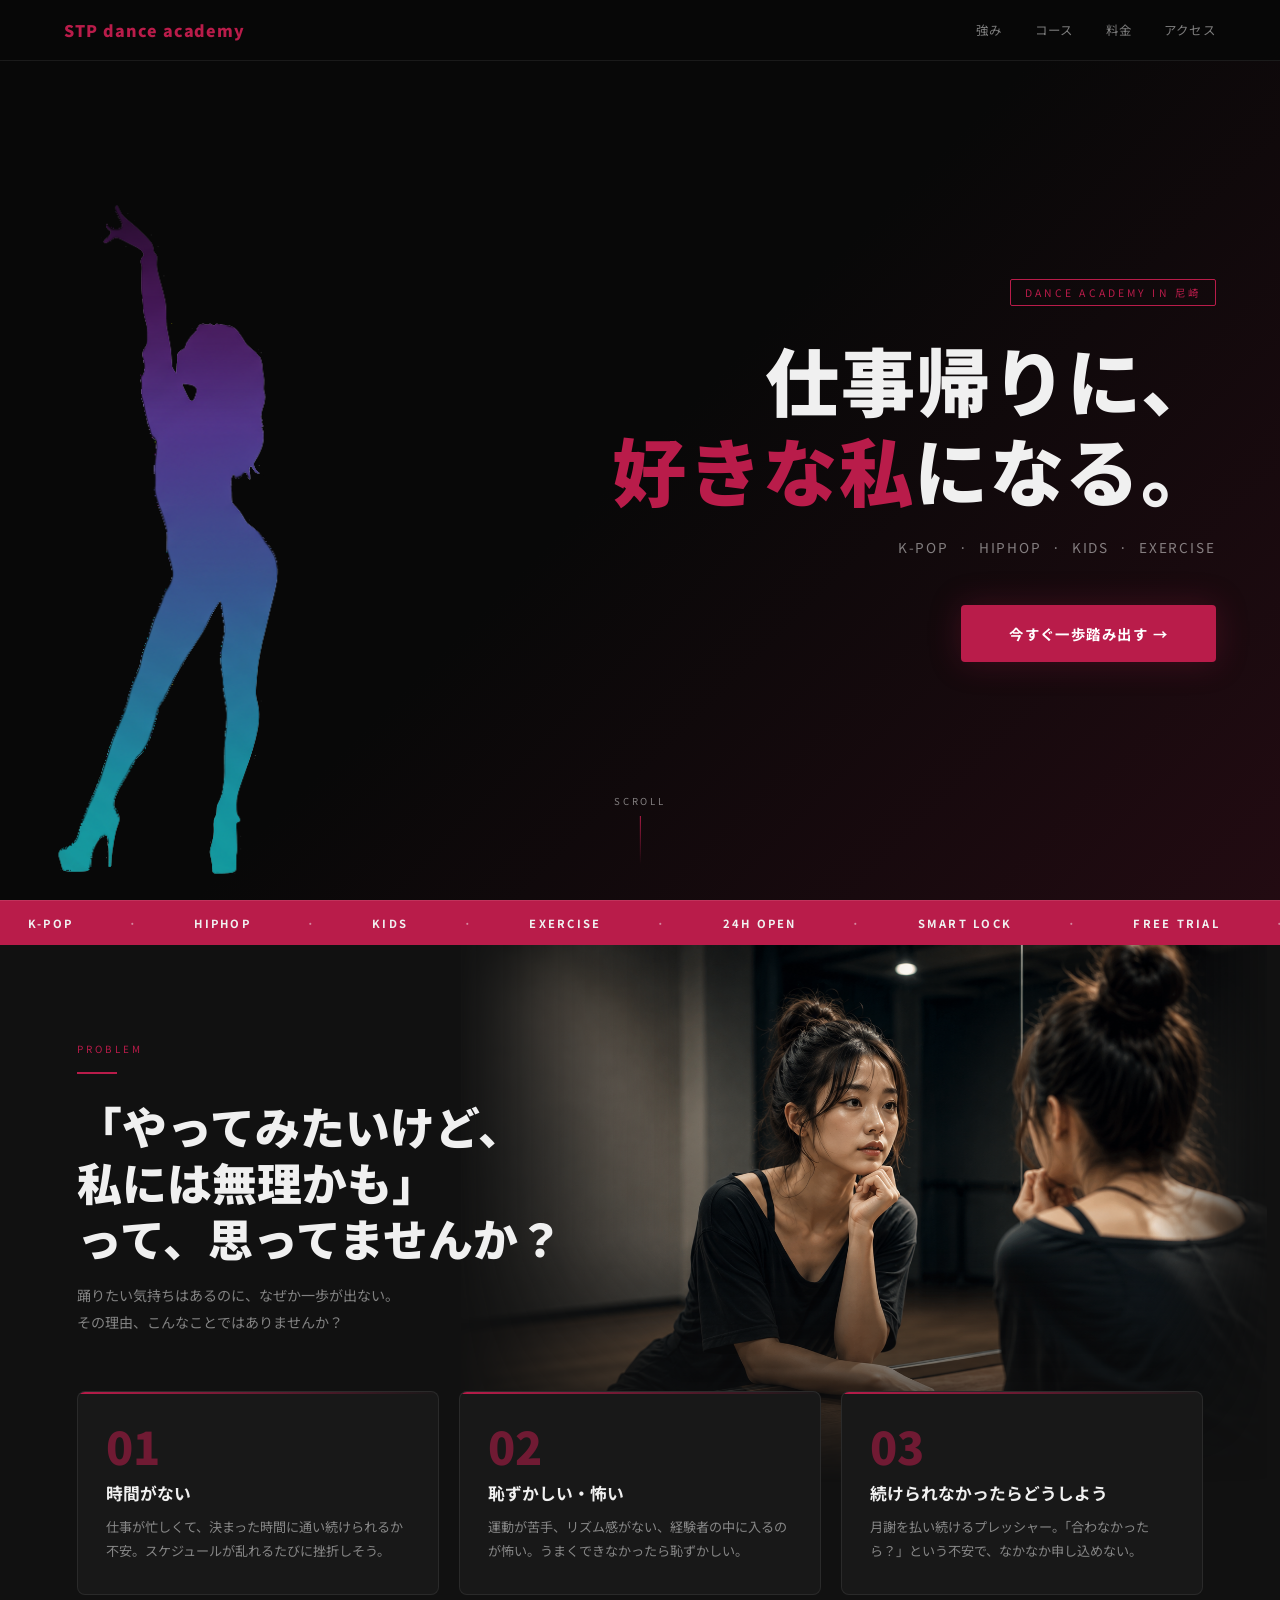
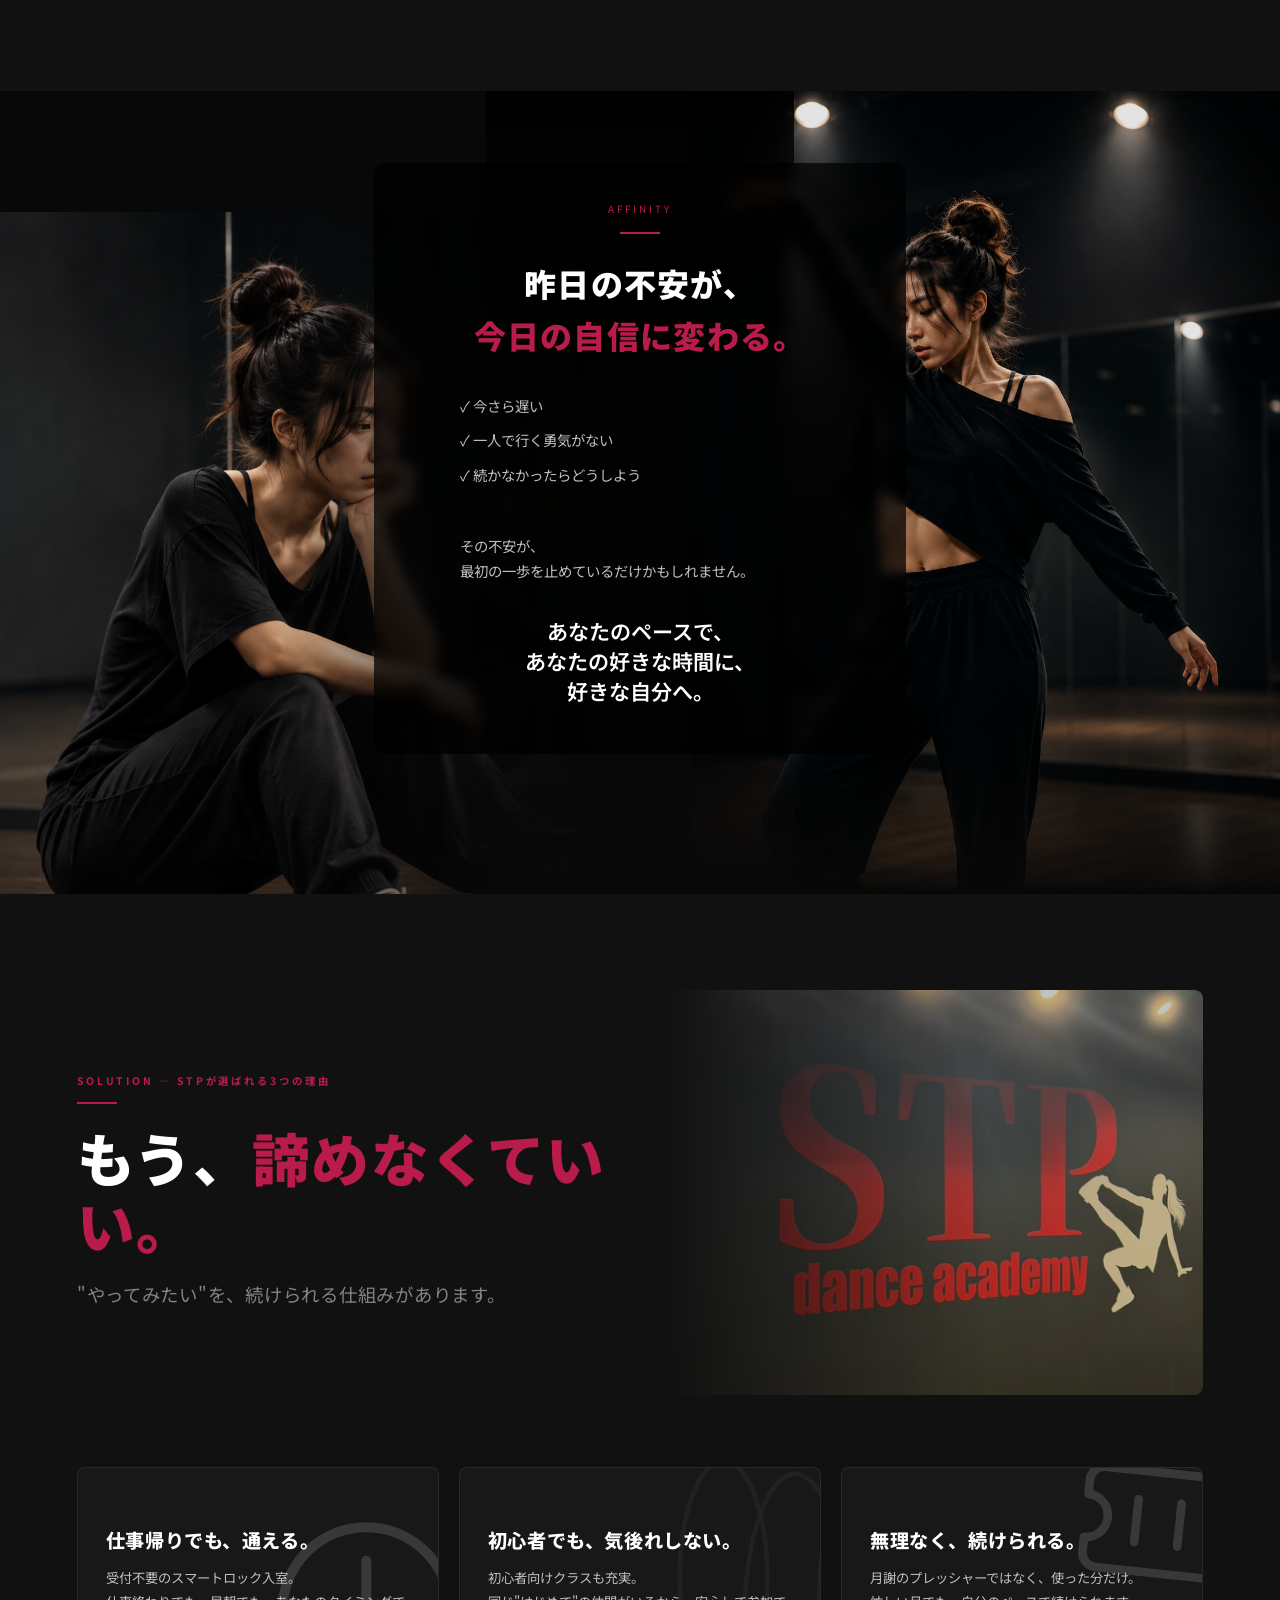
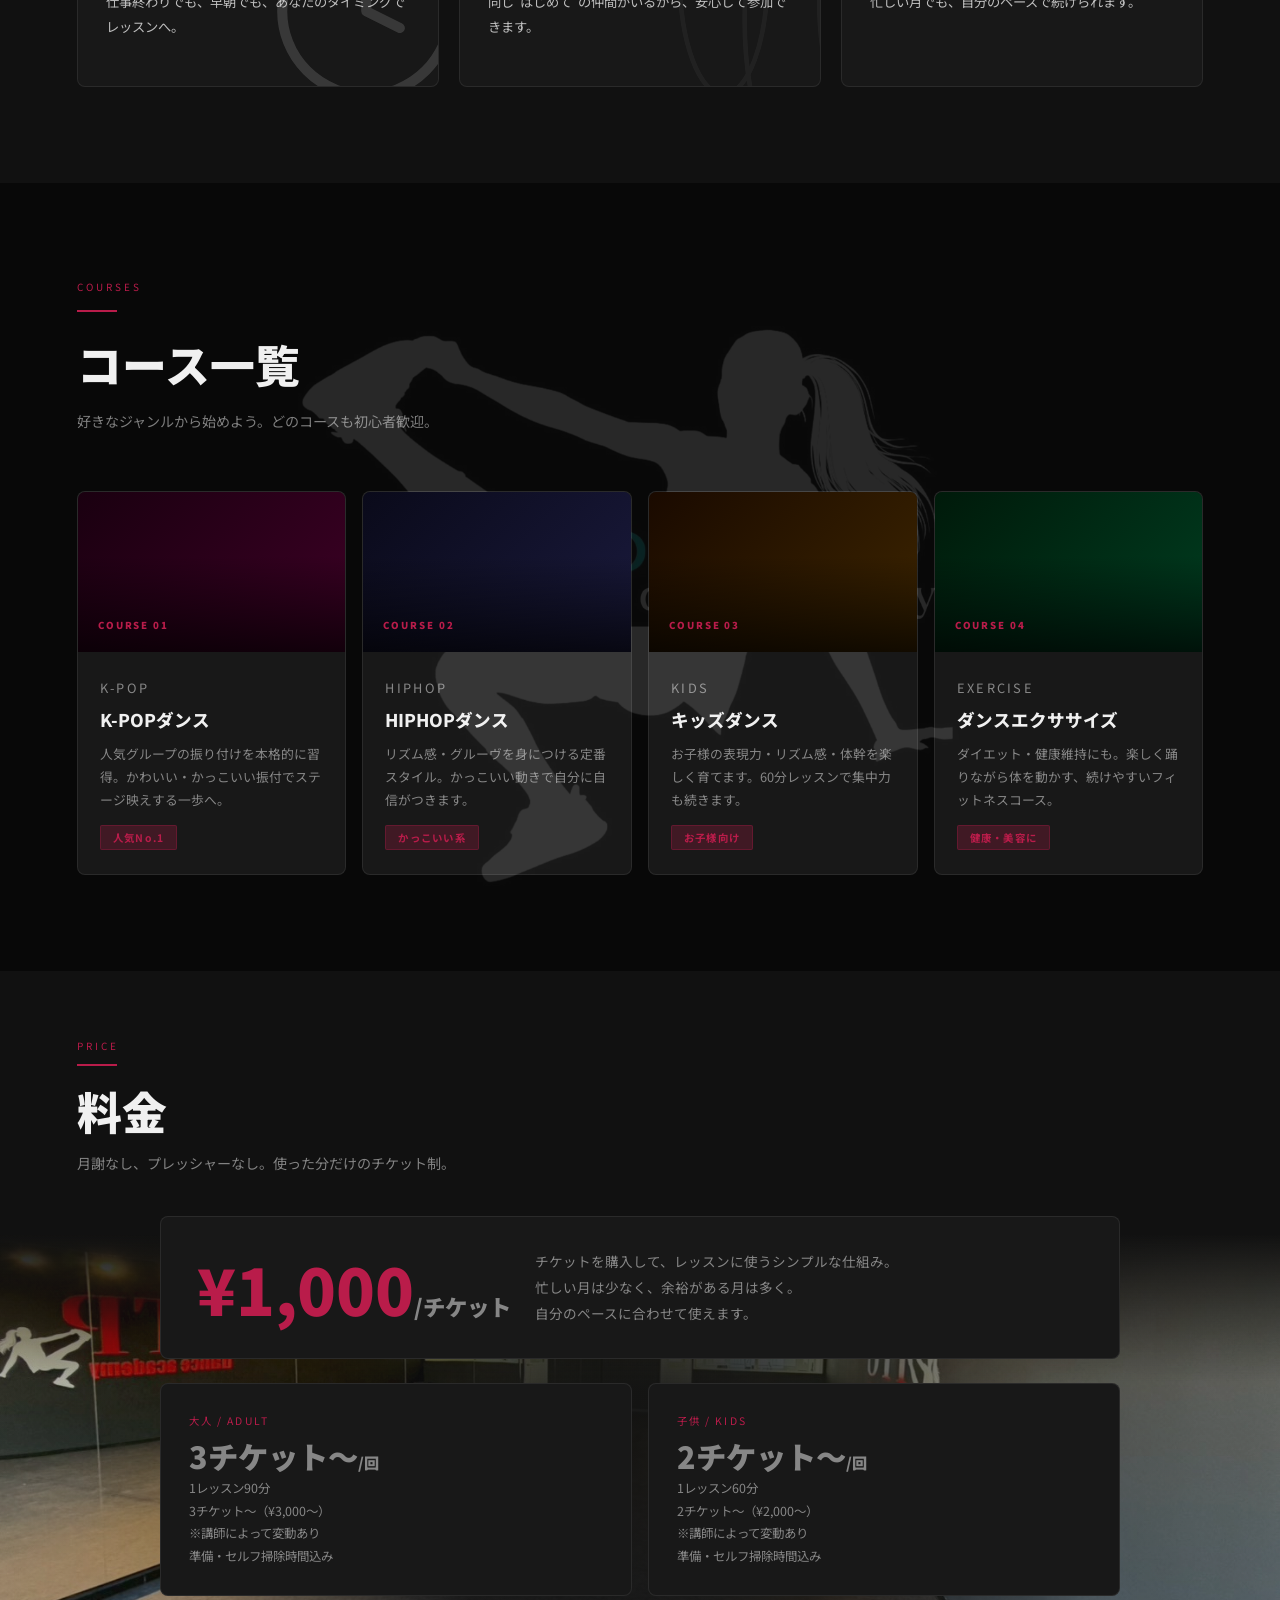
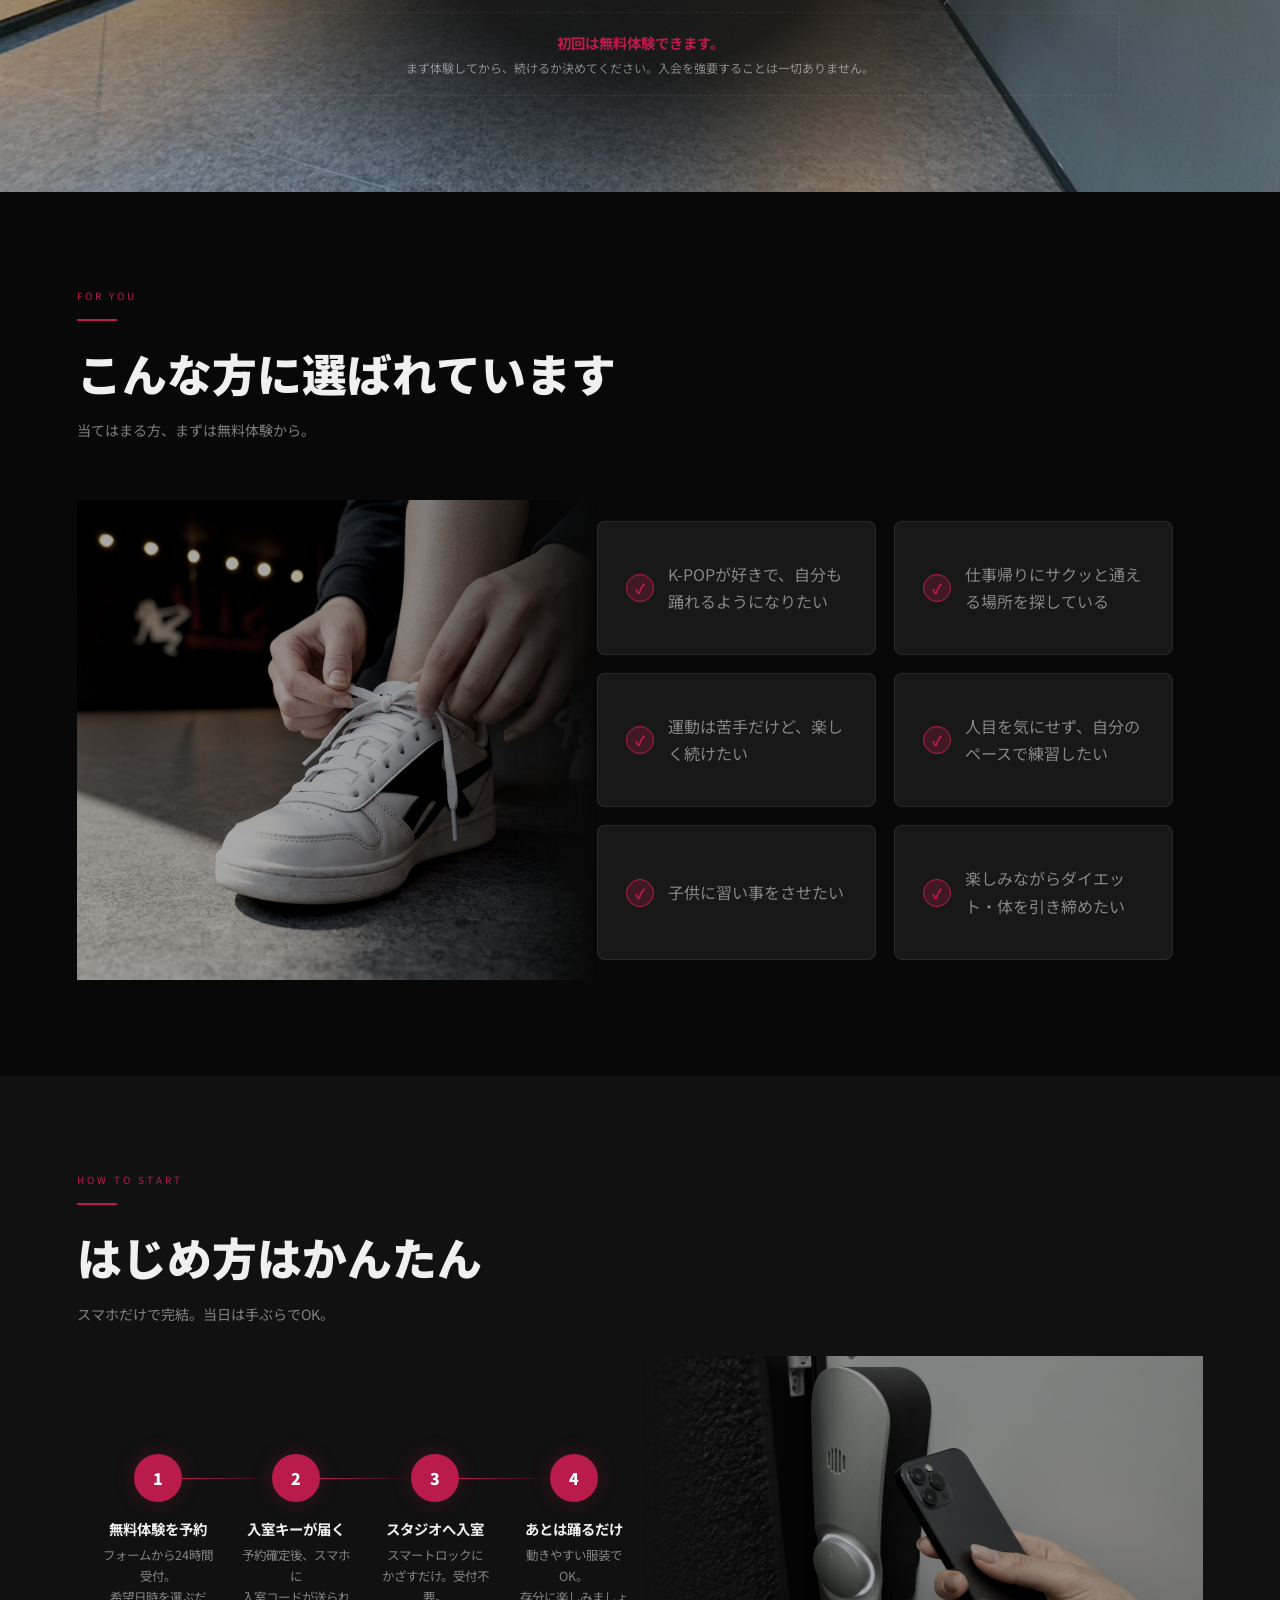
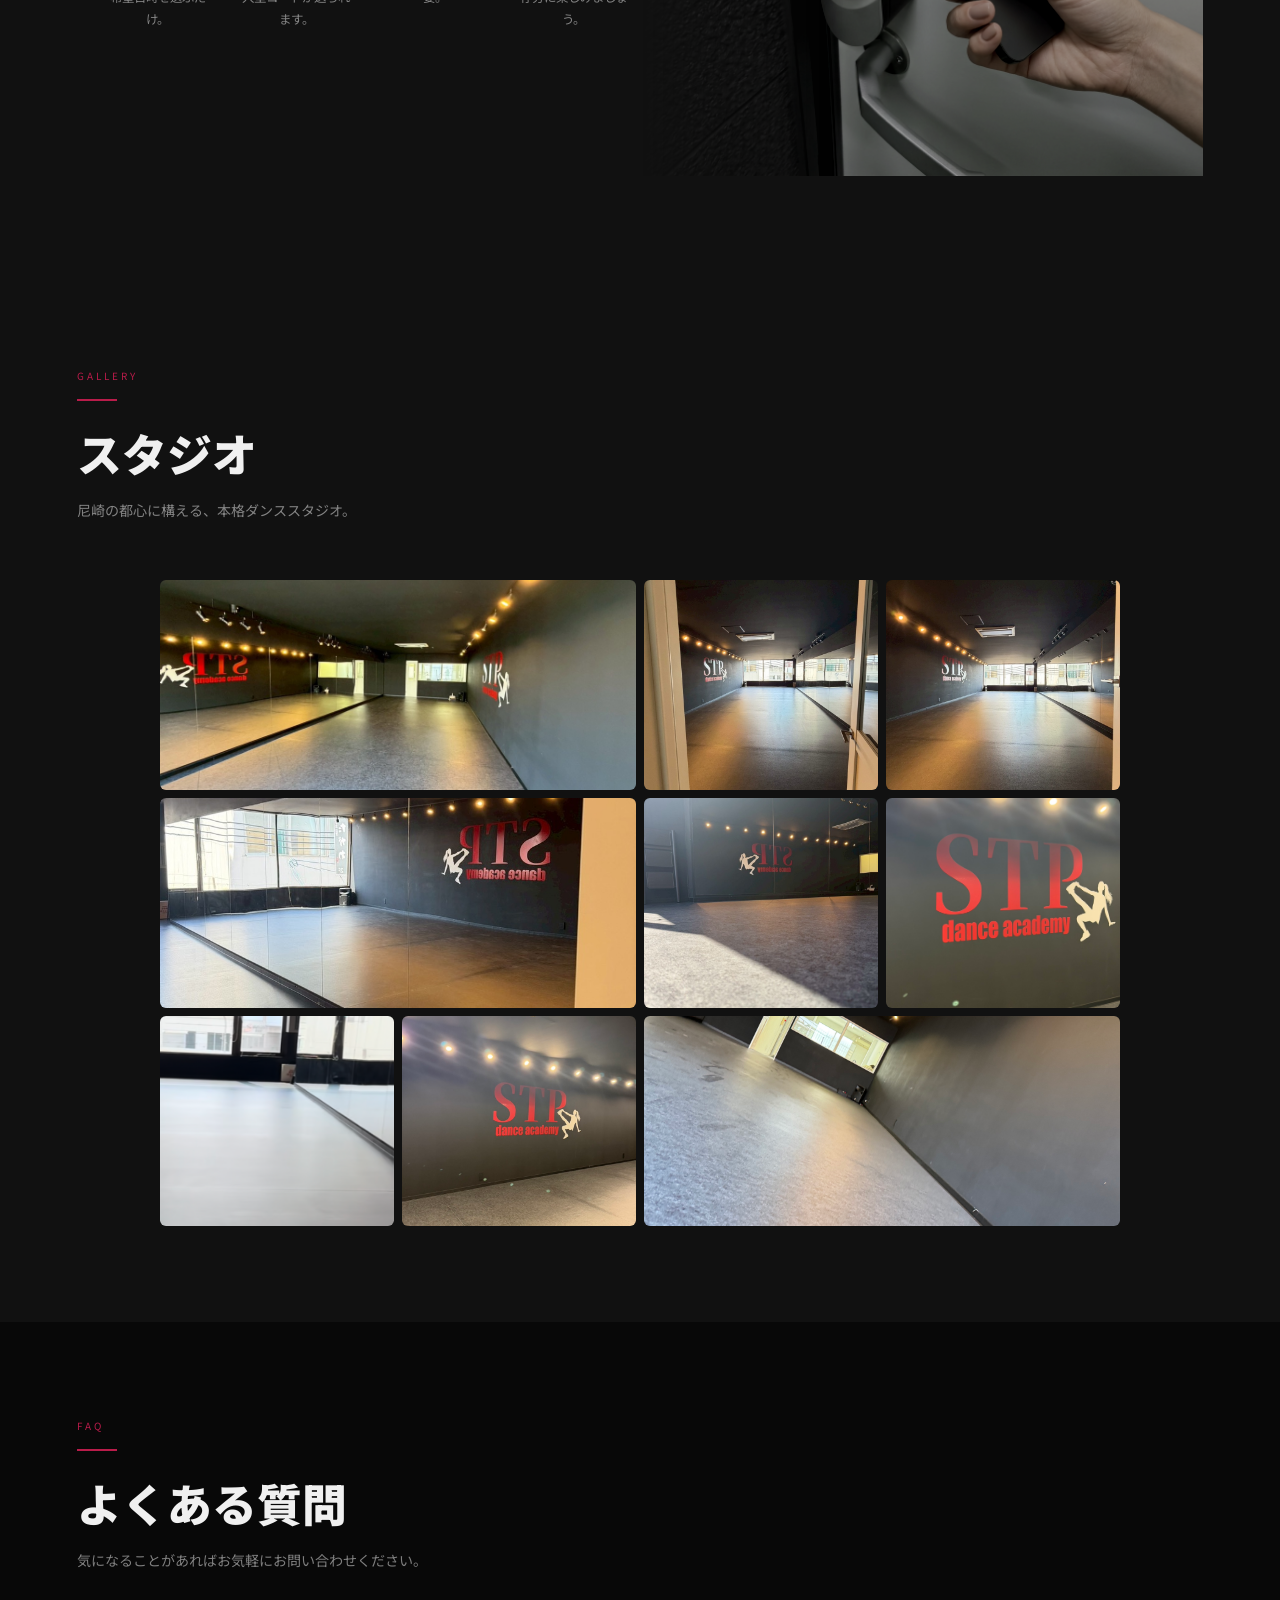
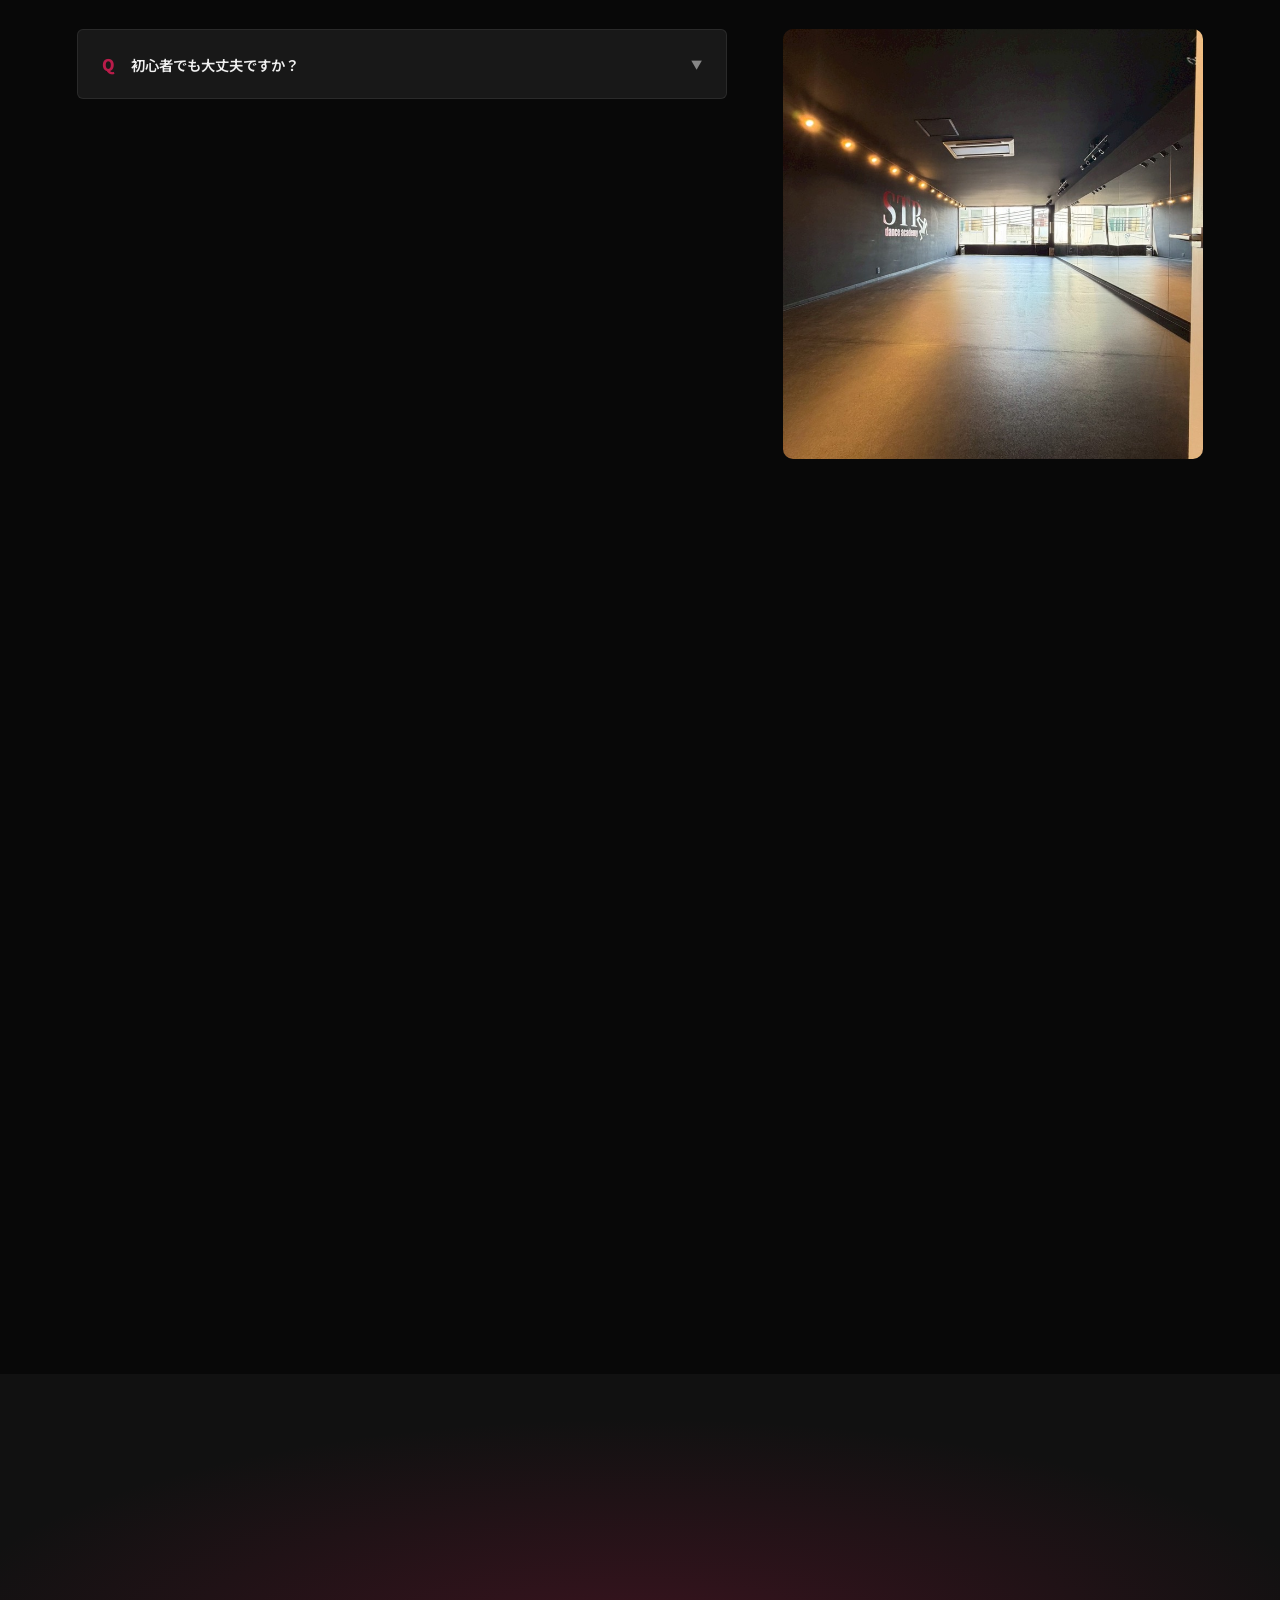
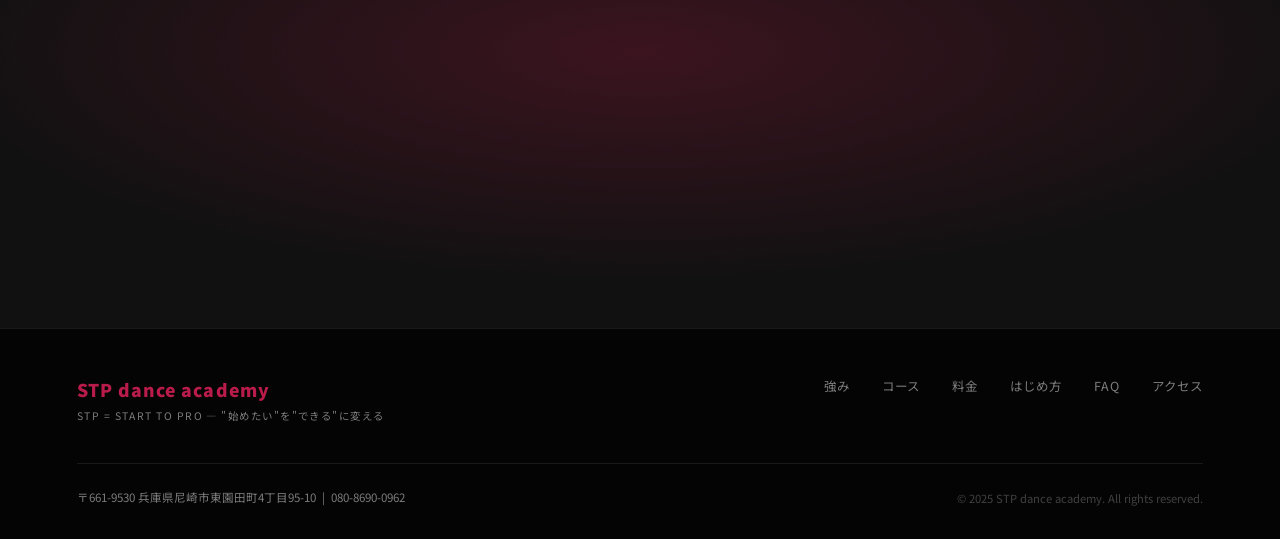
==== commit 6176d5c2: "GALLERYグリッドをセンタリング" ====
--- a/index.html
+++ b/index.html
@@ -865,6 +865,8 @@
       grid-template-columns: repeat(3, 1fr);
       grid-auto-rows: 180px;
       gap: 8px; max-width: 960px;
+      margin-left: auto; margin-right: auto;
+      width: 100%;
     }
     @media (min-width: 640px) {
       .gallery-grid {
